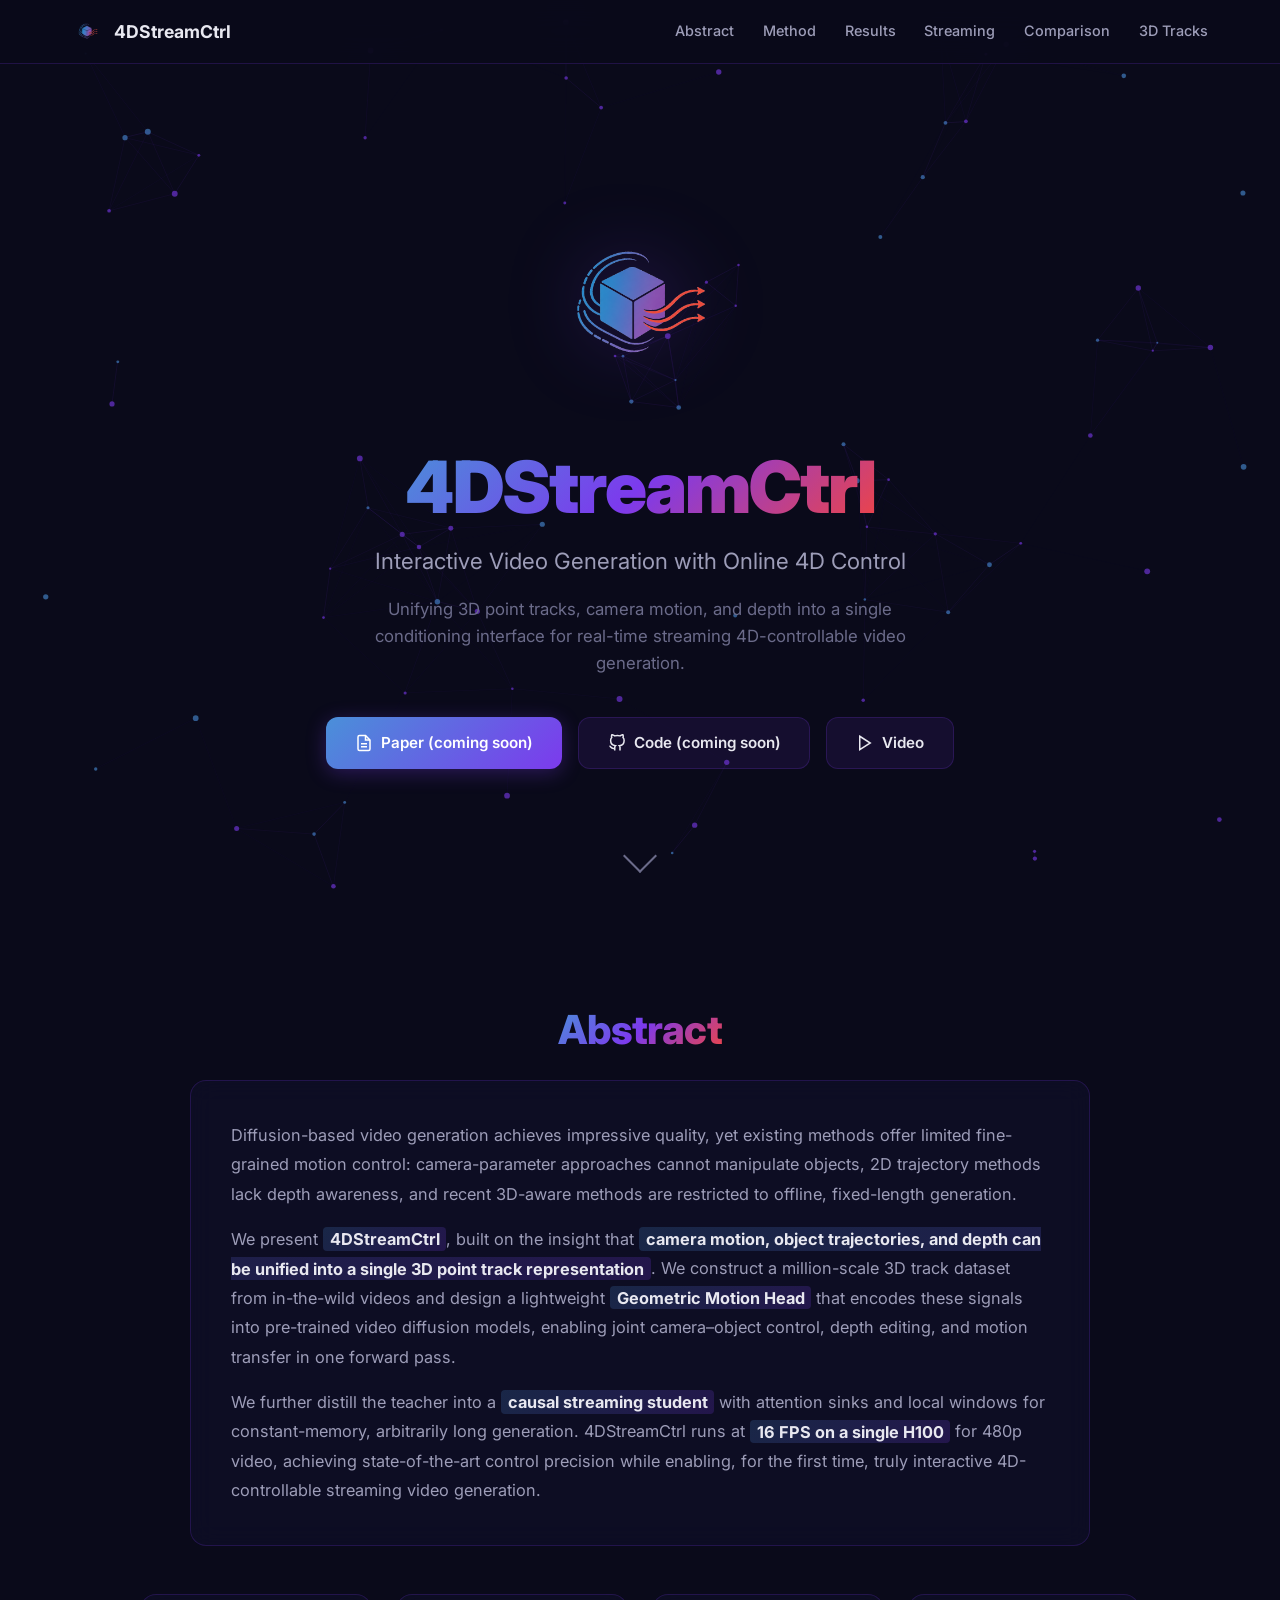
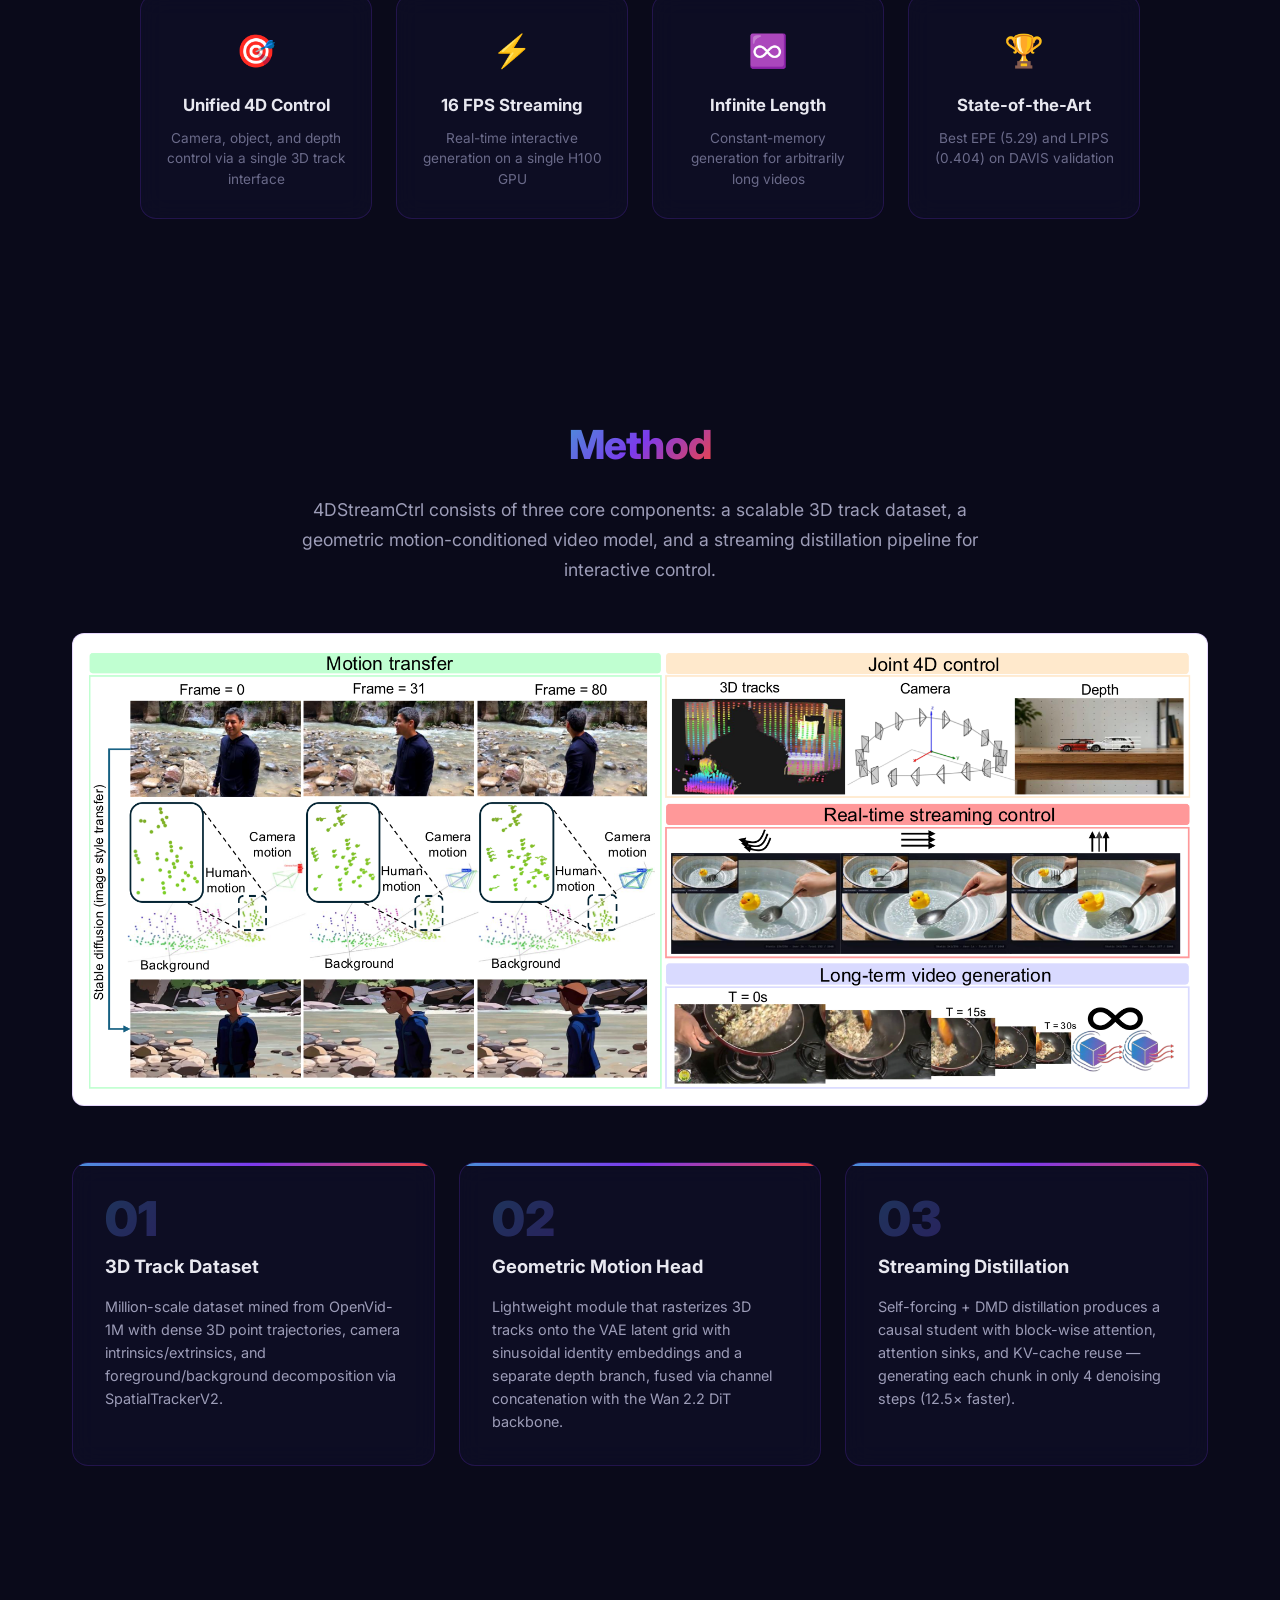
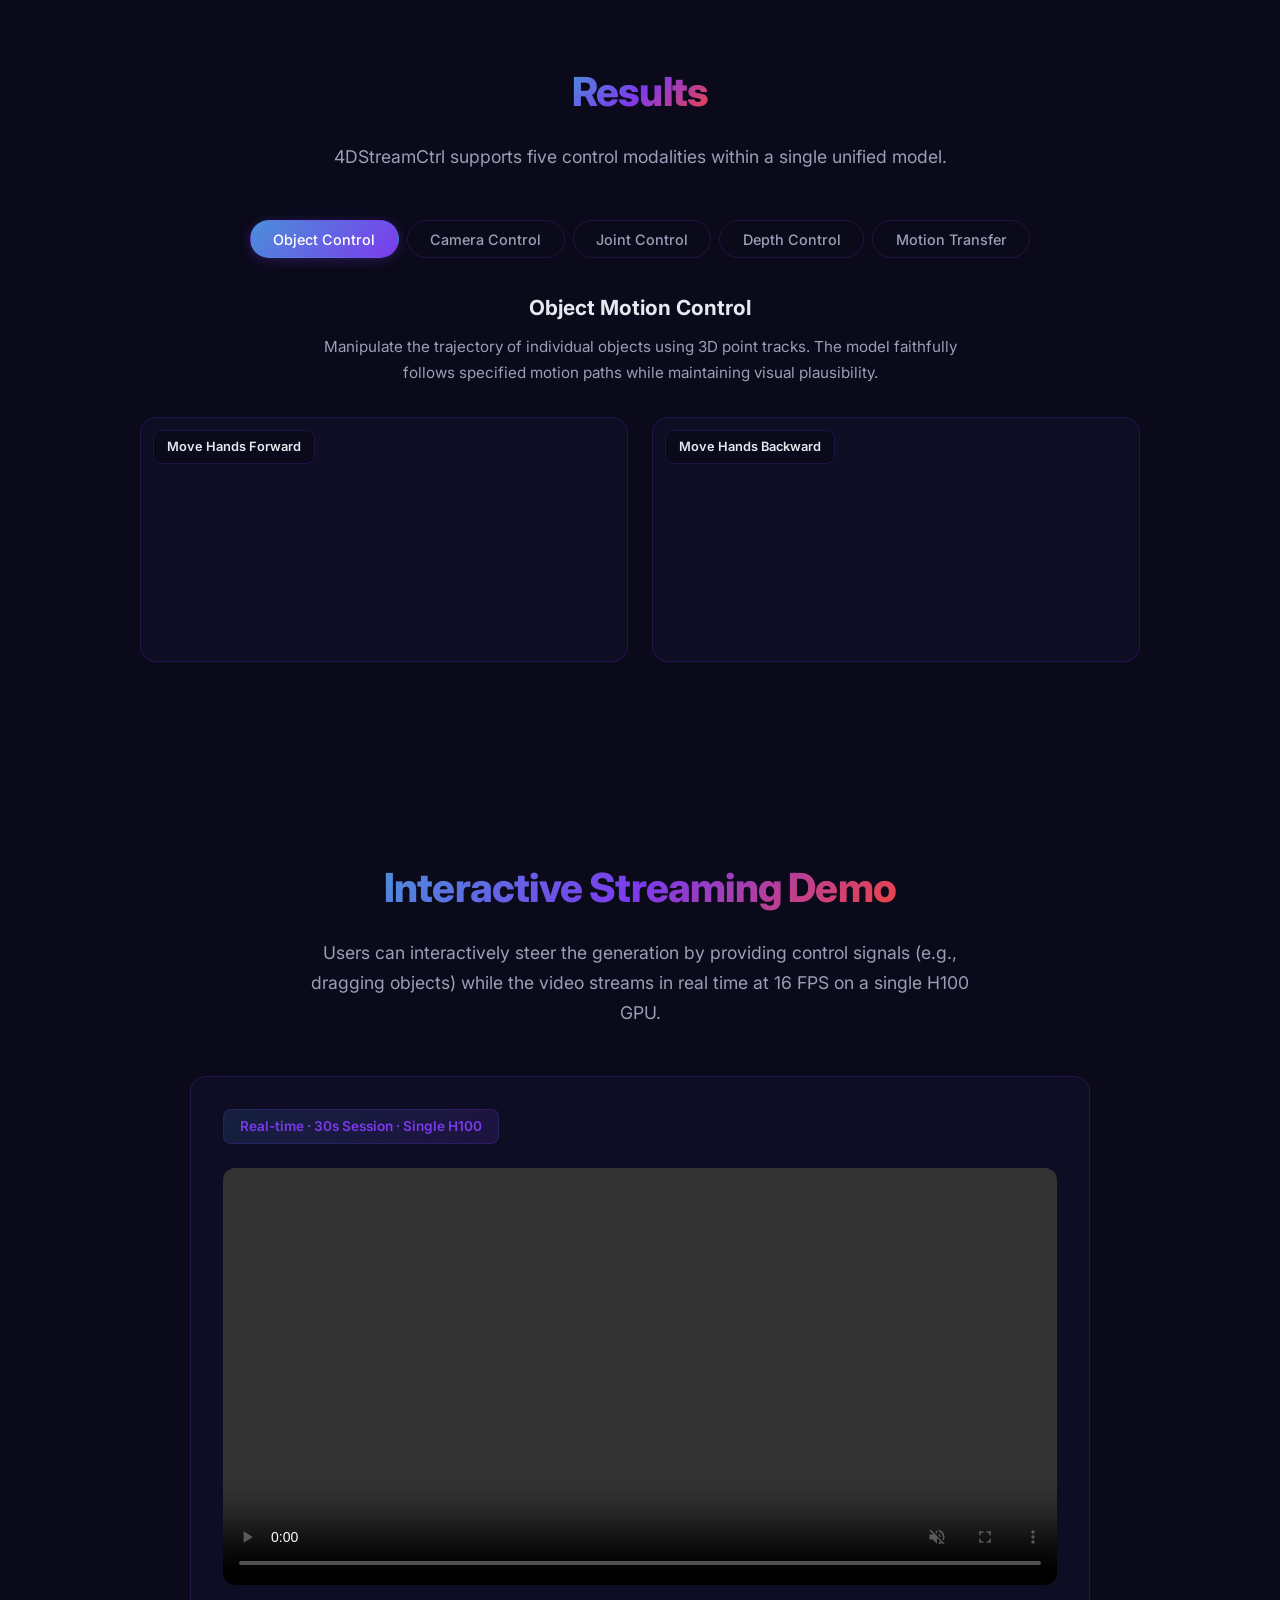
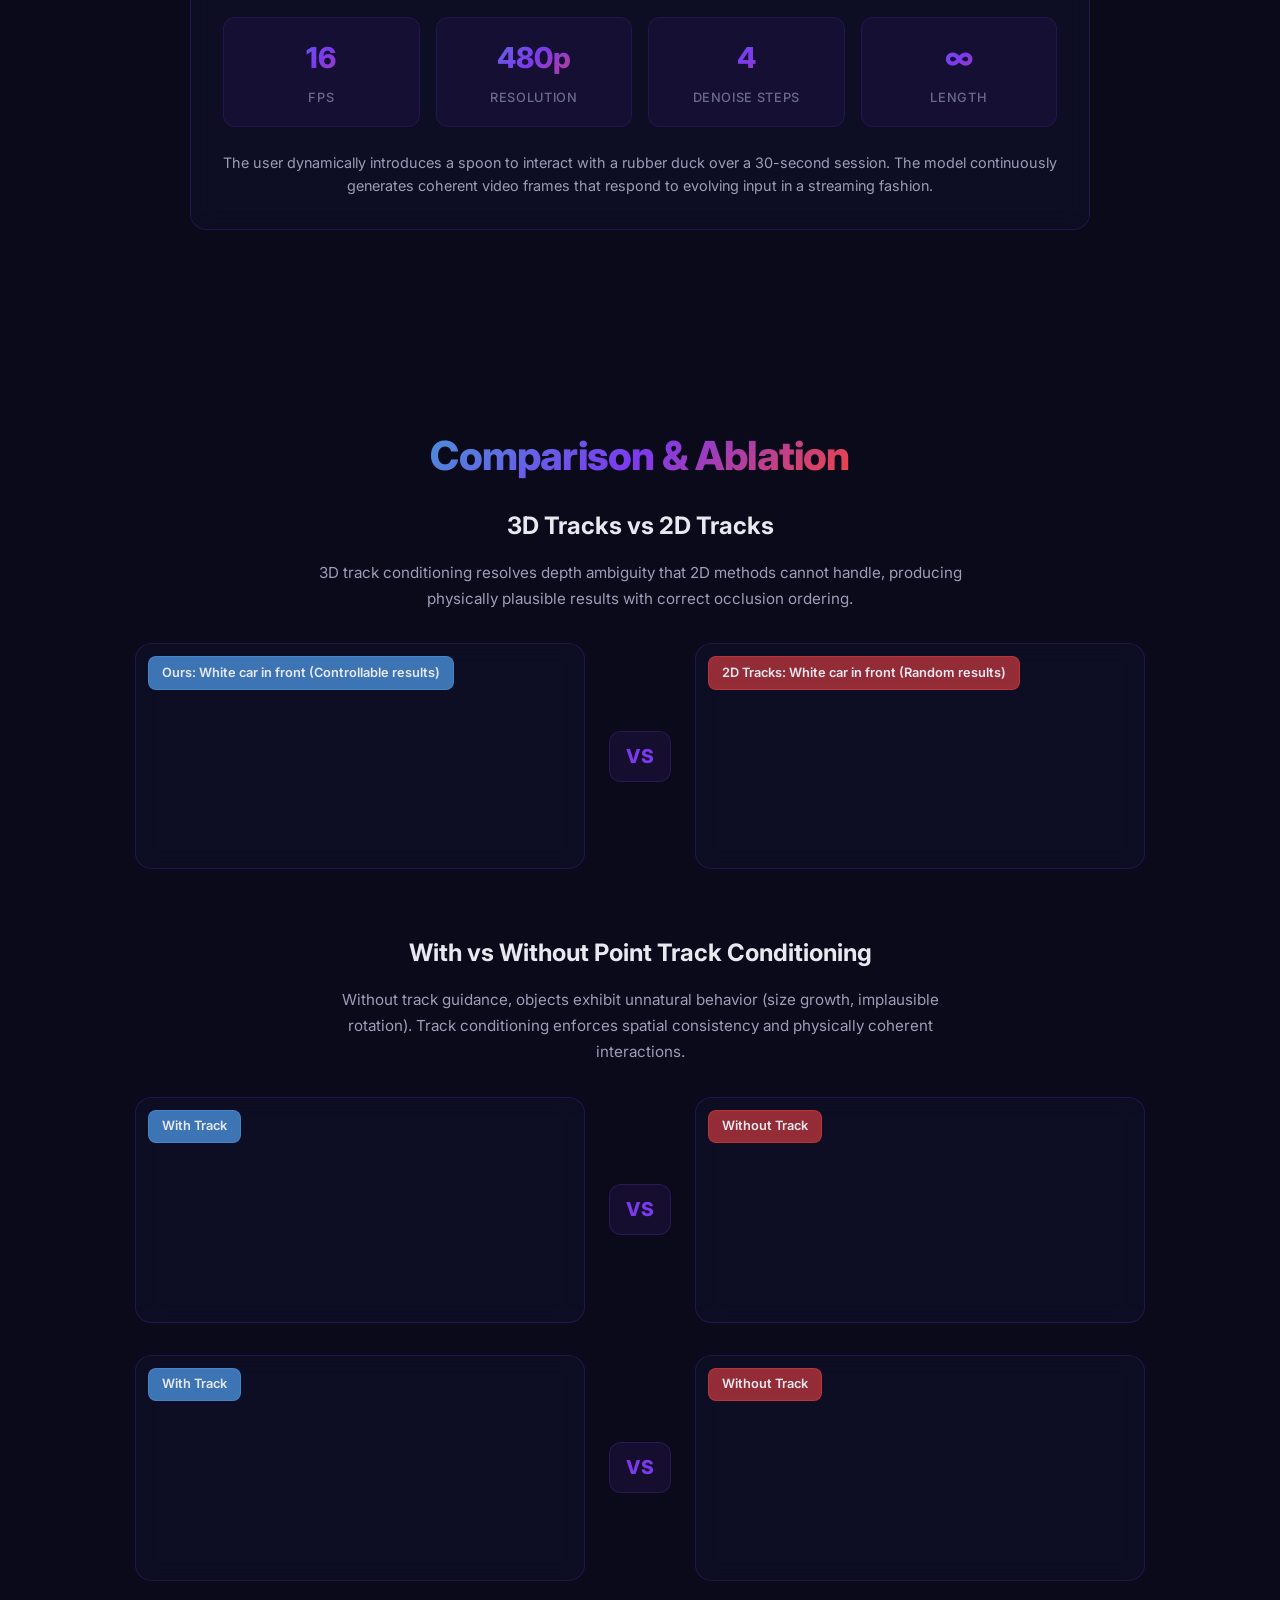
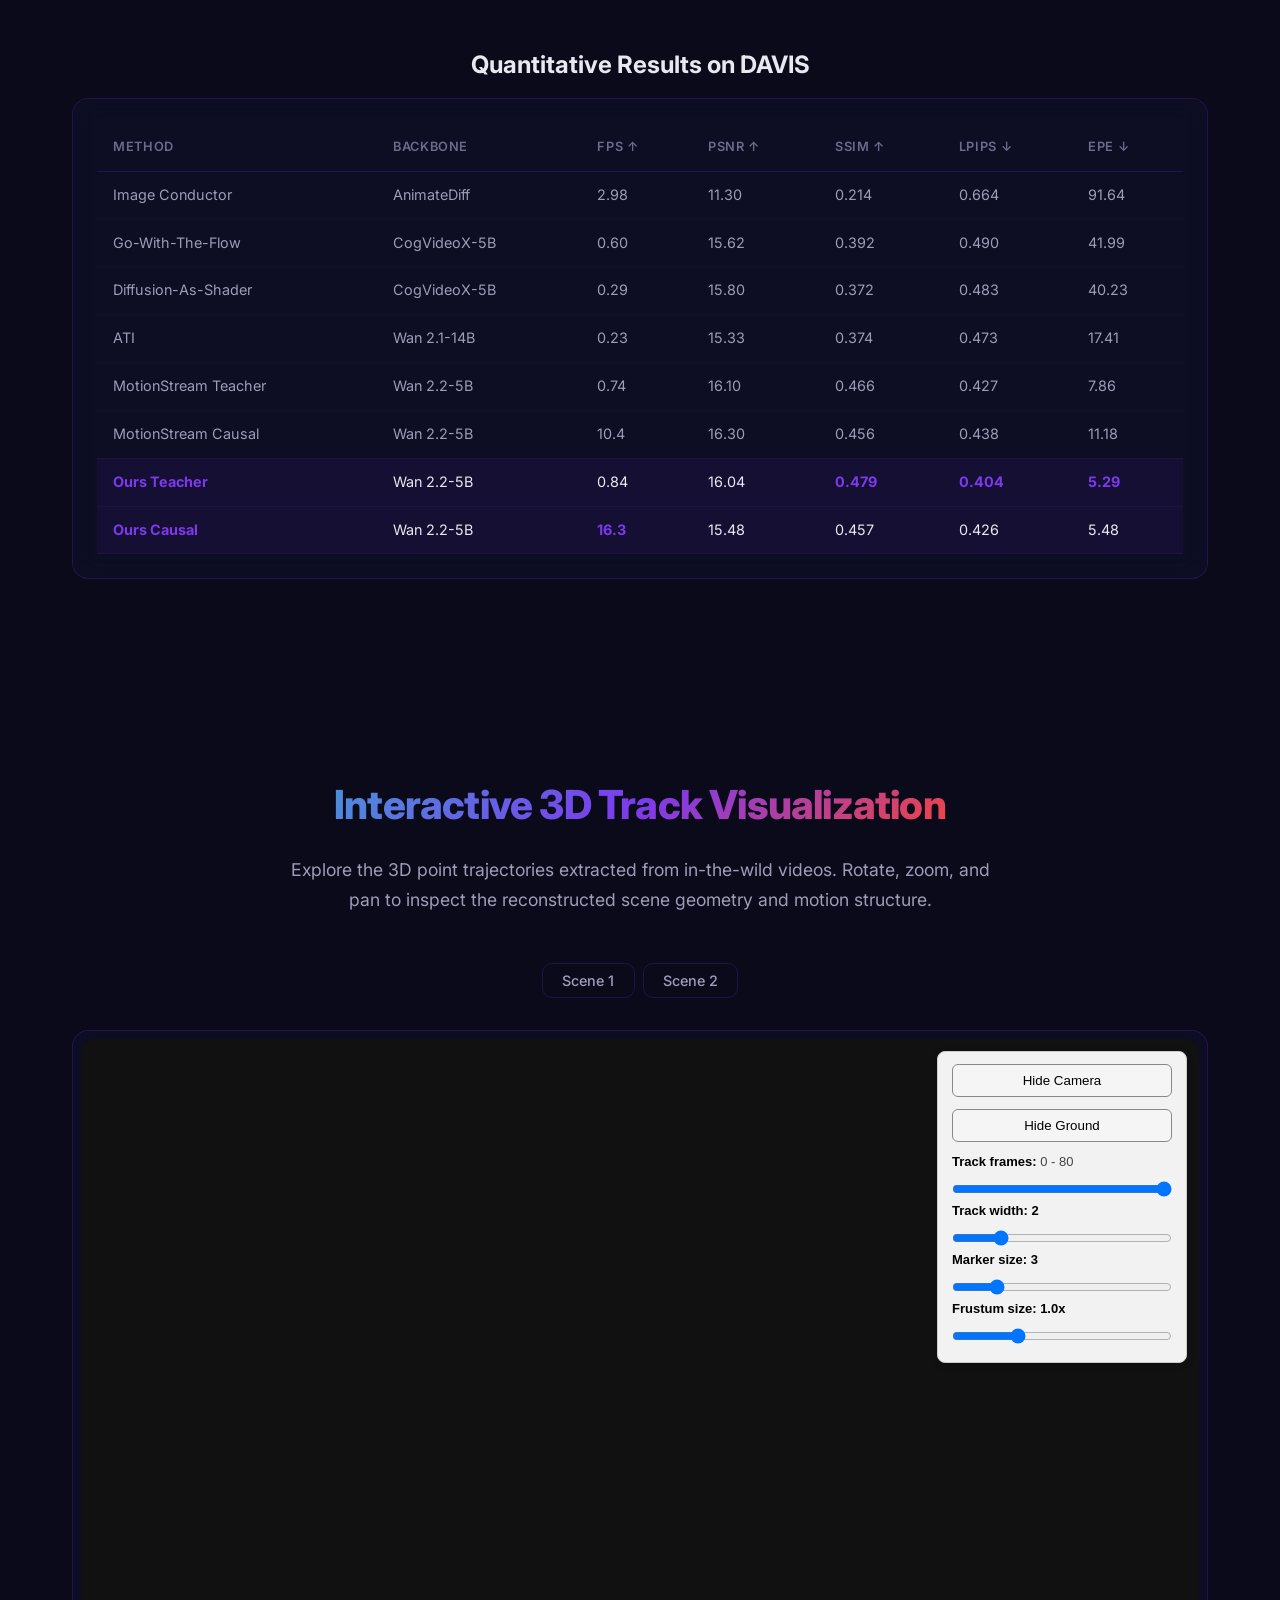
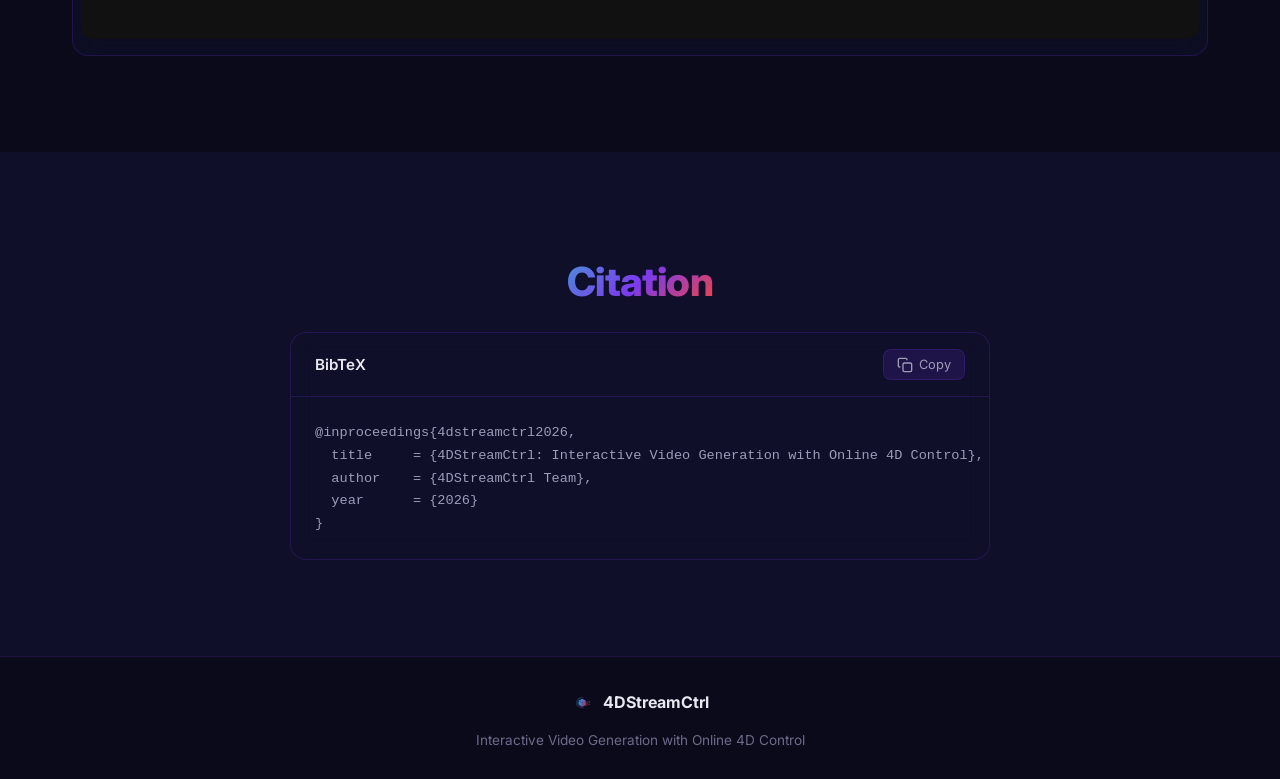
==== index.html @ 4f0d3cd3 "Initial commit" ====
<!DOCTYPE html>
<html lang="en">
<head>
  <meta charset="UTF-8">
  <meta name="viewport" content="width=device-width, initial-scale=1.0">
  <title>4DStreamCtrl: Interactive Video Generation with Online 4D Control</title>
  <meta name="description" content="4DStreamCtrl unifies 3D point tracks, camera motion, and depth into a single conditioning interface for interactive, streaming 4D-controllable video generation.">
  <link rel="icon" href="assets/logo.png" type="image/png">
  <link rel="stylesheet" href="css/style.css">
  <link rel="preconnect" href="https://fonts.googleapis.com">
  <link rel="preconnect" href="https://fonts.gstatic.com" crossorigin>
  <link href="https://fonts.googleapis.com/css2?family=Inter:wght@300;400;500;600;700;800;900&family=JetBrains+Mono:wght@400;500&display=swap" rel="stylesheet">
</head>
<body>
  <!-- Navigation -->
  <nav class="navbar" id="navbar">
    <div class="nav-content">
      <a href="#hero" class="nav-logo">
        <img src="assets/logo.png" alt="Logo" class="nav-logo-img">
        <span>4DStreamCtrl</span>
      </a>
      <div class="nav-links">
        <a href="#abstract">Abstract</a>
        <a href="#method">Method</a>
        <a href="#results">Results</a>
        <a href="#streaming">Streaming</a>
        <a href="#comparison">Comparison</a>
        <a href="#visualization">3D Tracks</a>
      </div>
    </div>
  </nav>

  <!-- Section 1: Hero -->
  <section id="hero" class="hero-section">
    <canvas id="particle-canvas"></canvas>
    <div class="hero-content fade-in">
      <!-- <div class="hero-badge">Arxiv 2026</div> -->
      <img src="assets/logo.png" alt="4DStreamCtrl Logo" class="hero-logo">
      <h1 class="hero-title">
        <span class="gradient-text">4DStreamCtrl</span>
      </h1>
      <p class="hero-subtitle">Interactive Video Generation with Online 4D Control</p>
      <p class="hero-desc">Unifying 3D point tracks, camera motion, and depth into a single conditioning interface for real-time streaming 4D-controllable video generation.</p>
      <div class="hero-buttons">
        <a href="#" class="btn btn-primary">
          <svg width="18" height="18" viewBox="0 0 24 24" fill="none" stroke="currentColor" stroke-width="2"><path d="M14 2H6a2 2 0 0 0-2 2v16a2 2 0 0 0 2 2h12a2 2 0 0 0 2-2V8z"/><polyline points="14 2 14 8 20 8"/><line x1="16" y1="13" x2="8" y2="13"/><line x1="16" y1="17" x2="8" y2="17"/></svg>
          Paper (coming soon)
        </a>
        <a href="#" class="btn btn-secondary">
          <svg width="18" height="18" viewBox="0 0 24 24" fill="none" stroke="currentColor" stroke-width="2"><path d="M9 19c-5 1.5-5-2.5-7-3m14 6v-3.87a3.37 3.37 0 0 0-.94-2.61c3.14-.35 6.44-1.54 6.44-7A5.44 5.44 0 0 0 20 4.77 5.07 5.07 0 0 0 19.91 1S18.73.65 16 2.48a13.38 13.38 0 0 0-7 0C6.27.65 5.09 1 5.09 1A5.07 5.07 0 0 0 5 4.77a5.44 5.44 0 0 0-1.5 3.78c0 5.42 3.3 6.61 6.44 7A3.37 3.37 0 0 0 9 18.13V22"/></svg>
          Code (coming soon)
        </a>
        <a href="#results" class="btn btn-secondary">
          <svg width="18" height="18" viewBox="0 0 24 24" fill="none" stroke="currentColor" stroke-width="2"><polygon points="5 3 19 12 5 21 5 3"/></svg>
          Video
        </a>
      </div>
    </div>
    <div class="hero-scroll-indicator">
      <div class="scroll-arrow"></div>
    </div>
  </section>

  <!-- Section 2: Abstract -->
  <section id="abstract" class="section">
    <div class="container">
      <h2 class="section-title fade-in">
        <span class="gradient-text">Abstract</span>
      </h2>
      <div class="abstract-card glass-card fade-in">
        <p>
          Diffusion-based video generation achieves impressive quality, yet existing methods offer limited fine-grained motion control: camera-parameter approaches cannot manipulate objects, 2D trajectory methods lack depth awareness, and recent 3D-aware methods are restricted to offline, fixed-length generation.
        </p>
        <p>
          We present <strong class="highlight">4DStreamCtrl</strong>, built on the insight that
          <strong class="highlight">camera motion, object trajectories, and depth can be unified into a single 3D point track representation</strong>.
          We construct a million-scale 3D track dataset from in-the-wild videos and design a lightweight
          <strong class="highlight">Geometric Motion Head</strong> that encodes these signals into pre-trained video diffusion models,
          enabling joint camera–object control, depth editing, and motion transfer in one forward pass.
        </p>
        <p>
          We further distill the teacher into a <strong class="highlight">causal streaming student</strong> with attention sinks and local windows for constant-memory, arbitrarily long generation.
          4DStreamCtrl runs at <strong class="highlight">16 FPS on a single H100</strong> for 480p video, achieving state-of-the-art control precision while enabling, for the first time, truly interactive 4D-controllable streaming video generation.
        </p>
      </div>
      <div class="highlights-grid fade-in">
        <div class="highlight-item glass-card">
          <div class="highlight-icon">🎯</div>
          <div class="highlight-label">Unified 4D Control</div>
          <div class="highlight-desc">Camera, object, and depth control via a single 3D track interface</div>
        </div>
        <div class="highlight-item glass-card">
          <div class="highlight-icon">⚡</div>
          <div class="highlight-label">16 FPS Streaming</div>
          <div class="highlight-desc">Real-time interactive generation on a single H100 GPU</div>
        </div>
        <div class="highlight-item glass-card">
          <div class="highlight-icon">♾️</div>
          <div class="highlight-label">Infinite Length</div>
          <div class="highlight-desc">Constant-memory generation for arbitrarily long videos</div>
        </div>
        <div class="highlight-item glass-card">
          <div class="highlight-icon">🏆</div>
          <div class="highlight-label">State-of-the-Art</div>
          <div class="highlight-desc">Best EPE (5.29) and LPIPS (0.404) on DAVIS validation</div>
        </div>
      </div>
    </div>
  </section>

  <!-- Section 3: Method -->
  <section id="method" class="section">
    <div class="container">
      <h2 class="section-title fade-in">
        <span class="gradient-text">Method</span>
      </h2>
      <p class="section-desc fade-in">4DStreamCtrl consists of three core components: a scalable 3D track dataset, a geometric motion-conditioned video model, and a streaming distillation pipeline for interactive control.</p>

      <div class="method-diagram fade-in">
        <img src="assets/overview.png" alt="4DStreamCtrl Overview" class="method-img">
      </div>

      <div class="method-cards fade-in">
        <div class="method-card glass-card">
          <div class="method-card-number">01</div>
          <h3>3D Track Dataset</h3>
          <p>Million-scale dataset mined from OpenVid-1M with dense 3D point trajectories, camera intrinsics/extrinsics, and foreground/background decomposition via SpatialTrackerV2.</p>
        </div>
        <div class="method-card glass-card">
          <div class="method-card-number">02</div>
          <h3>Geometric Motion Head</h3>
          <p>Lightweight module that rasterizes 3D tracks onto the VAE latent grid with sinusoidal identity embeddings and a separate depth branch, fused via channel concatenation with the Wan 2.2 DiT backbone.</p>
        </div>
        <div class="method-card glass-card">
          <div class="method-card-number">03</div>
          <h3>Streaming Distillation</h3>
          <p>Self-forcing + DMD distillation produces a causal student with block-wise attention, attention sinks, and KV-cache reuse — generating each chunk in only 4 denoising steps (12.5× faster).</p>
        </div>
      </div>

      <!-- <div class="method-diagram fade-in" style="margin-top: 3rem;">
        <img src="assets/model.pdf.png" alt="4DStreamCtrl Model Architecture" class="method-img">
      </div> -->
    </div>
  </section>

  <!-- Section 4: Results -->
  <section id="results" class="section">
    <div class="container">
      <h2 class="section-title fade-in">
        <span class="gradient-text">Results</span>
      </h2>
      <p class="section-desc fade-in">4DStreamCtrl supports five control modalities within a single unified model.</p>

      <div class="tabs fade-in">
        <div class="tab-buttons">
          <button class="tab-btn active" data-tab="object">Object Control</button>
          <button class="tab-btn" data-tab="camera">Camera Control</button>
          <button class="tab-btn" data-tab="joint">Joint Control</button>
          <button class="tab-btn" data-tab="depth">Depth Control</button>
          <button class="tab-btn" data-tab="transfer">Motion Transfer</button>
        </div>

        <div class="tab-content active" id="tab-object">
          <div class="tab-desc">
            <h3>Object Motion Control</h3>
            <p>Manipulate the trajectory of individual objects using 3D point tracks. The model faithfully follows specified motion paths while maintaining visual plausibility.</p>
          </div>
          <div class="video-grid-2">
            <div class="video-card glass-card">
              <div class="video-label">Move Hands Forward</div>
              <video autoplay muted loop playsinline>
                <source src="videos/xjuylmfhxIk_57_63to270_track.mp4" type="video/mp4">
              </video>
            </div>
            <div class="video-card glass-card">
              <div class="video-label">Move Hands Backward</div>
              <video autoplay muted loop playsinline>
                <source src="videos/xjuylmfhxIk_57_63to270_reverse_track.mp4" type="video/mp4">
              </video>
            </div>
          </div>
        </div>

        <div class="tab-content" id="tab-camera">
          <div class="tab-desc">
            <h3>Camera Motion Control</h3>
            <p>Precisely control camera viewpoint, including pan, zoom, and orbit, through camera-aware 3D track conditioning.</p>
          </div>
          <div class="video-grid-2">
            <div class="video-card glass-card">
              <div class="video-label">Zoom In</div>
              <video autoplay muted loop playsinline>
                <source src="videos/wn9OXoOWMV0_32_0to109_reverse_track.mp4" type="video/mp4">
              </video>
            </div>
            <div class="video-card glass-card">
              <div class="video-label">Zoom Out</div>
              <video autoplay muted loop playsinline>
                <source src="videos/wn9OXoOWMV0_32_0to109_track.mp4" type="video/mp4">
              </video>
            </div>
          </div>
        </div>

        <div class="tab-content" id="tab-joint">
          <div class="tab-desc">
            <h3>Joint Camera &amp; Object Control</h3>
            <p>Simultaneously coordinate object dynamics with camera motion in a single forward pass—both are unified through 3D point tracks.</p>
          </div>
          <div class="video-grid-2">
            <div class="video-card glass-card">
              <div class="video-label">Joint Control Example 1</div>
              <video autoplay muted loop playsinline>
                <source src="videos/YIVvOdFi8wk_5_0to263_track.mp4" type="video/mp4">
              </video>
            </div>
            <div class="video-card glass-card">
              <div class="video-label">Joint Control Example 2</div>
              <video autoplay muted loop playsinline>
                <source src="videos/1OpeINSyvWk_29_0to101_track.mp4" type="video/mp4">
              </video>
            </div>
          </div>
        </div>

        <div class="tab-content" id="tab-depth">
          <div class="tab-desc">
            <h3>Depth-Aware Control</h3>
            <p>Condition generation on depth signals for spatially consistent results. 3D tracks with explicit depth resolve ambiguities that 2D-only methods cannot handle.</p>
          </div>
          <div class="video-grid-2">
            <div class="video-card glass-card">
              <div class="video-label">Red Car in Front</div>
              <video autoplay muted loop playsinline>
                <source src="videos/wan_motion_overlay.mp4" type="video/mp4">
              </video>
            </div>
            <div class="video-card glass-card">
              <div class="video-label">White Car in Front</div>
              <video autoplay muted loop playsinline>
                <source src="videos/wan_motion_overlay-2.mp4" type="video/mp4">
              </video>
            </div>
          </div>
        </div>

        <div class="tab-content" id="tab-transfer">
          <div class="tab-desc">
            <h3>Motion Transfer</h3>
            <p>Extract decomposed 4D motion (camera, human, background) from a source video and retarget it onto a new visual appearance via style transfer — preserving 3D-consistent dynamics.</p>
          </div>
          <div class="video-grid-2">
            <div class="video-card glass-card">
              <div class="video-label">Source Video</div>
              <video autoplay muted loop playsinline>
                <source src="videos/q7LGadWaOvA_3_19to166_track.mp4" type="video/mp4">
              </video>
            </div>
            <div class="video-card glass-card">
              <div class="video-label">Transferred Video</div>
              <video autoplay muted loop playsinline>
                <source src="videos/motion_transfer_kitchen.mp4" type="video/mp4">
              </video>
            </div>
          </div>
        </div>
      </div>
    </div>
  </section>

  <!-- Section 5: Interactive Streaming -->
  <section id="streaming" class="section">
    <div class="container">
      <h2 class="section-title fade-in">
        <span class="gradient-text">Interactive Streaming Demo</span>
      </h2>
      <p class="section-desc fade-in">Users can interactively steer the generation by providing control signals (e.g., dragging objects) while the video streams in real time at 16 FPS on a single H100 GPU.</p>

      <div class="streaming-demo fade-in">
        <div class="streaming-card glass-card">
          <div class="streaming-badge">Real-time · 30s Session · Single H100</div>
          <video autoplay muted loop playsinline controls class="streaming-video" id="streaming-video">
            <source src="videos/stream_duck_spoon.mp4" type="video/mp4">
          </video>
          <div class="streaming-info">
            <div class="streaming-stat">
              <span class="stat-value">16</span>
              <span class="stat-label">FPS</span>
            </div>
            <div class="streaming-stat">
              <span class="stat-value">480p</span>
              <span class="stat-label">Resolution</span>
            </div>
            <div class="streaming-stat">
              <span class="stat-value">4</span>
              <span class="stat-label">Denoise Steps</span>
            </div>
            <div class="streaming-stat">
              <span class="stat-value">∞</span>
              <span class="stat-label">Length</span>
            </div>
          </div>
          <p class="streaming-caption">The user dynamically introduces a spoon to interact with a rubber duck over a 30-second session. The model continuously generates coherent video frames that respond to evolving input in a streaming fashion.</p>
        </div>
      </div>
    </div>
  </section>

  <!-- Section 6: Comparison -->
  <section id="comparison" class="section">
    <div class="container">
      <h2 class="section-title fade-in">
        <span class="gradient-text">Comparison &amp; Ablation</span>
      </h2>

      <!-- 3D vs 2D -->
      <div class="comparison-block fade-in">
        <h3 class="comparison-title">3D Tracks vs 2D Tracks</h3>
        <p class="comparison-desc">3D track conditioning resolves depth ambiguity that 2D methods cannot handle, producing physically plausible results with correct occlusion ordering.</p>
        <div class="video-compare">
          <div class="video-card glass-card">
            <div class="video-label label-ours">Ours: White car in front (Controllable results)</div>
            <video autoplay muted loop playsinline>
              <source src="videos/3d.mp4" type="video/mp4">
            </video>
          </div>
          <div class="vs-badge">VS</div>
          <div class="video-card glass-card">
            <div class="video-label label-baseline">2D Tracks: White car in front (Random results)</div>
            <video autoplay muted loop playsinline>
              <source src="videos/2d_nodepth.mp4" type="video/mp4">
            </video>
          </div>
        </div>
      </div>

      <!-- With vs Without Track -->
      <div class="comparison-block fade-in">
        <h3 class="comparison-title">With vs Without Point Track Conditioning</h3>
        <p class="comparison-desc">Without track guidance, objects exhibit unnatural behavior (size growth, implausible rotation). Track conditioning enforces spatial consistency and physically coherent interactions.</p>
        <div class="video-compare">
          <div class="video-card glass-card">
            <div class="video-label label-ours">With Track</div>
            <video autoplay muted loop playsinline>
              <source src="videos/rolling_ball_track.mp4" type="video/mp4">
            </video>
          </div>
          <div class="vs-badge">VS</div>
          <div class="video-card glass-card">
            <div class="video-label label-baseline">Without Track</div>
            <video autoplay muted loop playsinline>
              <source src="videos/rolling_ball_without_track.mp4" type="video/mp4">
            </video>
          </div>
        </div>
        <div class="video-compare" style="margin-top: 2rem;">
          <div class="video-card glass-card">
            <div class="video-label label-ours">With Track</div>
            <video autoplay muted loop playsinline>
              <source src="videos/push_can_track.mp4" type="video/mp4">
            </video>
          </div>
          <div class="vs-badge">VS</div>
          <div class="video-card glass-card">
            <div class="video-label label-baseline">Without Track</div>
            <video autoplay muted loop playsinline>
              <source src="videos/push_can_without_track.mp4" type="video/mp4">
            </video>
          </div>
        </div>
      </div>

      <!-- Quantitative Results Table -->
      <div class="comparison-block fade-in">
        <h3 class="comparison-title">Quantitative Results on DAVIS</h3>
        <div class="table-wrapper glass-card">
          <table class="results-table">
            <thead>
              <tr>
                <th>Method</th>
                <th>Backbone</th>
                <th>FPS ↑</th>
                <th>PSNR ↑</th>
                <th>SSIM ↑</th>
                <th>LPIPS ↓</th>
                <th>EPE ↓</th>
              </tr>
            </thead>
            <tbody>
              <tr>
                <td>Image Conductor</td>
                <td>AnimateDiff</td>
                <td>2.98</td>
                <td>11.30</td>
                <td>0.214</td>
                <td>0.664</td>
                <td>91.64</td>
              </tr>
              <tr>
                <td>Go-With-The-Flow</td>
                <td>CogVideoX-5B</td>
                <td>0.60</td>
                <td>15.62</td>
                <td>0.392</td>
                <td>0.490</td>
                <td>41.99</td>
              </tr>
              <tr>
                <td>Diffusion-As-Shader</td>
                <td>CogVideoX-5B</td>
                <td>0.29</td>
                <td>15.80</td>
                <td>0.372</td>
                <td>0.483</td>
                <td>40.23</td>
              </tr>
              <tr>
                <td>ATI</td>
                <td>Wan 2.1-14B</td>
                <td>0.23</td>
                <td>15.33</td>
                <td>0.374</td>
                <td>0.473</td>
                <td>17.41</td>
              </tr>
              <tr>
                <td>MotionStream Teacher</td>
                <td>Wan 2.2-5B</td>
                <td>0.74</td>
                <td>16.10</td>
                <td>0.466</td>
                <td>0.427</td>
                <td>7.86</td>
              </tr>
              <tr>
                <td>MotionStream Causal</td>
                <td>Wan 2.2-5B</td>
                <td>10.4</td>
                <td>16.30</td>
                <td>0.456</td>
                <td>0.438</td>
                <td>11.18</td>
              </tr>
              <tr class="row-ours">
                <td><strong>Ours Teacher</strong></td>
                <td>Wan 2.2-5B</td>
                <td>0.84</td>
                <td>16.04</td>
                <td><strong>0.479</strong></td>
                <td><strong>0.404</strong></td>
                <td><strong>5.29</strong></td>
              </tr>
              <tr class="row-ours">
                <td><strong>Ours Causal</strong></td>
                <td>Wan 2.2-5B</td>
                <td><strong>16.3</strong></td>
                <td>15.48</td>
                <td>0.457</td>
                <td>0.426</td>
                <td>5.48</td>
              </tr>
            </tbody>
          </table>
        </div>
      </div>
    </div>
  </section>

  <!-- Section 7: 3D Track Visualization -->
  <section id="visualization" class="section">
    <div class="container">
      <h2 class="section-title fade-in">
        <span class="gradient-text">Interactive 3D Track Visualization</span>
      </h2>
      <p class="section-desc fade-in">Explore the 3D point trajectories extracted from in-the-wild videos. Rotate, zoom, and pan to inspect the reconstructed scene geometry and motion structure.</p>

      <div class="viz-selector fade-in">
        <button class="viz-btn" data-viz="3DTrack/O71SdTT1bBM_18_407to525.html">Scene 1</button>
        <button class="viz-btn" data-viz="3DTrack/iGoyB7KYmMY_75_65to200.html">Scene 2</button>
      </div>

      <div class="viz-container fade-in">
        <div class="glass-card viz-frame-wrapper">
          <iframe id="viz-iframe" src="3DTrack/O71SdTT1bBM_18_407to525.html" class="viz-iframe" loading="lazy"></iframe>
        </div>
      </div>
    </div>
  </section>

  <!-- Section 8: Footer / BibTeX -->
  <section id="citation" class="section section-dark">
    <div class="container">
      <h2 class="section-title fade-in">
        <span class="gradient-text">Citation</span>
      </h2>
      <div class="bibtex-card glass-card fade-in">
        <div class="bibtex-header">
          <span>BibTeX</span>
          <button class="copy-btn" id="copy-bibtex" title="Copy to clipboard">
            <svg width="16" height="16" viewBox="0 0 24 24" fill="none" stroke="currentColor" stroke-width="2"><rect x="9" y="9" width="13" height="13" rx="2" ry="2"/><path d="M5 15H4a2 2 0 0 1-2-2V4a2 2 0 0 1 2-2h9a2 2 0 0 1 2 2v1"/></svg>
            <span>Copy</span>
          </button>
        </div>
        <pre class="bibtex-code"><code>@inproceedings{4dstreamctrl2026,
  title     = {4DStreamCtrl: Interactive Video Generation with Online 4D Control},
  author    = {4DStreamCtrl Team},
  year      = {2026}
}</code></pre>
      </div>
    </div>
  </section>

  <footer class="footer">
    <div class="container">
      <div class="footer-content">
        <div class="footer-logo">
          <img src="assets/logo.png" alt="Logo">
          <span>4DStreamCtrl</span>
        </div>
        <p class="footer-text">Interactive Video Generation with Online 4D Control</p>
      </div>
    </div>
  </footer>

  <script src="js/main.js"></script>
</body>
</html>
---- css/style.css ----
/* ========== CSS Variables & Reset ========== */
:root {
  --bg-primary: #0a0a1a;
  --bg-secondary: #0f0f2a;
  --bg-card: rgba(15, 15, 42, 0.6);
  --bg-card-hover: rgba(25, 25, 60, 0.8);
  --text-primary: #e8e8f0;
  --text-secondary: #9d9db8;
  --text-muted: #6b6b8a;
  --blue: #4a90d9;
  --purple: #7c3aed;
  --red: #ef4444;
  --gradient-main: linear-gradient(135deg, #4a90d9, #7c3aed, #ef4444);
  --gradient-blue-purple: linear-gradient(135deg, #4a90d9, #7c3aed);
  --gradient-subtle: linear-gradient(135deg, rgba(74,144,217,0.15), rgba(124,58,237,0.15));
  --border-color: rgba(124, 58, 237, 0.2);
  --glow-blue: 0 0 20px rgba(74, 144, 217, 0.3);
  --glow-purple: 0 0 20px rgba(124, 58, 237, 0.3);
  --font-main: 'Inter', -apple-system, BlinkMacSystemFont, sans-serif;
  --font-mono: 'JetBrains Mono', monospace;
  --max-width: 1200px;
  --nav-height: 64px;
}

*, *::before, *::after {
  margin: 0;
  padding: 0;
  box-sizing: border-box;
}

html {
  scroll-behavior: smooth;
  scroll-padding-top: var(--nav-height);
}

body {
  font-family: var(--font-main);
  background: var(--bg-primary);
  color: var(--text-primary);
  line-height: 1.7;
  overflow-x: hidden;
  -webkit-font-smoothing: antialiased;
}

::selection {
  background: rgba(124, 58, 237, 0.4);
  color: #fff;
}

/* ========== Navigation ========== */
.navbar {
  position: fixed;
  top: 0;
  left: 0;
  right: 0;
  height: var(--nav-height);
  z-index: 1000;
  background: rgba(10, 10, 26, 0.85);
  backdrop-filter: blur(20px);
  -webkit-backdrop-filter: blur(20px);
  border-bottom: 1px solid var(--border-color);
  transition: all 0.3s ease;
}

.navbar.scrolled {
  background: rgba(10, 10, 26, 0.95);
  box-shadow: 0 4px 30px rgba(0, 0, 0, 0.3);
}

.nav-content {
  max-width: var(--max-width);
  margin: 0 auto;
  padding: 0 2rem;
  height: 100%;
  display: flex;
  align-items: center;
  justify-content: space-between;
}

.nav-logo {
  display: flex;
  align-items: center;
  gap: 0.6rem;
  text-decoration: none;
  color: var(--text-primary);
  font-weight: 700;
  font-size: 1.1rem;
}

.nav-logo-img {
  width: 32px;
  height: 32px;
  object-fit: contain;
}

.nav-links {
  display: flex;
  gap: 1.8rem;
}

.nav-links a {
  color: var(--text-secondary);
  text-decoration: none;
  font-size: 0.9rem;
  font-weight: 500;
  transition: color 0.3s ease;
  position: relative;
}

.nav-links a:hover {
  color: var(--text-primary);
}

.nav-links a::after {
  content: '';
  position: absolute;
  bottom: -4px;
  left: 0;
  width: 0;
  height: 2px;
  background: var(--gradient-main);
  transition: width 0.3s ease;
}

.nav-links a:hover::after {
  width: 100%;
}

/* ========== Common ========== */
.container {
  max-width: var(--max-width);
  margin: 0 auto;
  padding: 0 2rem;
}

.section {
  padding: 6rem 0;
  position: relative;
}

.section-dark {
  background: var(--bg-secondary);
}

.section-title {
  text-align: center;
  font-size: 2.5rem;
  font-weight: 800;
  margin-bottom: 1rem;
  letter-spacing: -0.02em;
}

.section-desc {
  text-align: center;
  color: var(--text-secondary);
  font-size: 1.1rem;
  max-width: 700px;
  margin: 0 auto 3rem;
}

.gradient-text {
  background: var(--gradient-main);
  -webkit-background-clip: text;
  -webkit-text-fill-color: transparent;
  background-clip: text;
}

.glass-card {
  background: var(--bg-card);
  backdrop-filter: blur(12px);
  -webkit-backdrop-filter: blur(12px);
  border: 1px solid var(--border-color);
  border-radius: 16px;
  transition: all 0.3s ease;
}

.glass-card:hover {
  border-color: rgba(124, 58, 237, 0.4);
  background: var(--bg-card-hover);
}

/* ========== Animations ========== */
.fade-in {
  opacity: 0;
  transform: translateY(30px);
  transition: opacity 0.8s ease, transform 0.8s ease;
}

.fade-in.visible {
  opacity: 1;
  transform: translateY(0);
}

/* ========== Hero ========== */
.hero-section {
  min-height: 100vh;
  display: flex;
  flex-direction: column;
  align-items: center;
  justify-content: center;
  position: relative;
  overflow: hidden;
  padding-top: var(--nav-height);
}

#particle-canvas {
  position: absolute;
  top: 0;
  left: 0;
  width: 100%;
  height: 100%;
  z-index: 0;
}

.hero-content {
  position: relative;
  z-index: 1;
  text-align: center;
  padding: 2rem;
}

.hero-badge {
  display: inline-block;
  padding: 0.4rem 1.2rem;
  background: var(--gradient-subtle);
  border: 1px solid var(--border-color);
  border-radius: 999px;
  font-size: 0.85rem;
  font-weight: 600;
  color: var(--purple);
  margin-bottom: 2rem;
  letter-spacing: 0.05em;
}

.hero-logo {
  width: 220px;
  height: 220px;
  object-fit: contain;
  margin-bottom: 1.5rem;
  filter: drop-shadow(0 0 40px rgba(124, 58, 237, 0.3));
  animation: float 4s ease-in-out infinite;
}

@keyframes float {
  0%, 100% { transform: translateY(0); }
  50% { transform: translateY(-12px); }
}

.hero-title {
  font-size: 4.5rem;
  font-weight: 900;
  letter-spacing: -0.03em;
  line-height: 1.1;
  margin-bottom: 1rem;
}

.hero-subtitle {
  font-size: 1.4rem;
  color: var(--text-secondary);
  font-weight: 400;
  margin-bottom: 1rem;
}

.hero-desc {
  font-size: 1.05rem;
  color: var(--text-muted);
  max-width: 600px;
  margin: 0 auto 2.5rem;
  line-height: 1.6;
}

.hero-buttons {
  display: flex;
  gap: 1rem;
  justify-content: center;
  flex-wrap: wrap;
}

.btn {
  display: inline-flex;
  align-items: center;
  gap: 0.5rem;
  padding: 0.75rem 1.8rem;
  border-radius: 12px;
  font-size: 0.95rem;
  font-weight: 600;
  text-decoration: none;
  transition: all 0.3s ease;
  cursor: pointer;
  border: none;
}

.btn-primary {
  background: var(--gradient-blue-purple);
  color: #fff;
  box-shadow: 0 4px 20px rgba(124, 58, 237, 0.3);
}

.btn-primary:hover {
  box-shadow: 0 6px 30px rgba(124, 58, 237, 0.5);
  transform: translateY(-2px);
}

.btn-secondary {
  background: rgba(124, 58, 237, 0.1);
  color: var(--text-primary);
  border: 1px solid var(--border-color);
}

.btn-secondary:hover {
  background: rgba(124, 58, 237, 0.2);
  border-color: rgba(124, 58, 237, 0.4);
  transform: translateY(-2px);
}

.hero-scroll-indicator {
  position: absolute;
  bottom: 2rem;
  left: 50%;
  transform: translateX(-50%);
  z-index: 1;
}

.scroll-arrow {
  width: 24px;
  height: 24px;
  border-right: 2px solid var(--text-muted);
  border-bottom: 2px solid var(--text-muted);
  transform: rotate(45deg);
  animation: scrollBounce 2s infinite;
}

@keyframes scrollBounce {
  0%, 100% { transform: rotate(45deg) translate(0, 0); opacity: 0.3; }
  50% { transform: rotate(45deg) translate(5px, 5px); opacity: 1; }
}

/* ========== Abstract ========== */
.abstract-card {
  padding: 2.5rem;
  max-width: 900px;
  margin: 0 auto 3rem;
}

.abstract-card p {
  margin-bottom: 1rem;
  color: var(--text-secondary);
  font-size: 1.02rem;
  line-height: 1.8;
}

.abstract-card p:last-child {
  margin-bottom: 0;
}

.highlight {
  color: var(--text-primary);
  background: linear-gradient(135deg, rgba(74,144,217,0.2), rgba(124,58,237,0.2));
  padding: 0.1em 0.4em;
  border-radius: 4px;
}

.highlights-grid {
  display: grid;
  grid-template-columns: repeat(4, 1fr);
  gap: 1.5rem;
  max-width: 1000px;
  margin: 0 auto;
}

.highlight-item {
  padding: 1.8rem 1.5rem;
  text-align: center;
}

.highlight-icon {
  font-size: 2rem;
  margin-bottom: 0.8rem;
}

.highlight-label {
  font-size: 1.05rem;
  font-weight: 700;
  margin-bottom: 0.5rem;
  color: var(--text-primary);
}

.highlight-desc {
  font-size: 0.85rem;
  color: var(--text-muted);
  line-height: 1.5;
}

/* ========== Method ========== */
.method-diagram {
  text-align: center;
  margin-bottom: 3rem;
}

.method-img {
  max-width: 100%;
  height: auto;
  border-radius: 12px;
  border: 1px solid var(--border-color);
  background: #fff;
  padding: 1rem;
}

.method-cards {
  display: grid;
  grid-template-columns: repeat(3, 1fr);
  gap: 1.5rem;
}

.method-card {
  padding: 2rem;
  position: relative;
  overflow: hidden;
}

.method-card::before {
  content: '';
  position: absolute;
  top: 0;
  left: 0;
  right: 0;
  height: 3px;
  background: var(--gradient-main);
}

.method-card-number {
  font-size: 3rem;
  font-weight: 900;
  background: var(--gradient-main);
  -webkit-background-clip: text;
  -webkit-text-fill-color: transparent;
  background-clip: text;
  opacity: 0.3;
  margin-bottom: 0.5rem;
  line-height: 1;
}

.method-card h3 {
  font-size: 1.15rem;
  font-weight: 700;
  margin-bottom: 0.8rem;
  color: var(--text-primary);
}

.method-card p {
  font-size: 0.9rem;
  color: var(--text-secondary);
  line-height: 1.6;
}

/* ========== Results / Tabs ========== */
.tabs {
  max-width: 1000px;
  margin: 0 auto;
}

.tab-buttons {
  display: flex;
  gap: 0.5rem;
  justify-content: center;
  flex-wrap: wrap;
  margin-bottom: 2rem;
}

.tab-btn {
  padding: 0.6rem 1.4rem;
  border: 1px solid var(--border-color);
  border-radius: 999px;
  background: transparent;
  color: var(--text-secondary);
  font-family: var(--font-main);
  font-size: 0.9rem;
  font-weight: 500;
  cursor: pointer;
  transition: all 0.3s ease;
}

.tab-btn:hover {
  color: var(--text-primary);
  border-color: rgba(124, 58, 237, 0.4);
}

.tab-btn.active {
  background: var(--gradient-blue-purple);
  color: #fff;
  border-color: transparent;
  box-shadow: 0 2px 12px rgba(124, 58, 237, 0.3);
}

.tab-content {
  display: none;
}

.tab-content.active {
  display: block;
  animation: fadeTab 0.4s ease forwards;
}

@keyframes fadeTab {
  from { opacity: 0; transform: translateY(10px); }
  to { opacity: 1; transform: translateY(0); }
}

.tab-desc {
  text-align: center;
  margin-bottom: 2rem;
}

.tab-desc h3 {
  font-size: 1.3rem;
  font-weight: 700;
  margin-bottom: 0.5rem;
}

.tab-desc p {
  color: var(--text-secondary);
  font-size: 0.95rem;
  max-width: 650px;
  margin: 0 auto;
}

.video-grid-2 {
  display: grid;
  grid-template-columns: repeat(2, 1fr);
  gap: 1.5rem;
}

.video-card {
  position: relative;
  overflow: hidden;
  border-radius: 16px;
}

.video-card video {
  width: 100%;
  display: block;
  border-radius: 15px;
}

.video-label {
  position: absolute;
  top: 12px;
  left: 12px;
  padding: 0.3rem 0.8rem;
  background: rgba(10, 10, 26, 0.8);
  backdrop-filter: blur(8px);
  border: 1px solid var(--border-color);
  border-radius: 8px;
  font-size: 0.8rem;
  font-weight: 600;
  color: var(--text-primary);
  z-index: 2;
}

/* ========== Streaming ========== */
.streaming-card {
  padding: 2rem;
  max-width: 900px;
  margin: 0 auto;
}

.streaming-badge {
  display: inline-block;
  padding: 0.3rem 1rem;
  background: var(--gradient-subtle);
  border: 1px solid var(--border-color);
  border-radius: 8px;
  font-size: 0.85rem;
  font-weight: 600;
  color: var(--purple);
  margin-bottom: 1.5rem;
}

.streaming-video {
  width: 100%;
  border-radius: 12px;
  margin-bottom: 1.5rem;
}

.streaming-info {
  display: grid;
  grid-template-columns: repeat(4, 1fr);
  gap: 1rem;
  margin-bottom: 1.5rem;
}

.streaming-stat {
  text-align: center;
  padding: 1rem;
  background: rgba(124, 58, 237, 0.08);
  border-radius: 12px;
  border: 1px solid rgba(124, 58, 237, 0.15);
}

.stat-value {
  display: block;
  font-size: 1.8rem;
  font-weight: 800;
  background: var(--gradient-main);
  -webkit-background-clip: text;
  -webkit-text-fill-color: transparent;
  background-clip: text;
}

.stat-label {
  font-size: 0.8rem;
  color: var(--text-muted);
  font-weight: 500;
  text-transform: uppercase;
  letter-spacing: 0.05em;
}

.streaming-caption {
  color: var(--text-secondary);
  font-size: 0.9rem;
  text-align: center;
  line-height: 1.6;
}

/* ========== Comparison ========== */
.comparison-block {
  margin-bottom: 4rem;
}

.comparison-block:last-child {
  margin-bottom: 0;
}

.comparison-title {
  text-align: center;
  font-size: 1.5rem;
  font-weight: 700;
  margin-bottom: 0.8rem;
  color: var(--text-primary);
}

.comparison-desc {
  text-align: center;
  color: var(--text-secondary);
  font-size: 0.95rem;
  max-width: 650px;
  margin: 0 auto 2rem;
}

.video-compare {
  display: flex;
  gap: 1.5rem;
  align-items: center;
  justify-content: center;
}

.video-compare .video-card {
  flex: 1;
  max-width: 450px;
}

.vs-badge {
  font-size: 1.2rem;
  font-weight: 800;
  color: var(--purple);
  background: rgba(124, 58, 237, 0.1);
  padding: 0.5rem 1rem;
  border-radius: 12px;
  border: 1px solid var(--border-color);
  flex-shrink: 0;
}

.label-ours {
  background: rgba(74, 144, 217, 0.8) !important;
  border-color: rgba(74, 144, 217, 0.6) !important;
}

.label-baseline {
  background: rgba(239, 68, 68, 0.6) !important;
  border-color: rgba(239, 68, 68, 0.4) !important;
}

/* ========== Table ========== */
.table-wrapper {
  padding: 1.5rem;
  overflow-x: auto;
}

.results-table {
  width: 100%;
  border-collapse: collapse;
  font-size: 0.9rem;
}

.results-table th {
  padding: 0.8rem 1rem;
  text-align: left;
  font-weight: 600;
  color: var(--text-muted);
  border-bottom: 1px solid var(--border-color);
  font-size: 0.8rem;
  text-transform: uppercase;
  letter-spacing: 0.05em;
}

.results-table td {
  padding: 0.7rem 1rem;
  color: var(--text-secondary);
  border-bottom: 1px solid rgba(124, 58, 237, 0.08);
}

.results-table .row-ours {
  background: rgba(124, 58, 237, 0.08);
}

.results-table .row-ours td {
  color: var(--text-primary);
}

.results-table strong {
  color: #7c3aed;
}

/* ========== Visualization ========== */
.viz-selector {
  display: flex;
  gap: 0.5rem;
  justify-content: center;
  margin-bottom: 2rem;
  flex-wrap: wrap;
}

.viz-btn {
  padding: 0.5rem 1.2rem;
  border: 1px solid var(--border-color);
  border-radius: 10px;
  background: transparent;
  color: var(--text-secondary);
  font-family: var(--font-main);
  font-size: 0.9rem;
  font-weight: 500;
  cursor: pointer;
  transition: all 0.3s ease;
}

.viz-btn:hover {
  color: var(--text-primary);
  border-color: rgba(124, 58, 237, 0.4);
}

.viz-btn.active {
  background: var(--gradient-blue-purple);
  color: #fff;
  border-color: transparent;
}

.viz-frame-wrapper {
  padding: 0.5rem;
  overflow: hidden;
}

.viz-iframe {
  width: 100%;
  height: 600px;
  border: none;
  border-radius: 12px;
  background: #111;
}

/* ========== Citation / BibTeX ========== */
.bibtex-card {
  max-width: 700px;
  margin: 0 auto;
  overflow: hidden;
}

.bibtex-header {
  display: flex;
  justify-content: space-between;
  align-items: center;
  padding: 1rem 1.5rem;
  border-bottom: 1px solid var(--border-color);
  font-weight: 600;
  font-size: 0.95rem;
}

.copy-btn {
  display: inline-flex;
  align-items: center;
  gap: 0.4rem;
  padding: 0.4rem 0.8rem;
  background: rgba(124, 58, 237, 0.15);
  border: 1px solid var(--border-color);
  border-radius: 8px;
  color: var(--text-secondary);
  font-family: var(--font-main);
  font-size: 0.8rem;
  cursor: pointer;
  transition: all 0.3s ease;
}

.copy-btn:hover {
  background: rgba(124, 58, 237, 0.3);
  color: var(--text-primary);
}

.copy-btn.copied {
  background: rgba(34, 197, 94, 0.2);
  border-color: rgba(34, 197, 94, 0.3);
  color: #22c55e;
}

.bibtex-code {
  padding: 1.5rem;
  margin: 0;
  font-family: var(--font-mono);
  font-size: 0.85rem;
  line-height: 1.6;
  color: var(--text-secondary);
  overflow-x: auto;
}

/* ========== Footer ========== */
.footer {
  padding: 2rem 0;
  border-top: 1px solid var(--border-color);
  background: var(--bg-primary);
}

.footer-content {
  display: flex;
  flex-direction: column;
  align-items: center;
  gap: 0.8rem;
}

.footer-logo {
  display: flex;
  align-items: center;
  gap: 0.5rem;
  font-weight: 700;
}

.footer-logo img {
  width: 24px;
  height: 24px;
  object-fit: contain;
}

.footer-text {
  color: var(--text-muted);
  font-size: 0.85rem;
}

/* ========== Responsive ========== */
@media (max-width: 768px) {
  .nav-links {
    display: none;
  }

  .hero-title {
    font-size: 2.8rem;
  }

  .hero-subtitle {
    font-size: 1.1rem;
  }

  .hero-logo {
    width: 160px;
    height: 160px;
  }

  .section-title {
    font-size: 2rem;
  }

  .highlights-grid {
    grid-template-columns: repeat(2, 1fr);
  }

  .method-cards {
    grid-template-columns: 1fr;
  }

  .video-grid-2 {
    grid-template-columns: 1fr;
  }

  .video-compare {
    flex-direction: column;
  }

  .vs-badge {
    margin: 0.5rem 0;
  }

  .streaming-info {
    grid-template-columns: repeat(2, 1fr);
  }

  .tab-buttons {
    gap: 0.4rem;
  }

  .tab-btn {
    font-size: 0.8rem;
    padding: 0.5rem 1rem;
  }

  .viz-iframe {
    height: 400px;
  }
}

@media (max-width: 480px) {
  .hero-title {
    font-size: 2.2rem;
  }

  .highlights-grid {
    grid-template-columns: 1fr;
  }

  .hero-buttons {
    flex-direction: column;
    align-items: center;
  }

  .container {
    padding: 0 1rem;
  }

  .section {
    padding: 4rem 0;
  }
}
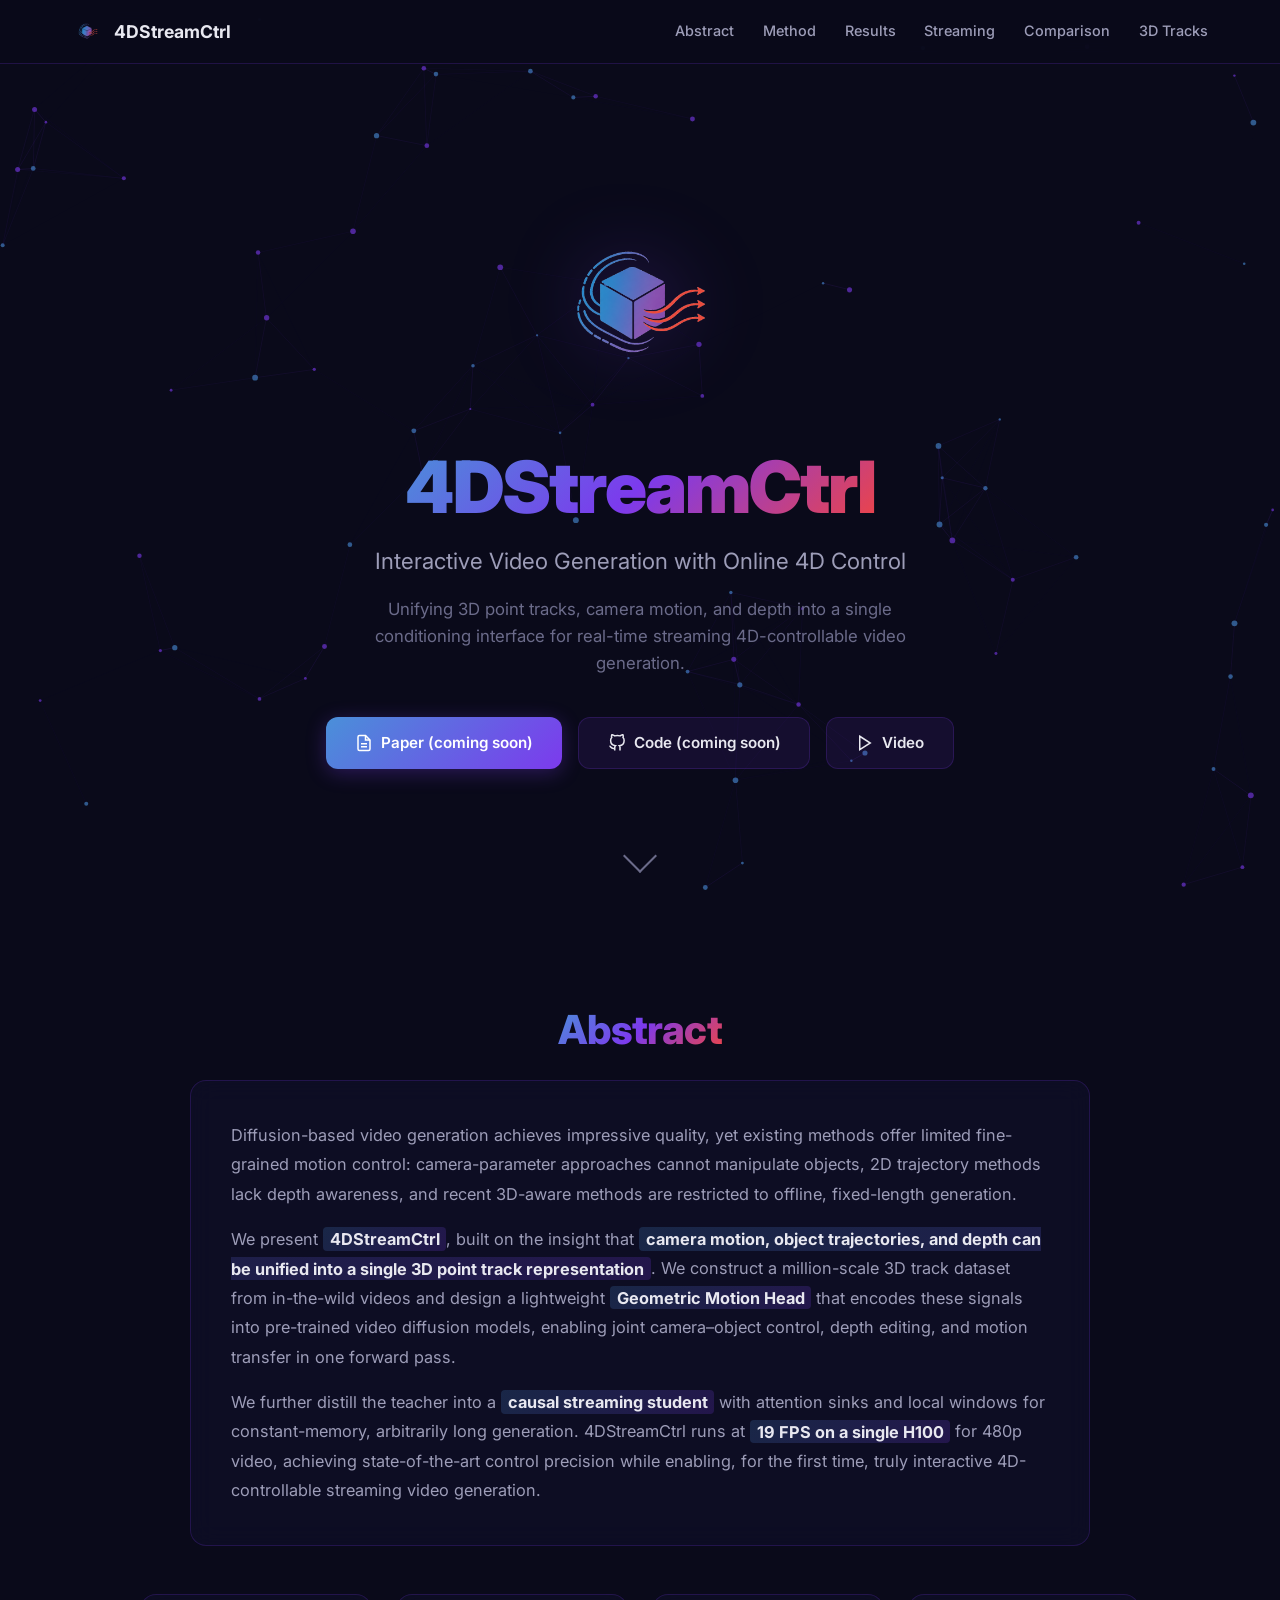
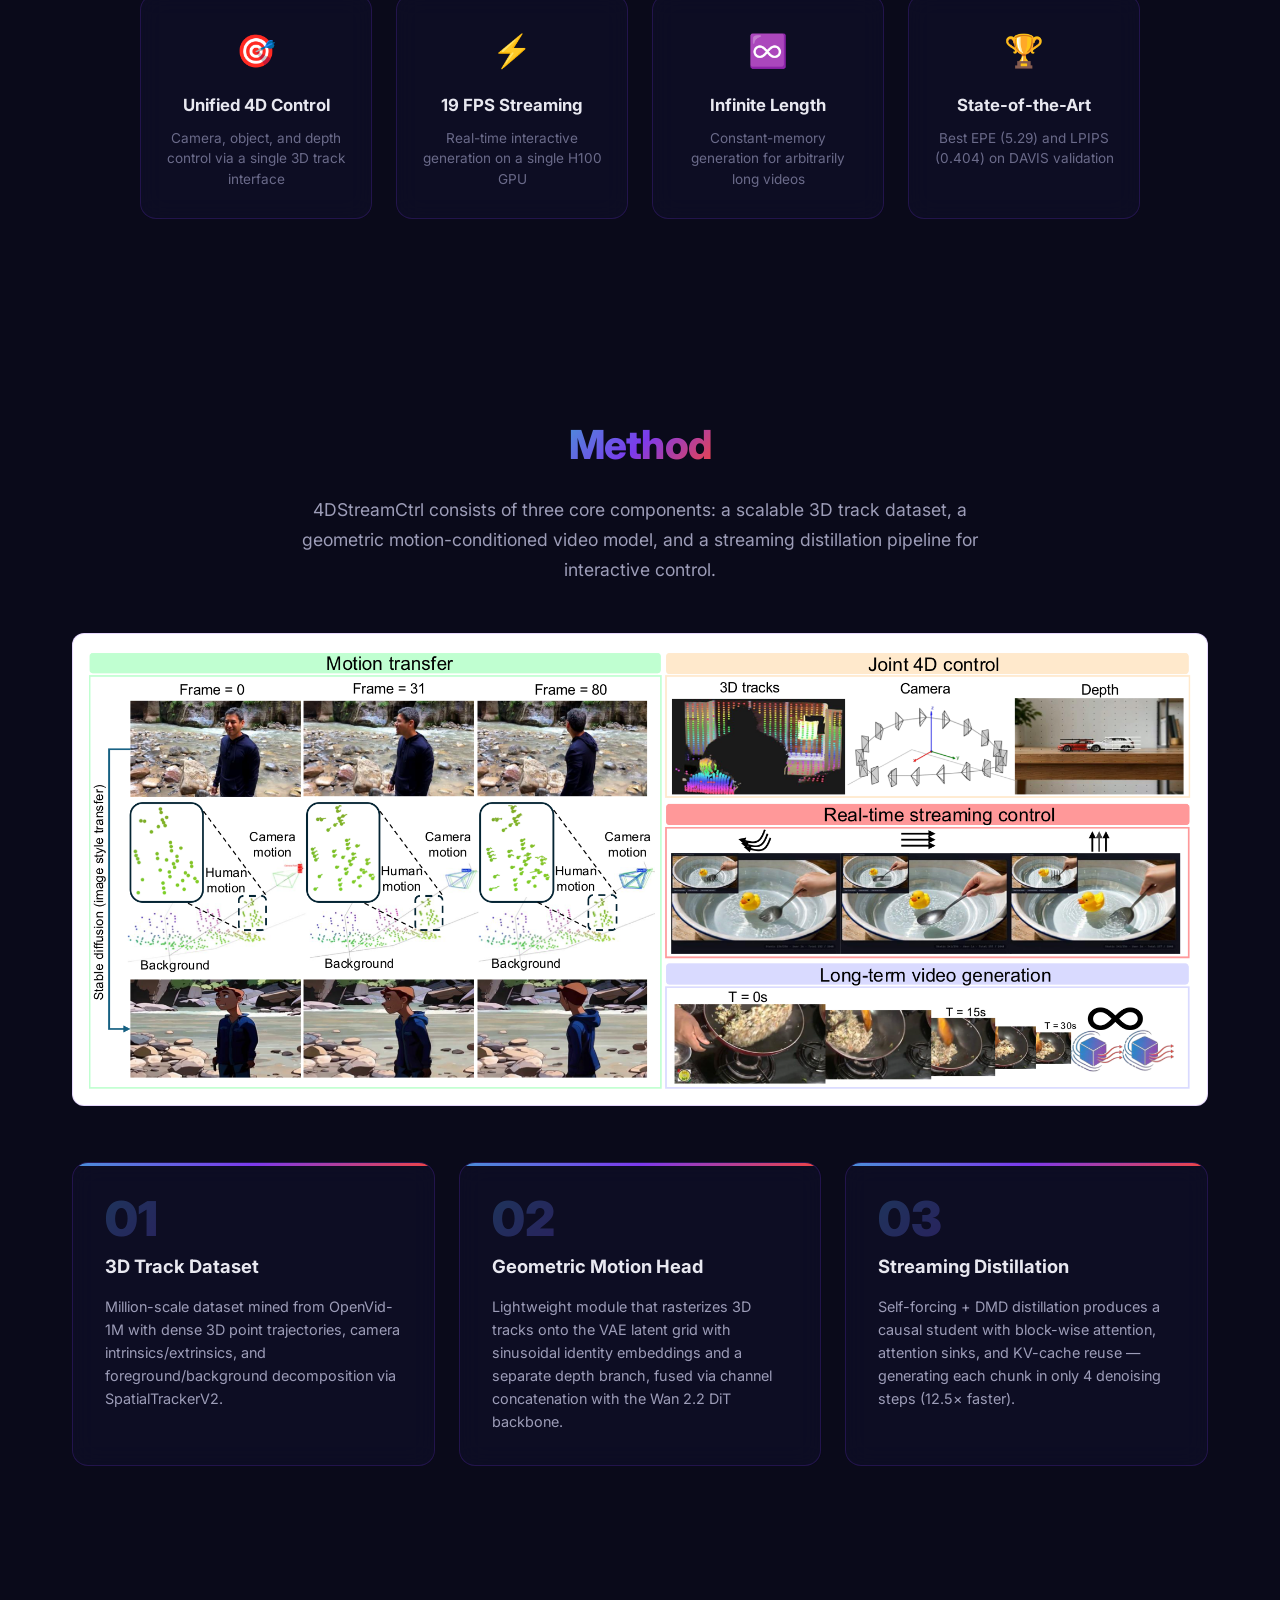
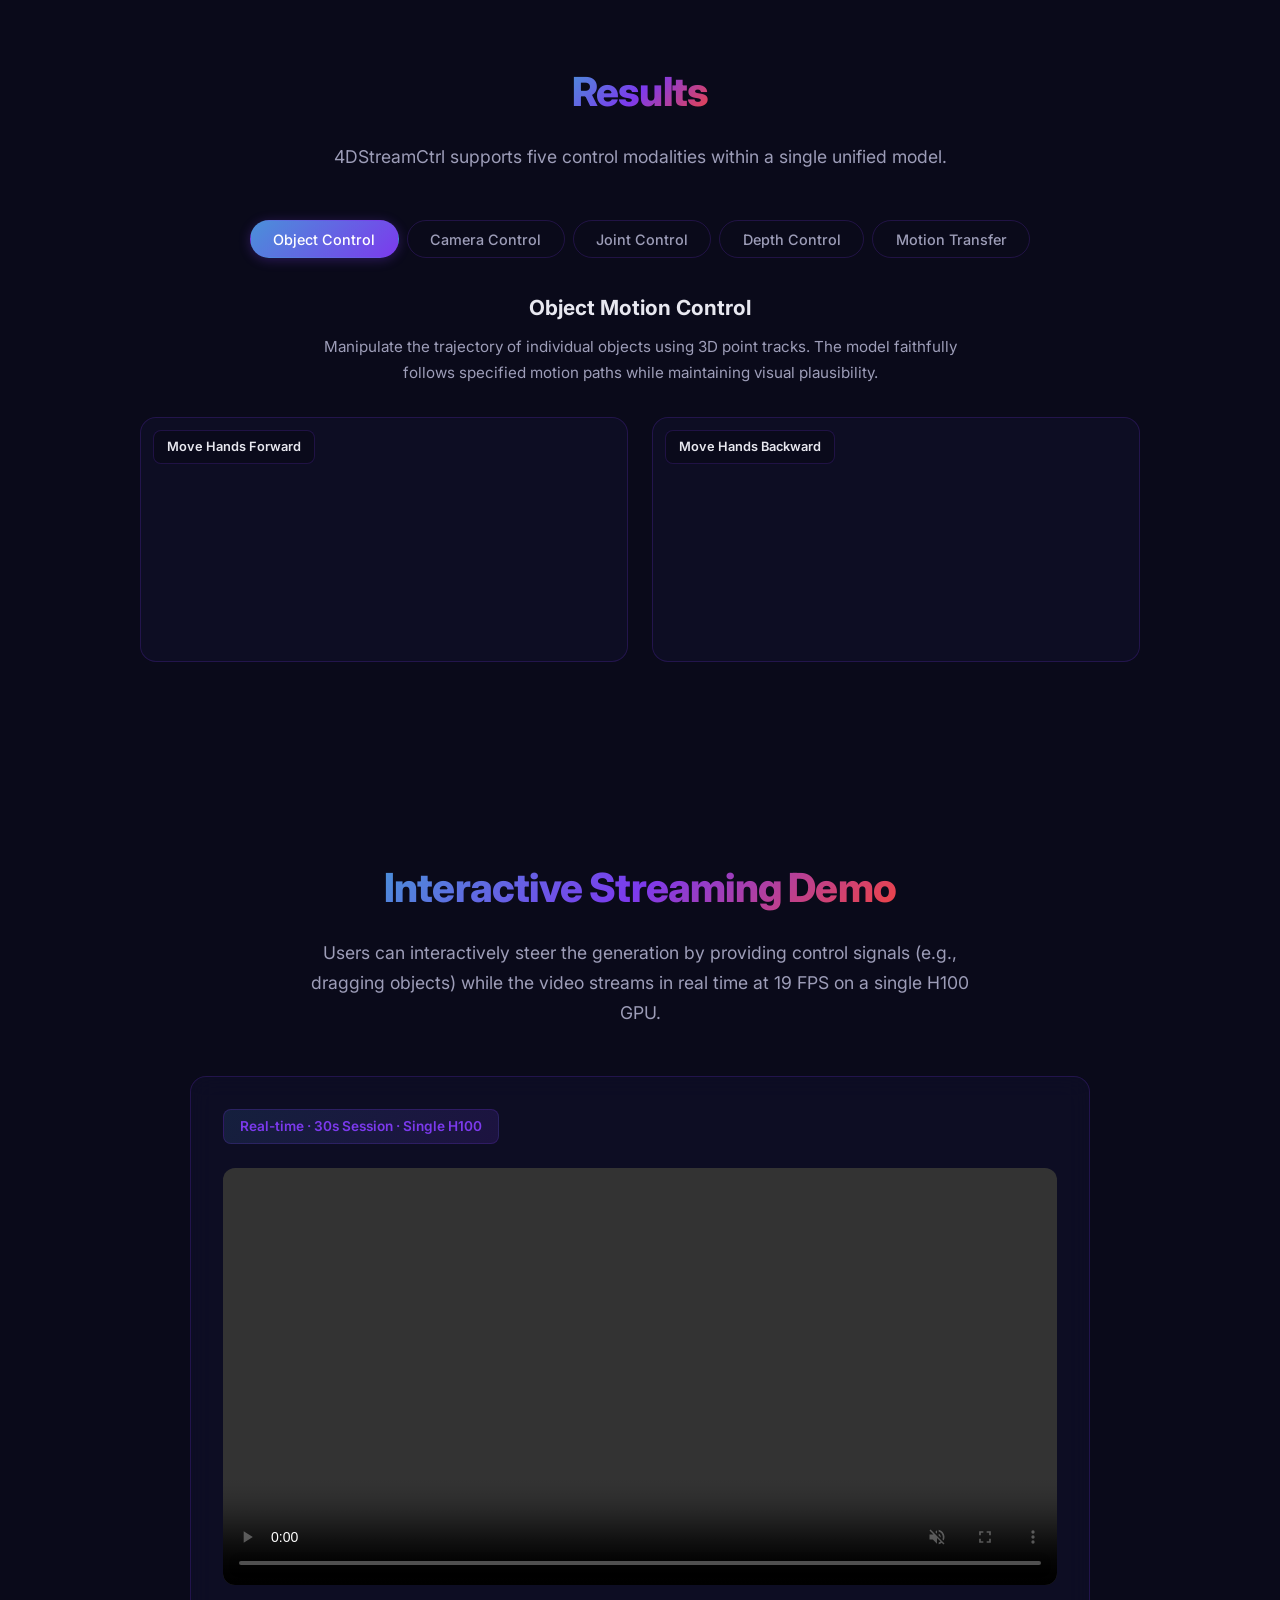
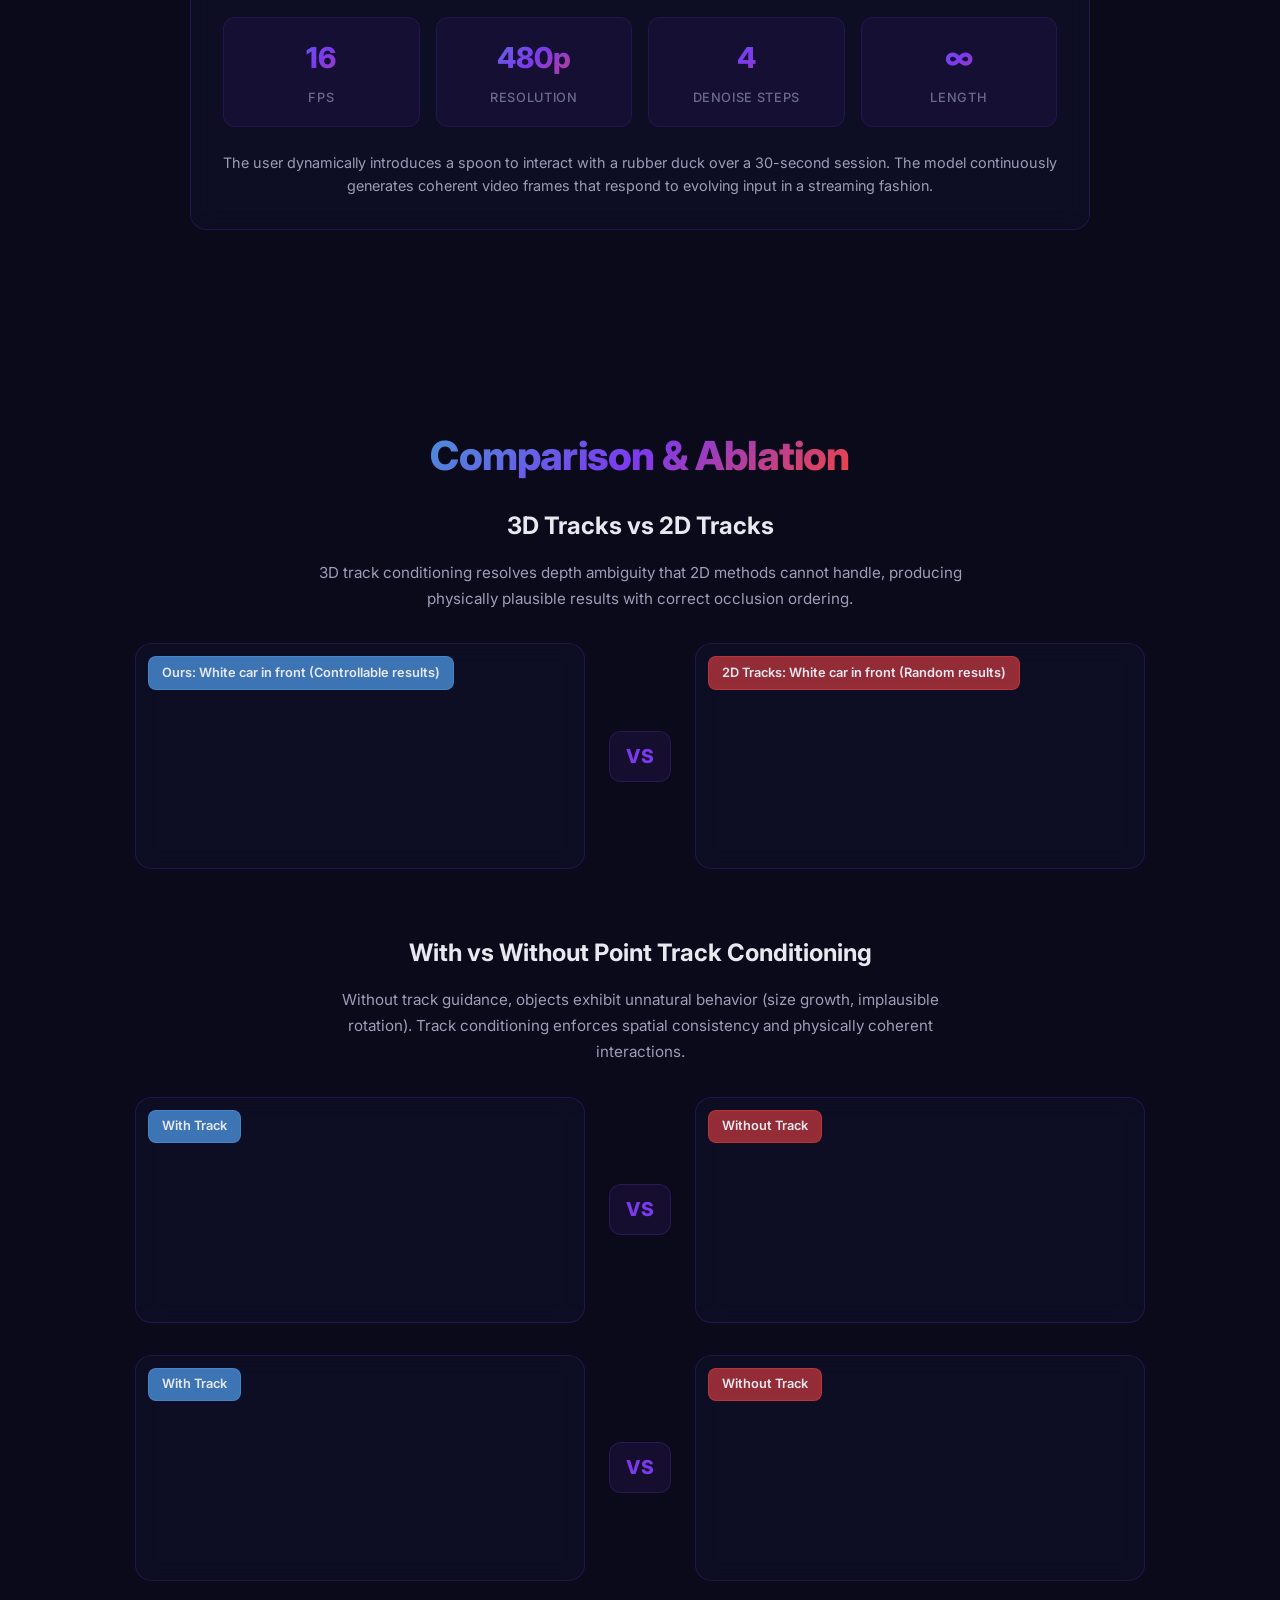
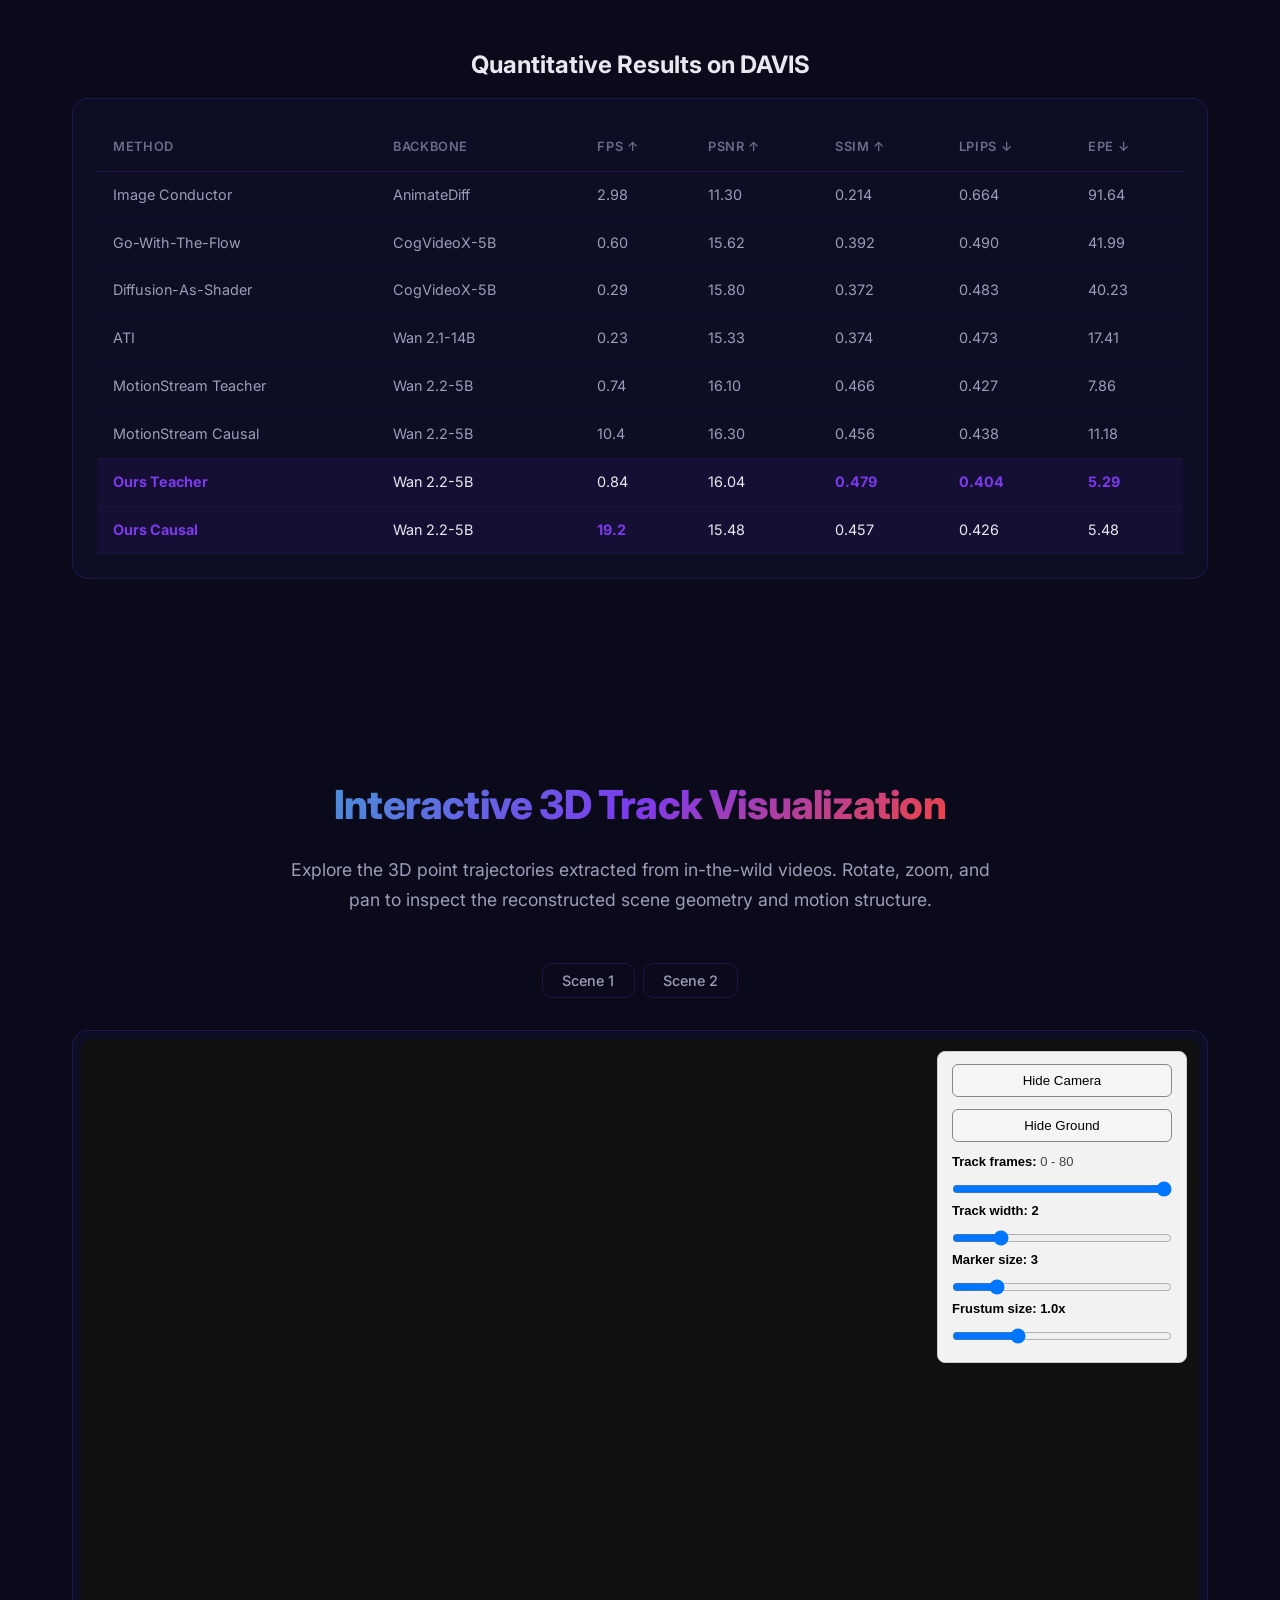
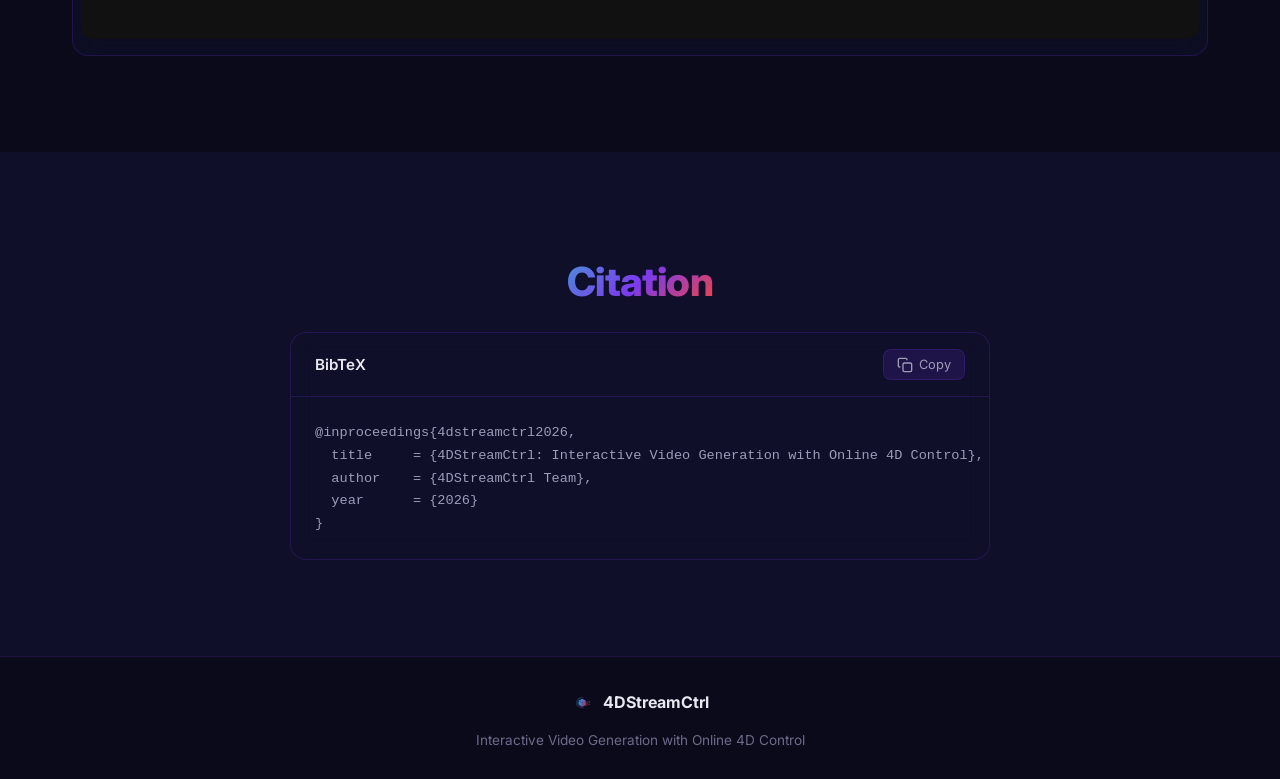
==== commit 5064495e: "Update index.html" ====
--- a/index.html
+++ b/index.html
@@ -80,7 +80,7 @@
         </p>
         <p>
           We further distill the teacher into a <strong class="highlight">causal streaming student</strong> with attention sinks and local windows for constant-memory, arbitrarily long generation.
-          4DStreamCtrl runs at <strong class="highlight">16 FPS on a single H100</strong> for 480p video, achieving state-of-the-art control precision while enabling, for the first time, truly interactive 4D-controllable streaming video generation.
+          4DStreamCtrl runs at <strong class="highlight">19 FPS on a single H100</strong> for 480p video, achieving state-of-the-art control precision while enabling, for the first time, truly interactive 4D-controllable streaming video generation.
         </p>
       </div>
       <div class="highlights-grid fade-in">
@@ -91,7 +91,7 @@
         </div>
         <div class="highlight-item glass-card">
           <div class="highlight-icon">⚡</div>
-          <div class="highlight-label">16 FPS Streaming</div>
+          <div class="highlight-label">19 FPS Streaming</div>
           <div class="highlight-desc">Real-time interactive generation on a single H100 GPU</div>
         </div>
         <div class="highlight-item glass-card">
@@ -275,7 +275,7 @@
       <h2 class="section-title fade-in">
         <span class="gradient-text">Interactive Streaming Demo</span>
       </h2>
-      <p class="section-desc fade-in">Users can interactively steer the generation by providing control signals (e.g., dragging objects) while the video streams in real time at 16 FPS on a single H100 GPU.</p>
+      <p class="section-desc fade-in">Users can interactively steer the generation by providing control signals (e.g., dragging objects) while the video streams in real time at 19 FPS on a single H100 GPU.</p>
 
       <div class="streaming-demo fade-in">
         <div class="streaming-card glass-card">
@@ -454,7 +454,7 @@
               <tr class="row-ours">
                 <td><strong>Ours Causal</strong></td>
                 <td>Wan 2.2-5B</td>
-                <td><strong>16.3</strong></td>
+                <td><strong>19.2</strong></td>
                 <td>15.48</td>
                 <td>0.457</td>
                 <td>0.426</td>
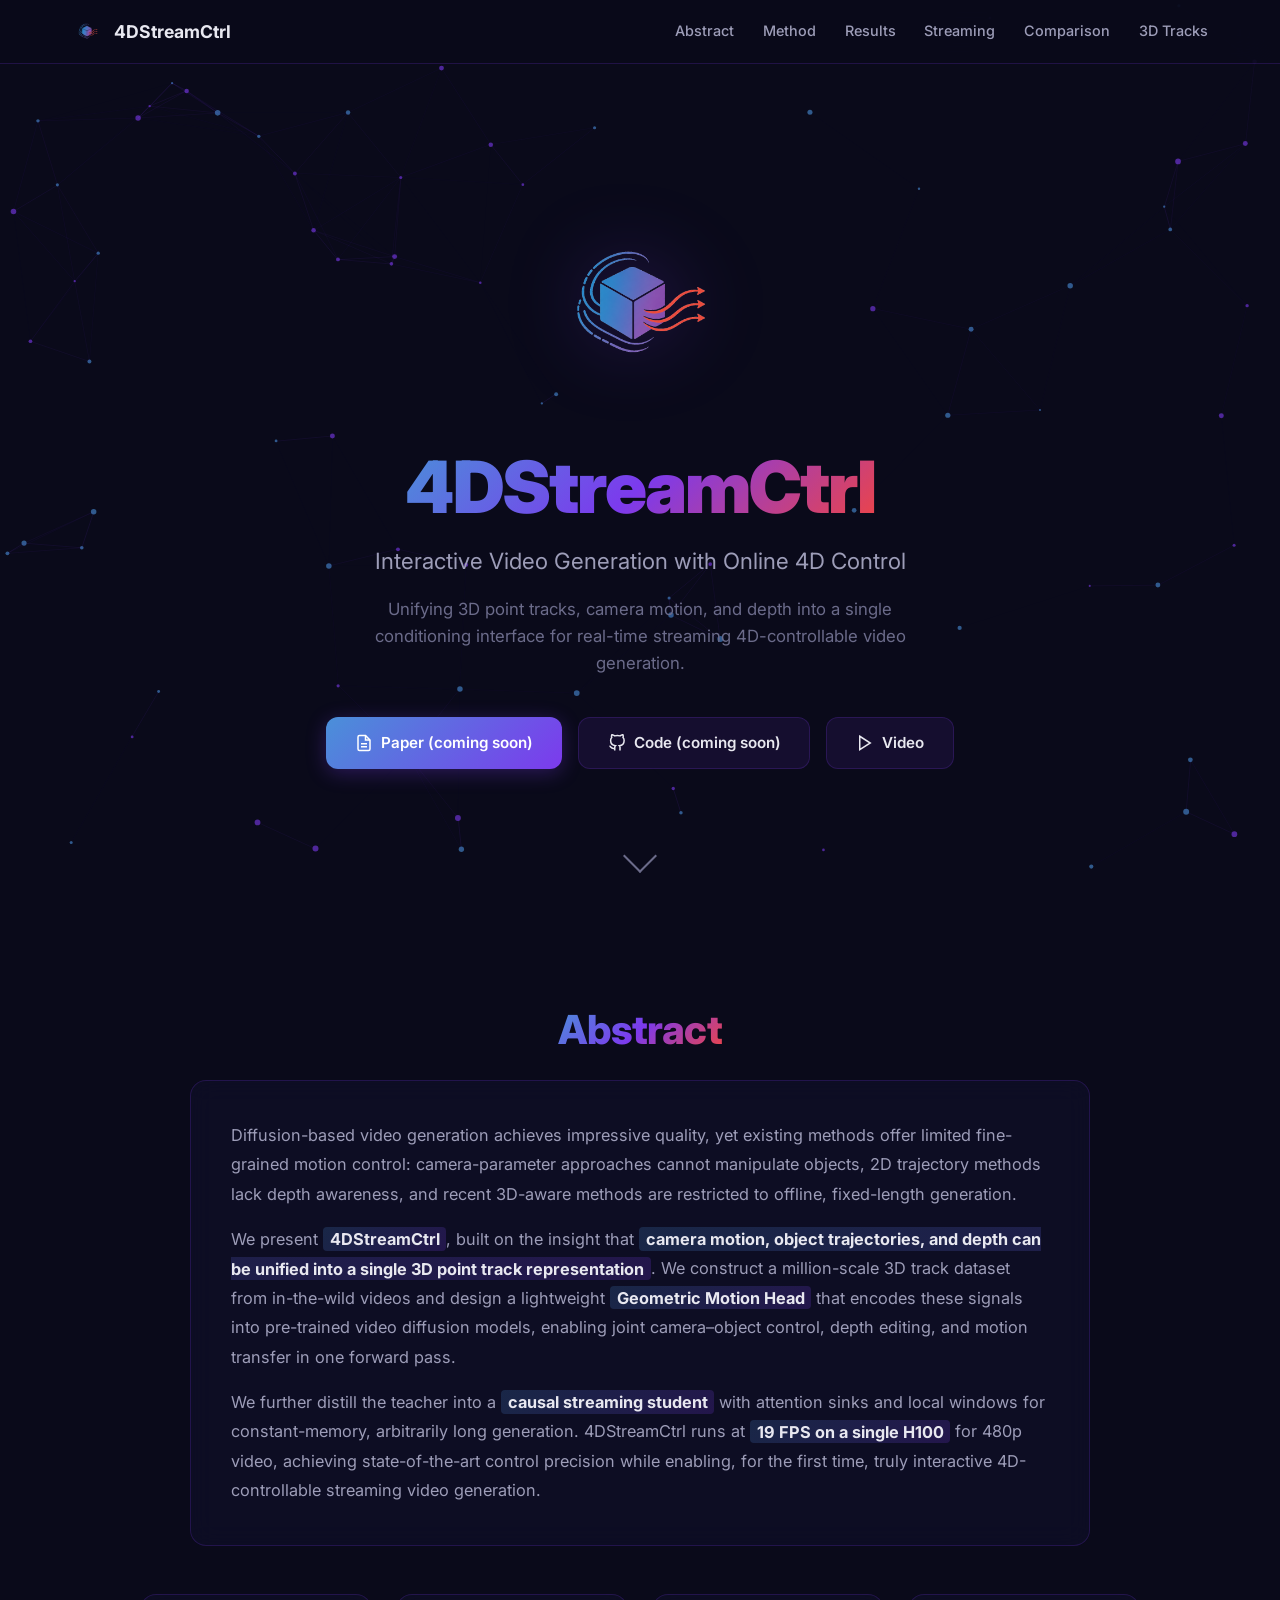
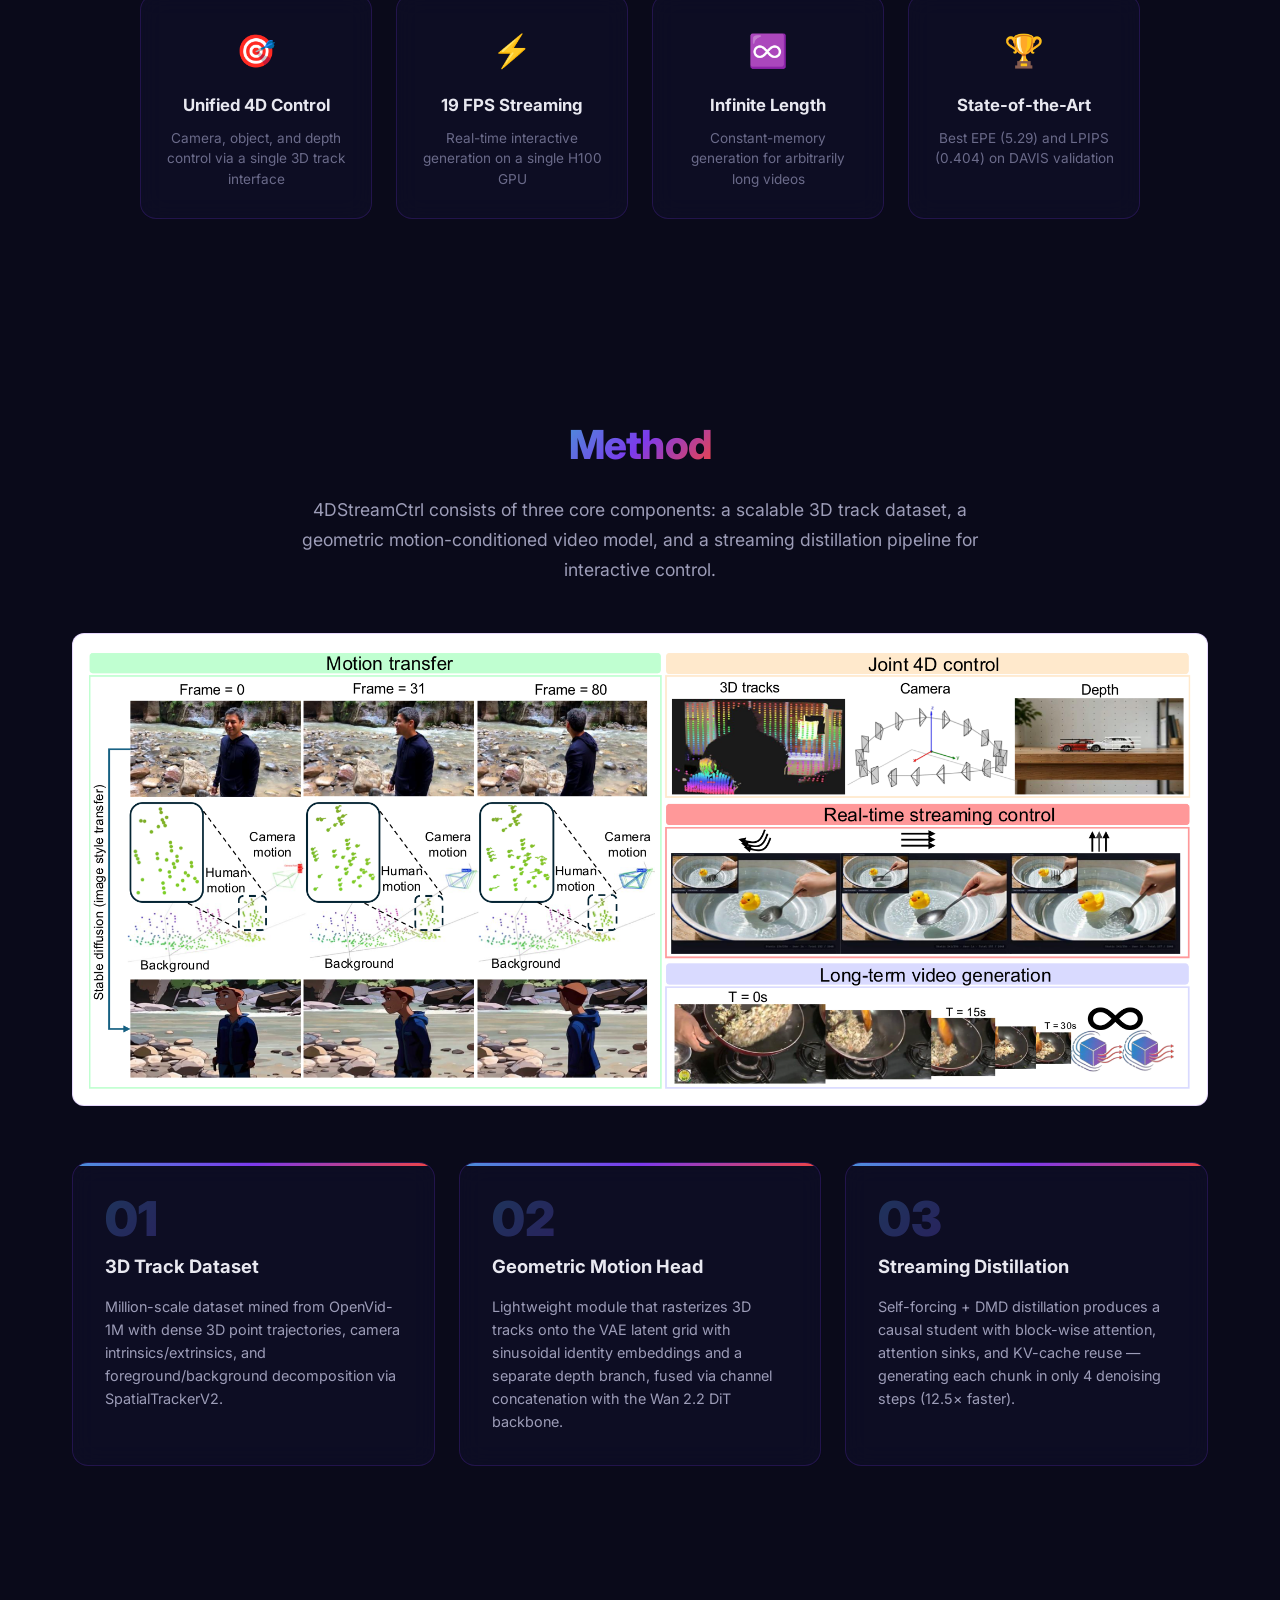
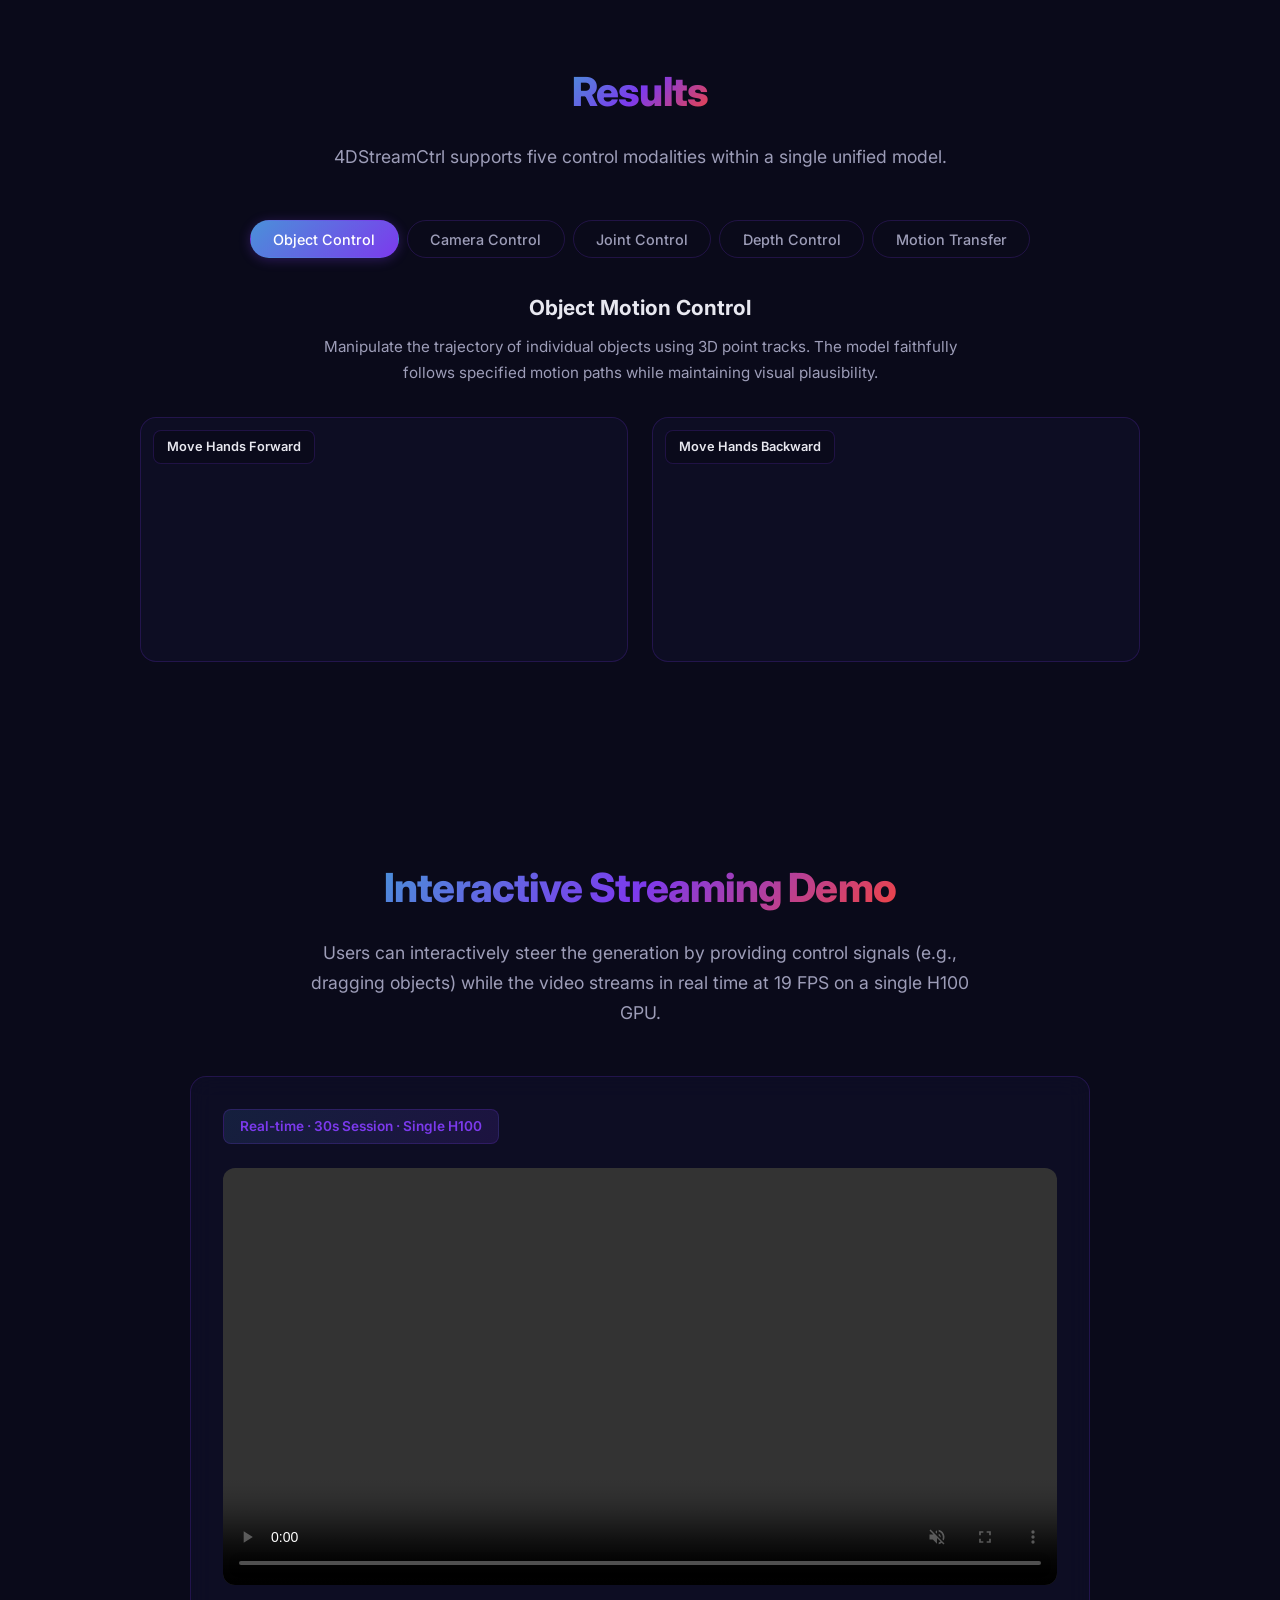
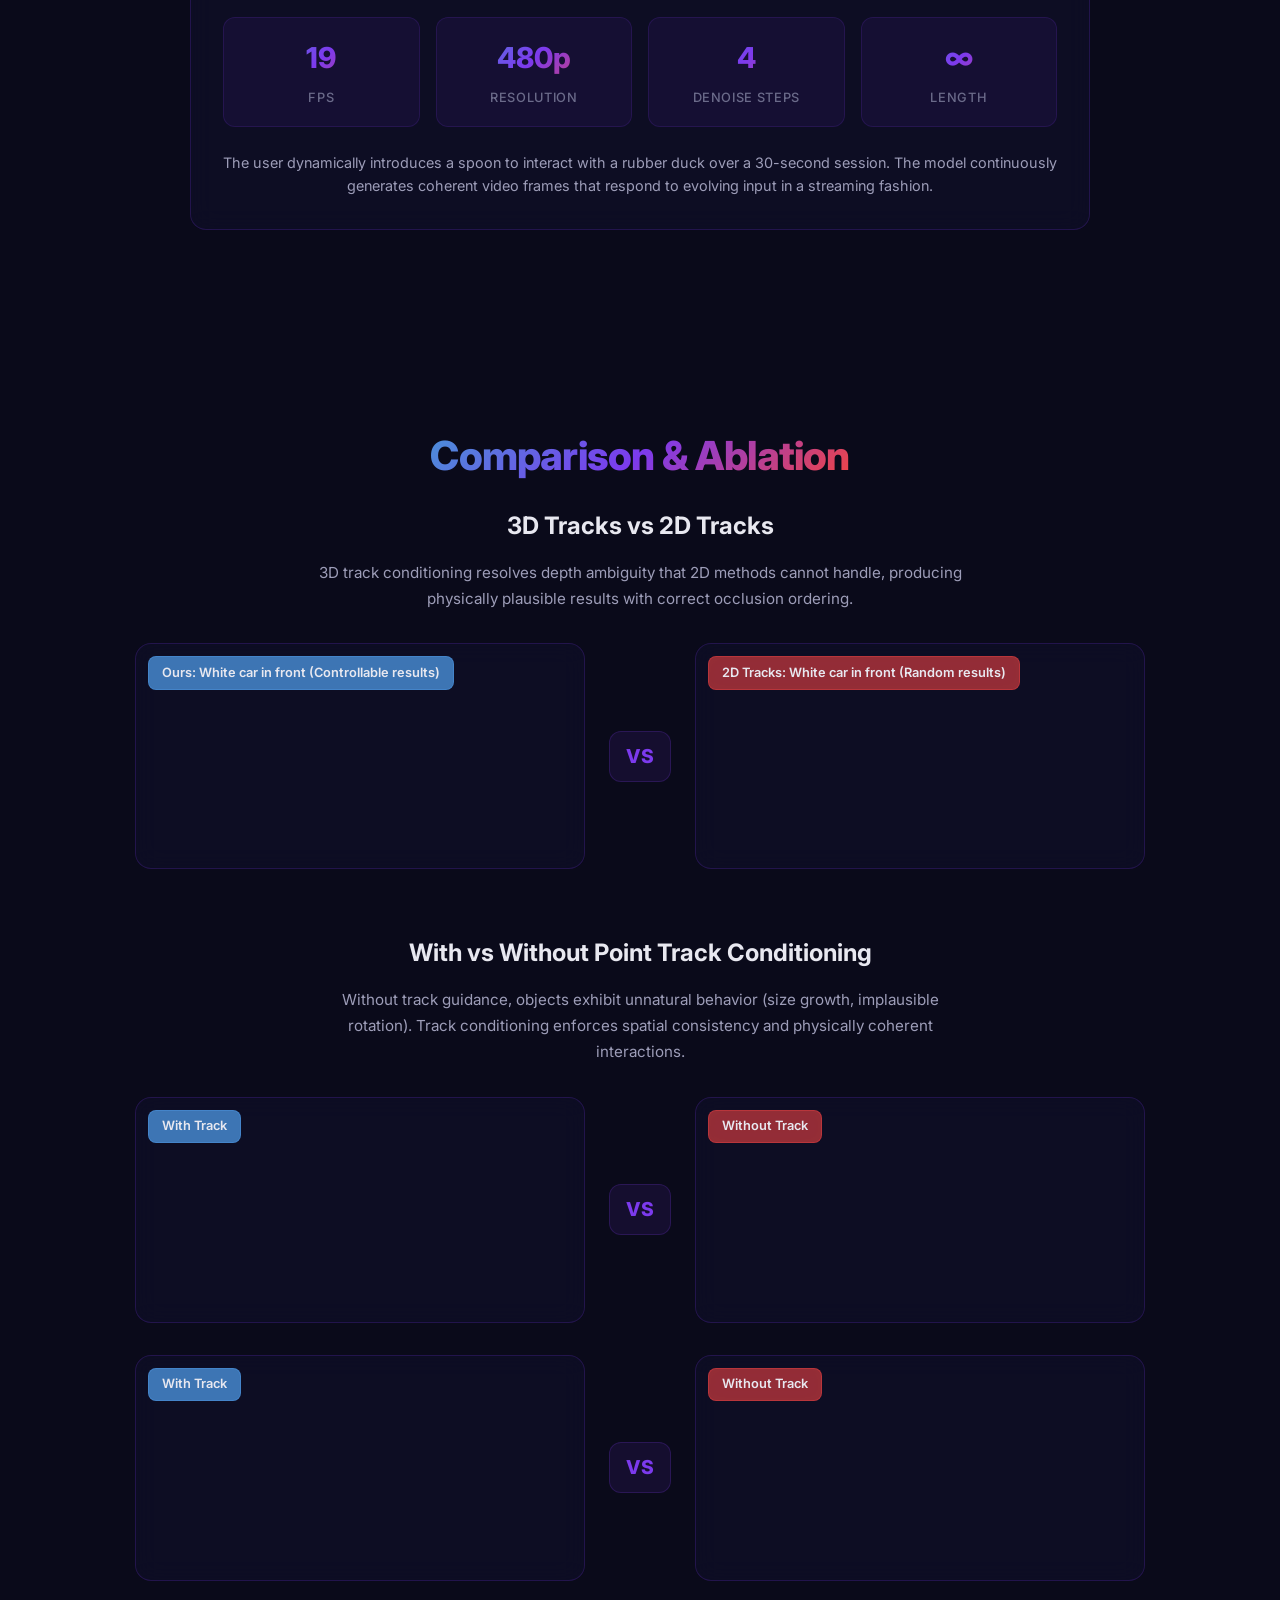
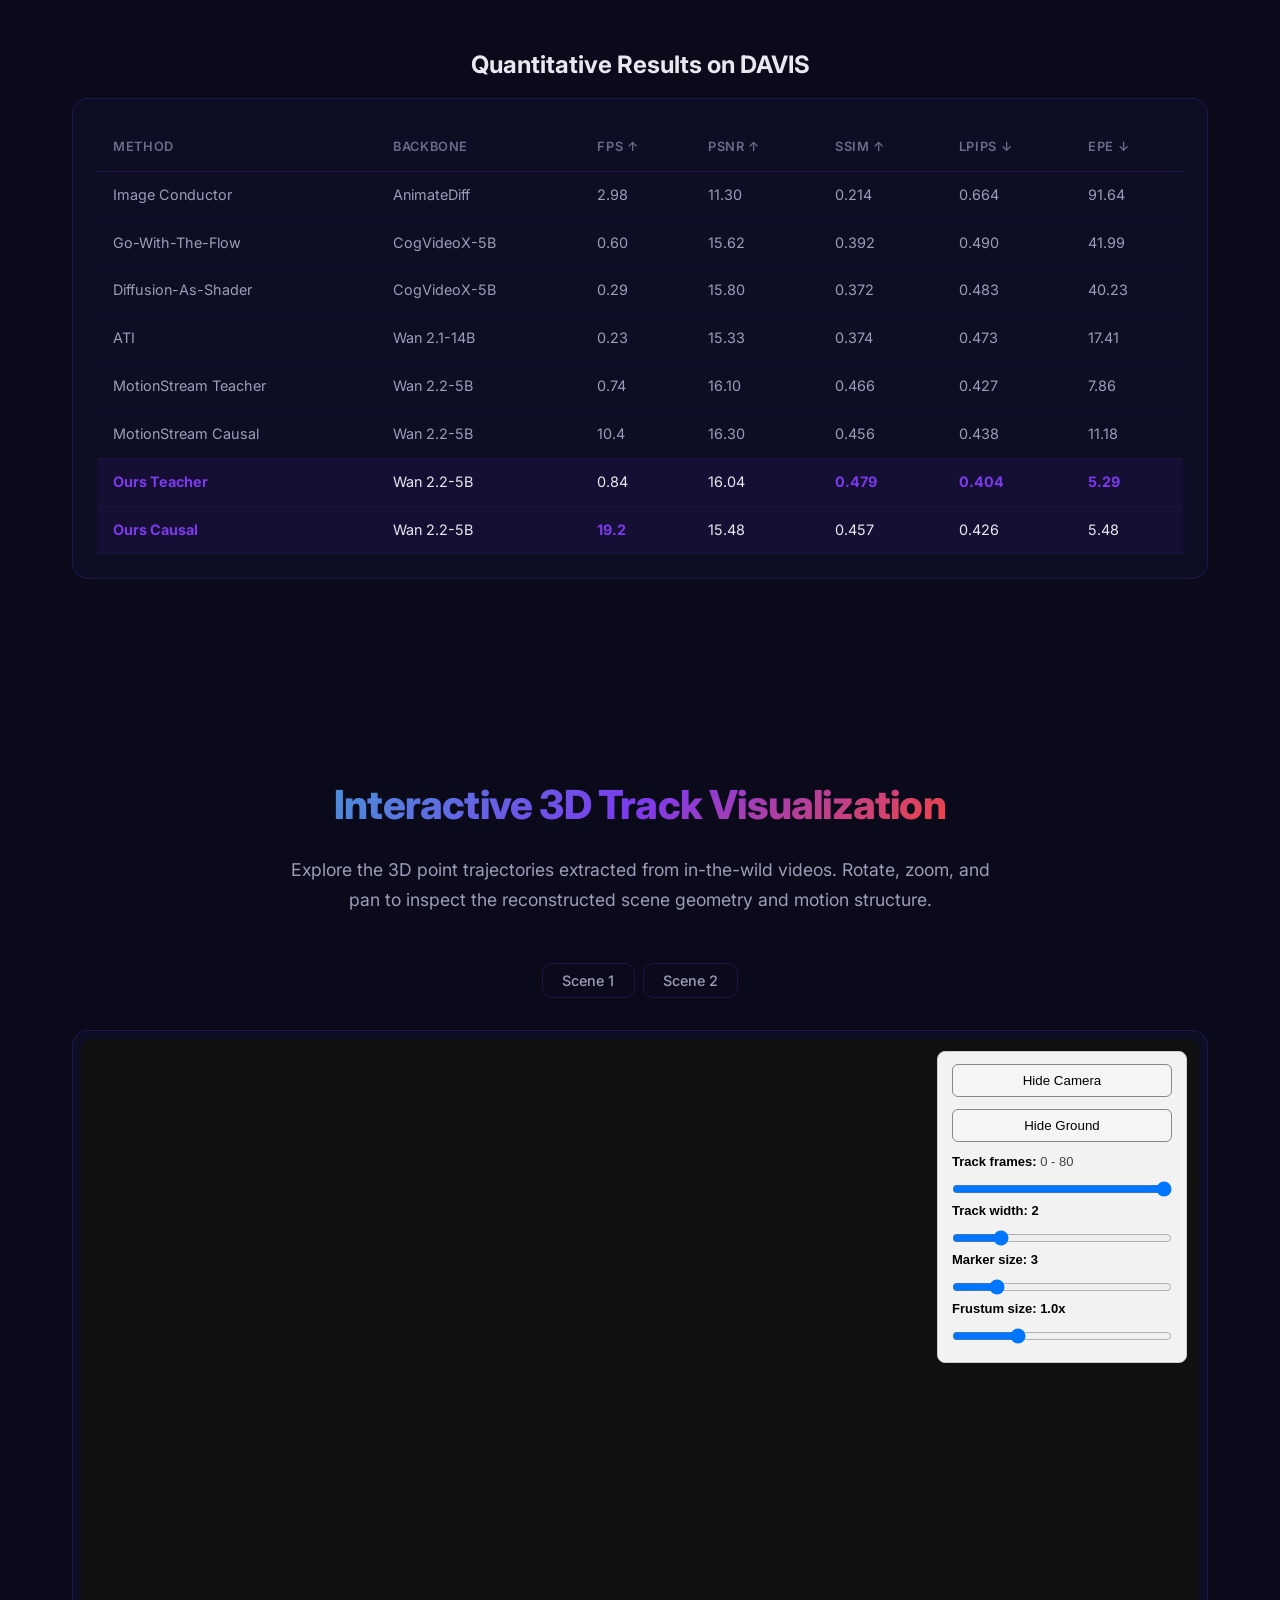
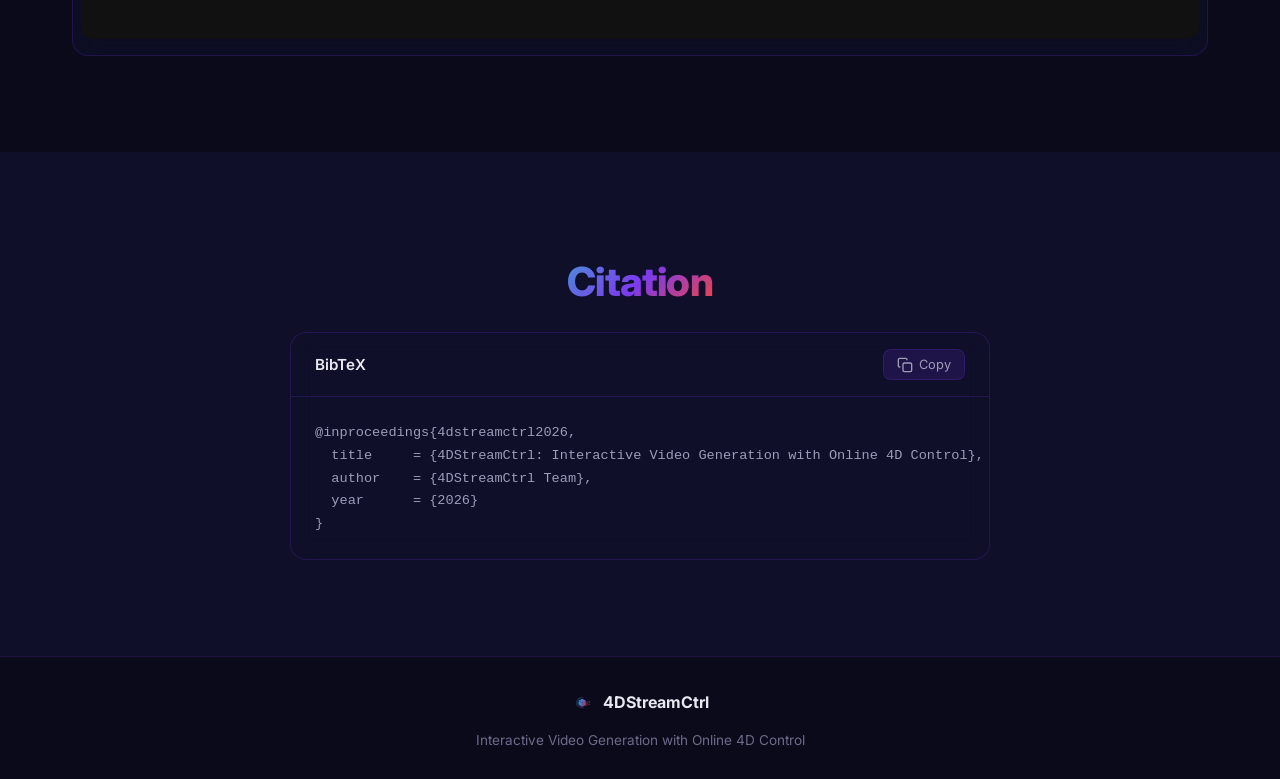
==== commit 1fc5d400: "Update index.html" ====
--- a/index.html
+++ b/index.html
@@ -285,7 +285,7 @@
           </video>
           <div class="streaming-info">
             <div class="streaming-stat">
-              <span class="stat-value">16</span>
+              <span class="stat-value">19</span>
               <span class="stat-label">FPS</span>
             </div>
             <div class="streaming-stat">
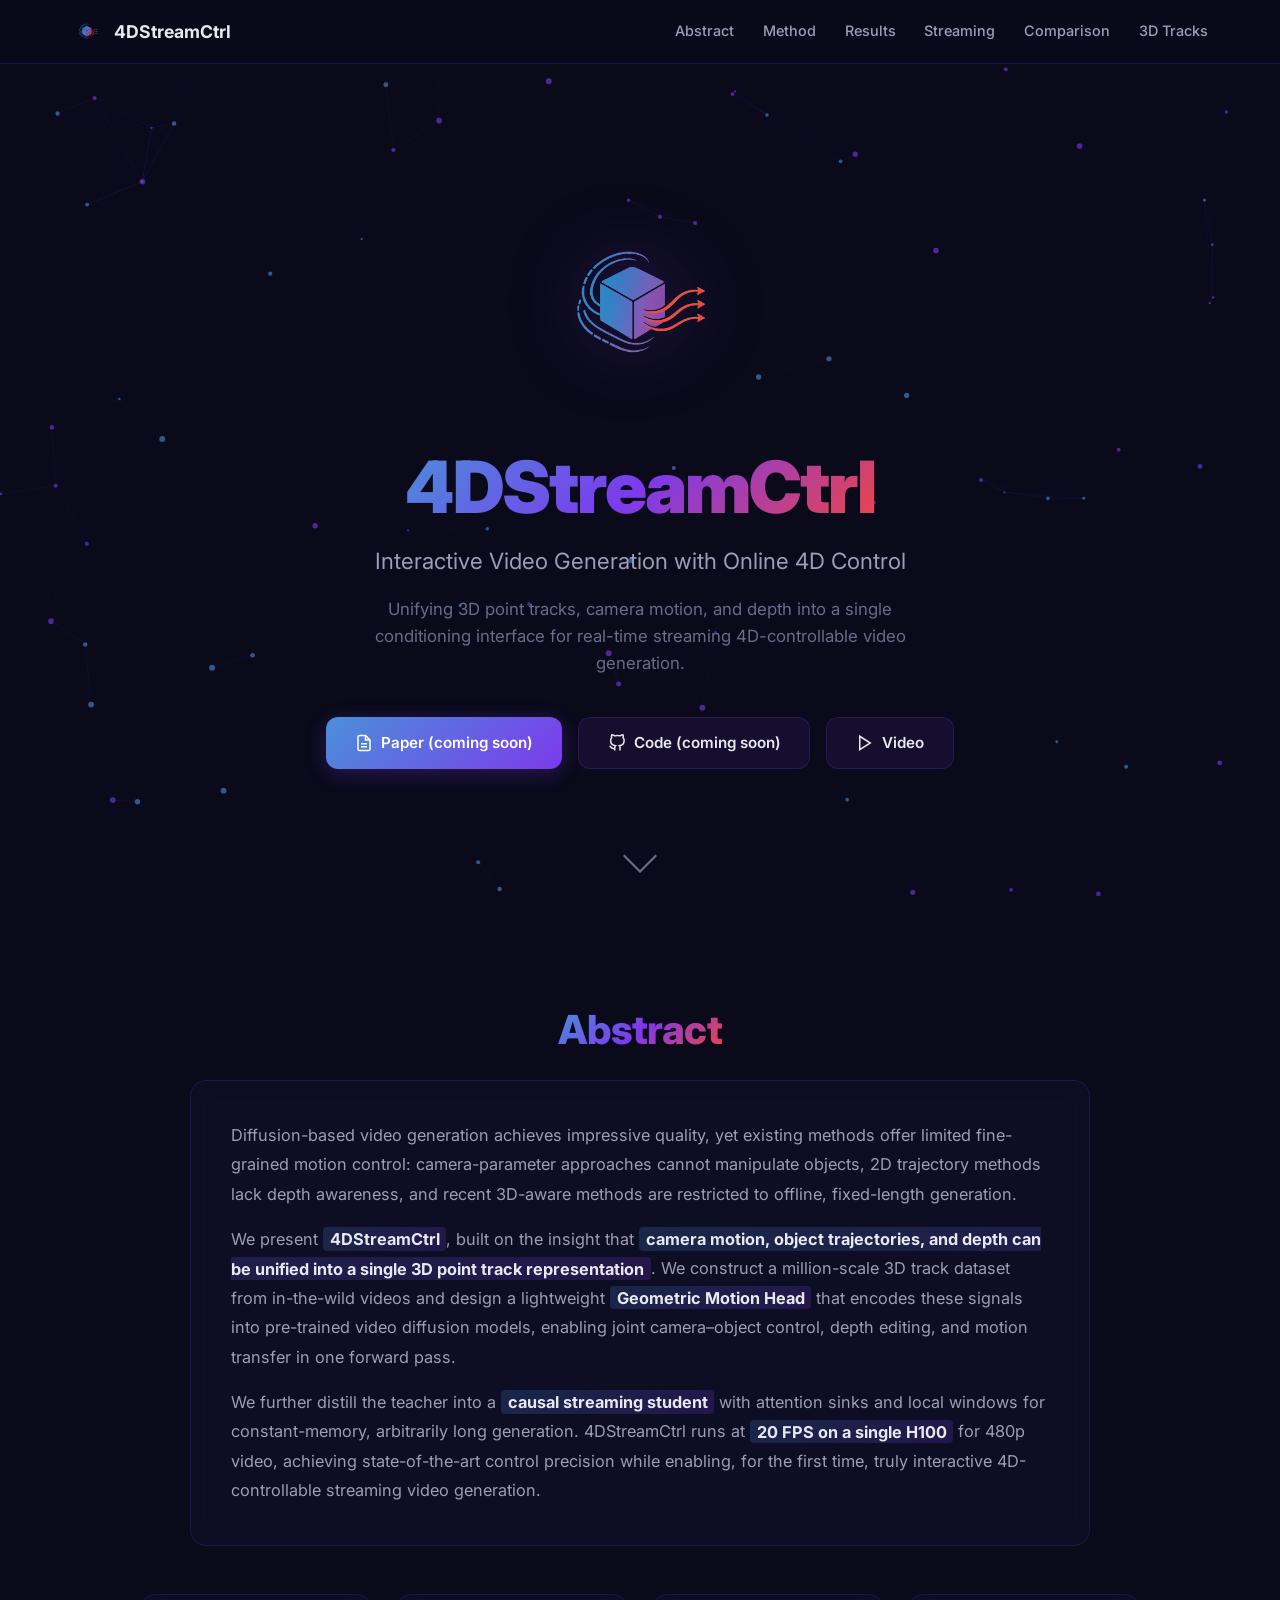
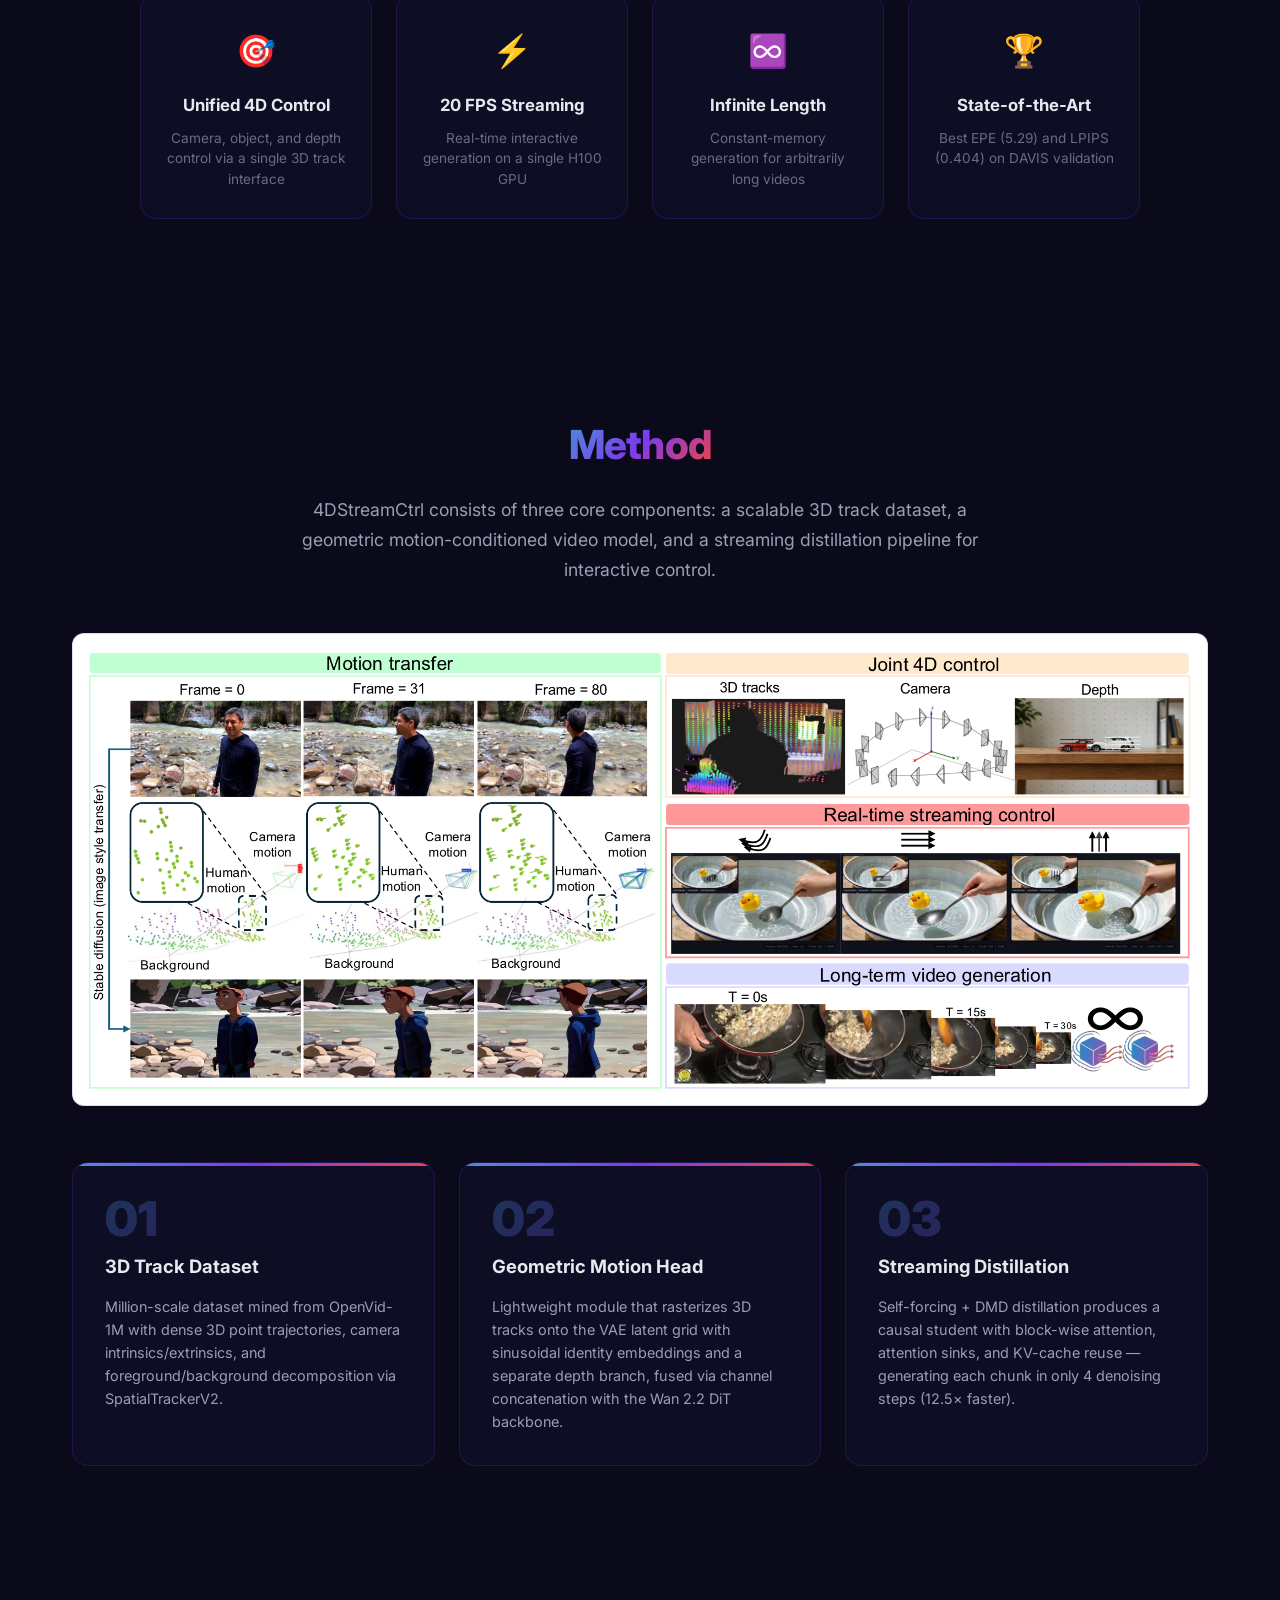
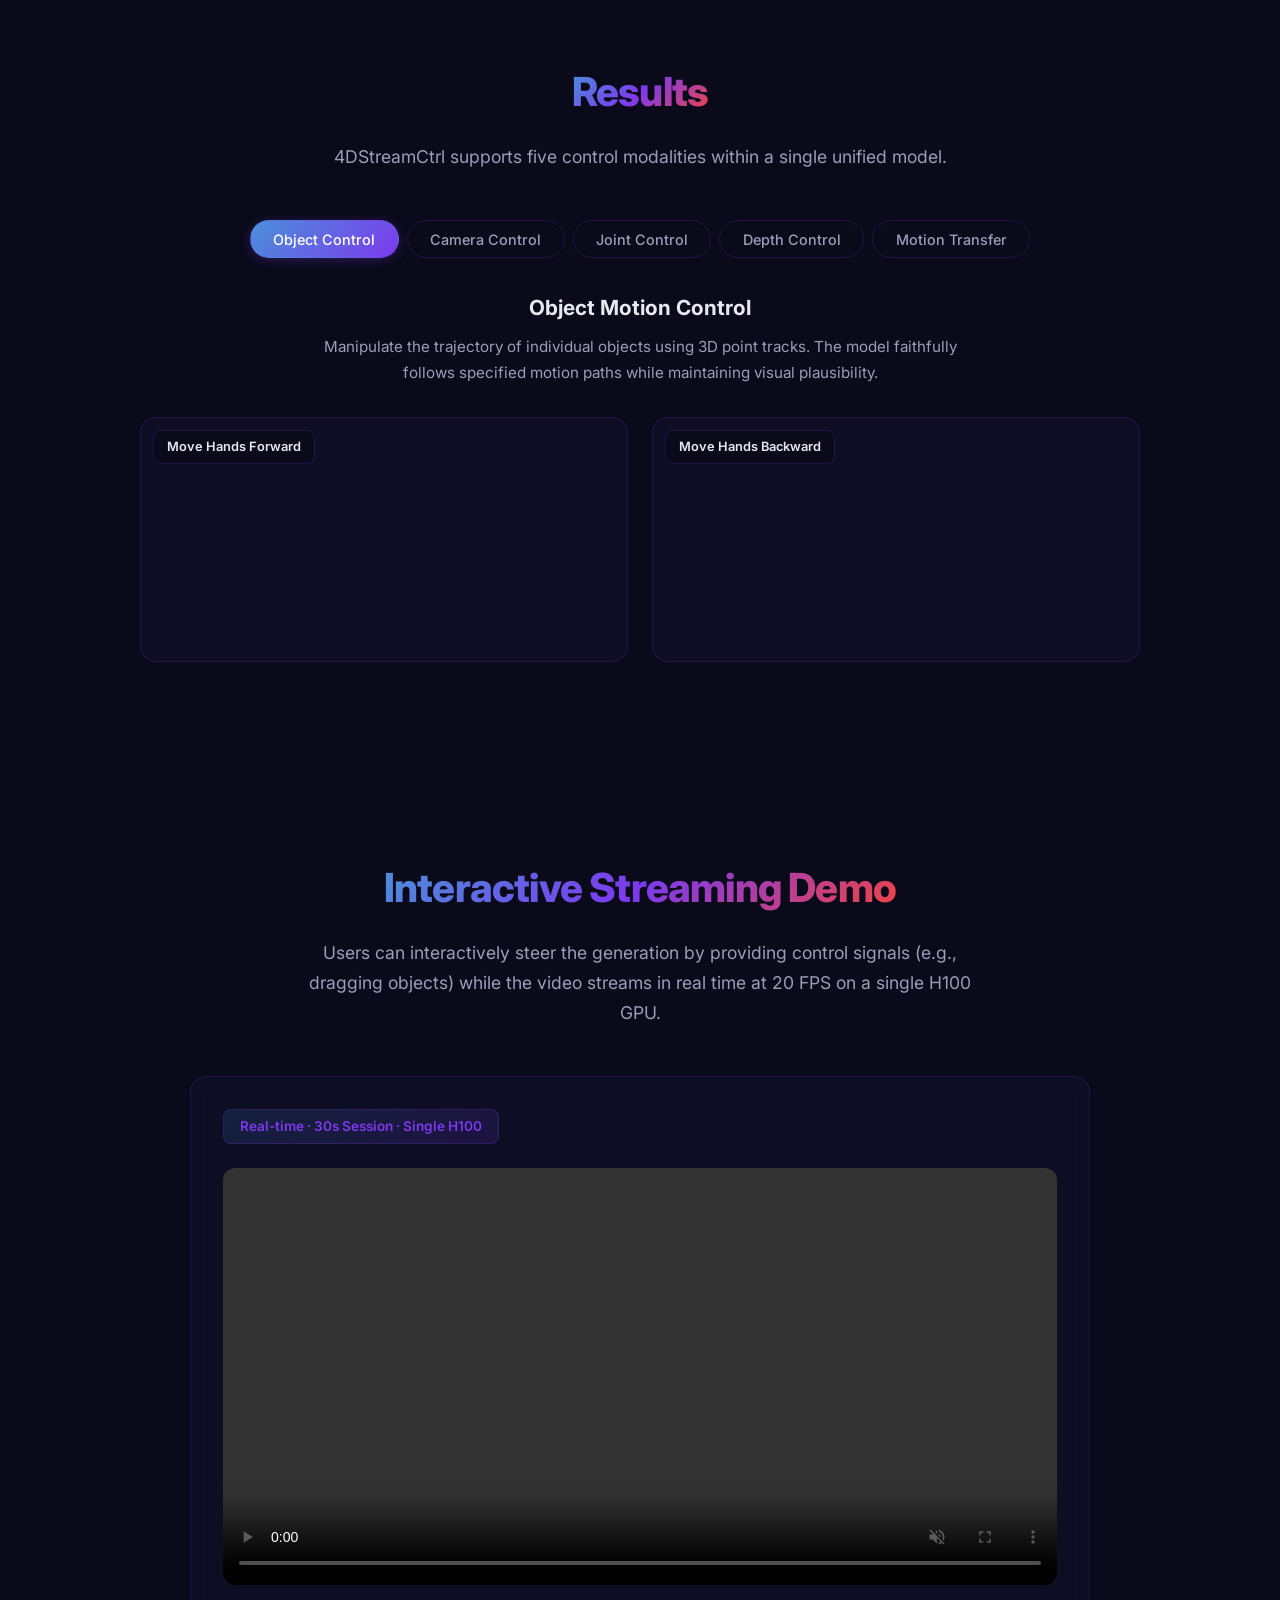
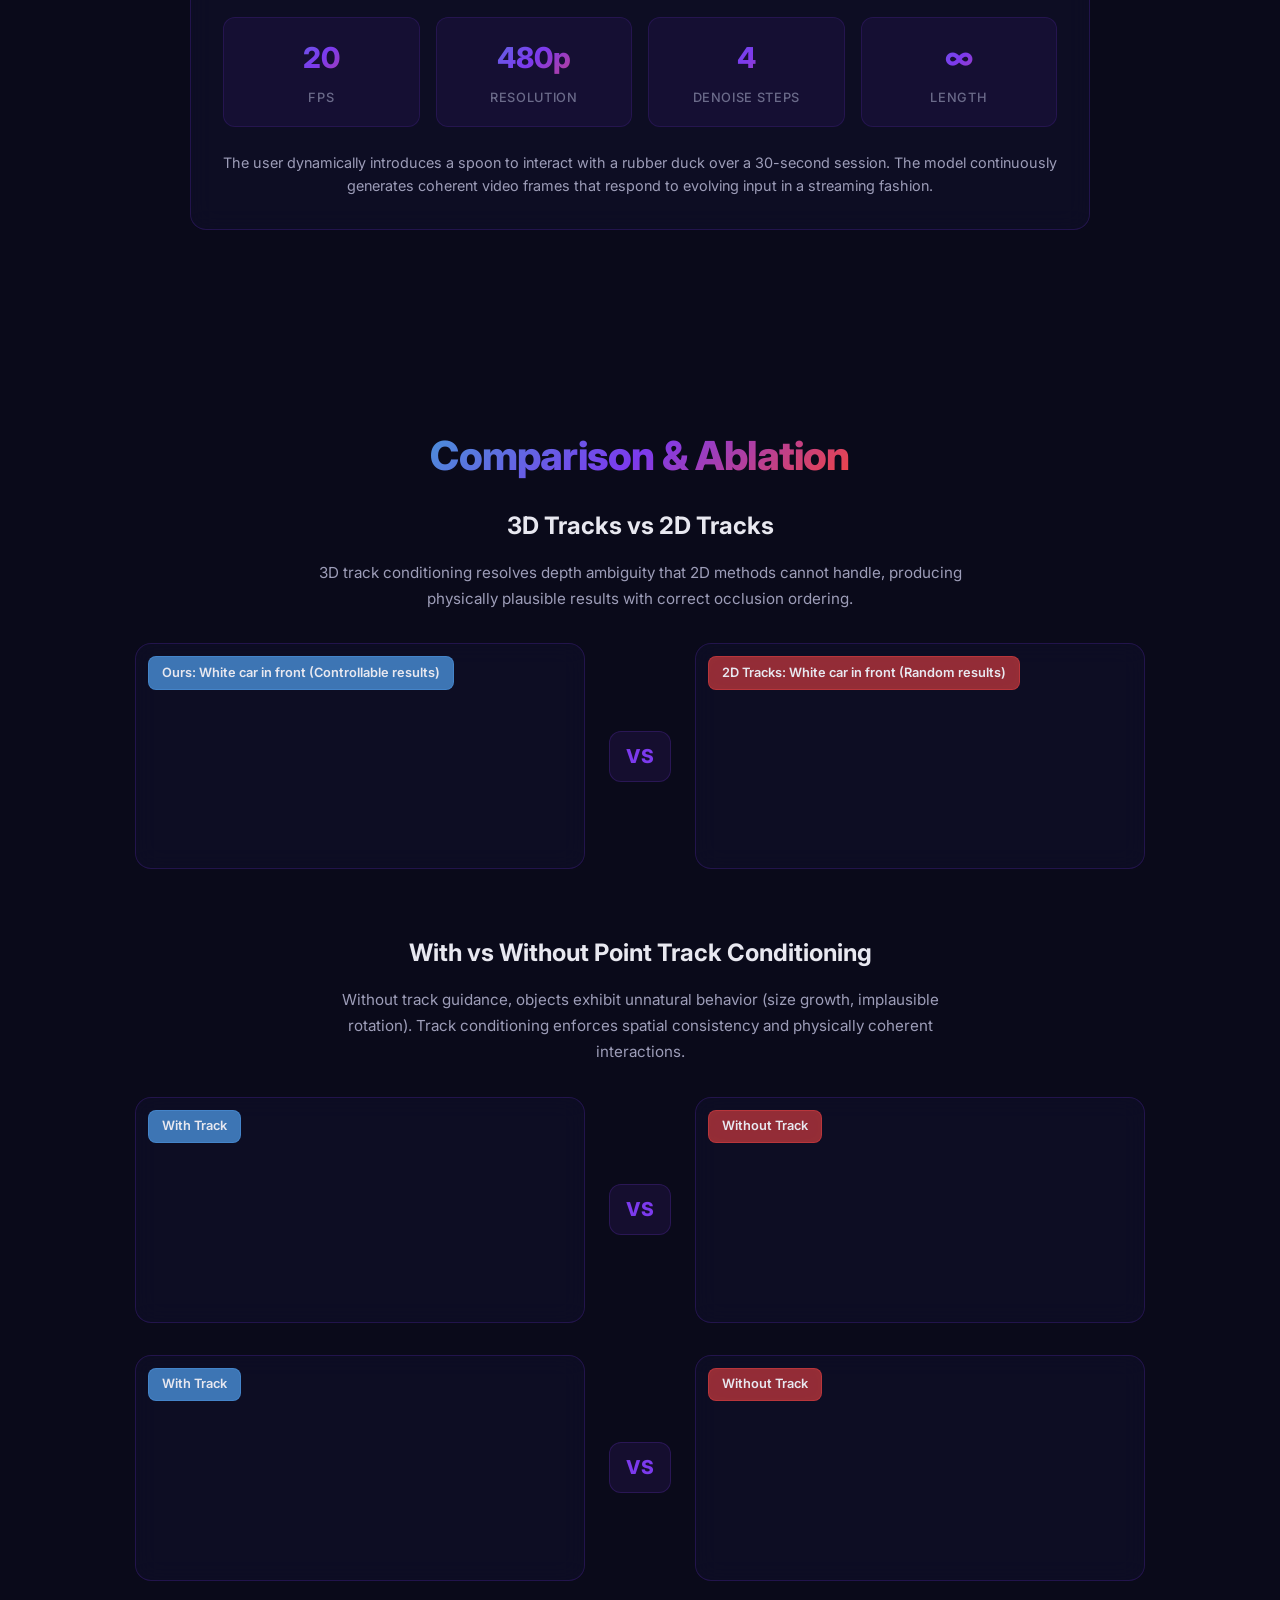
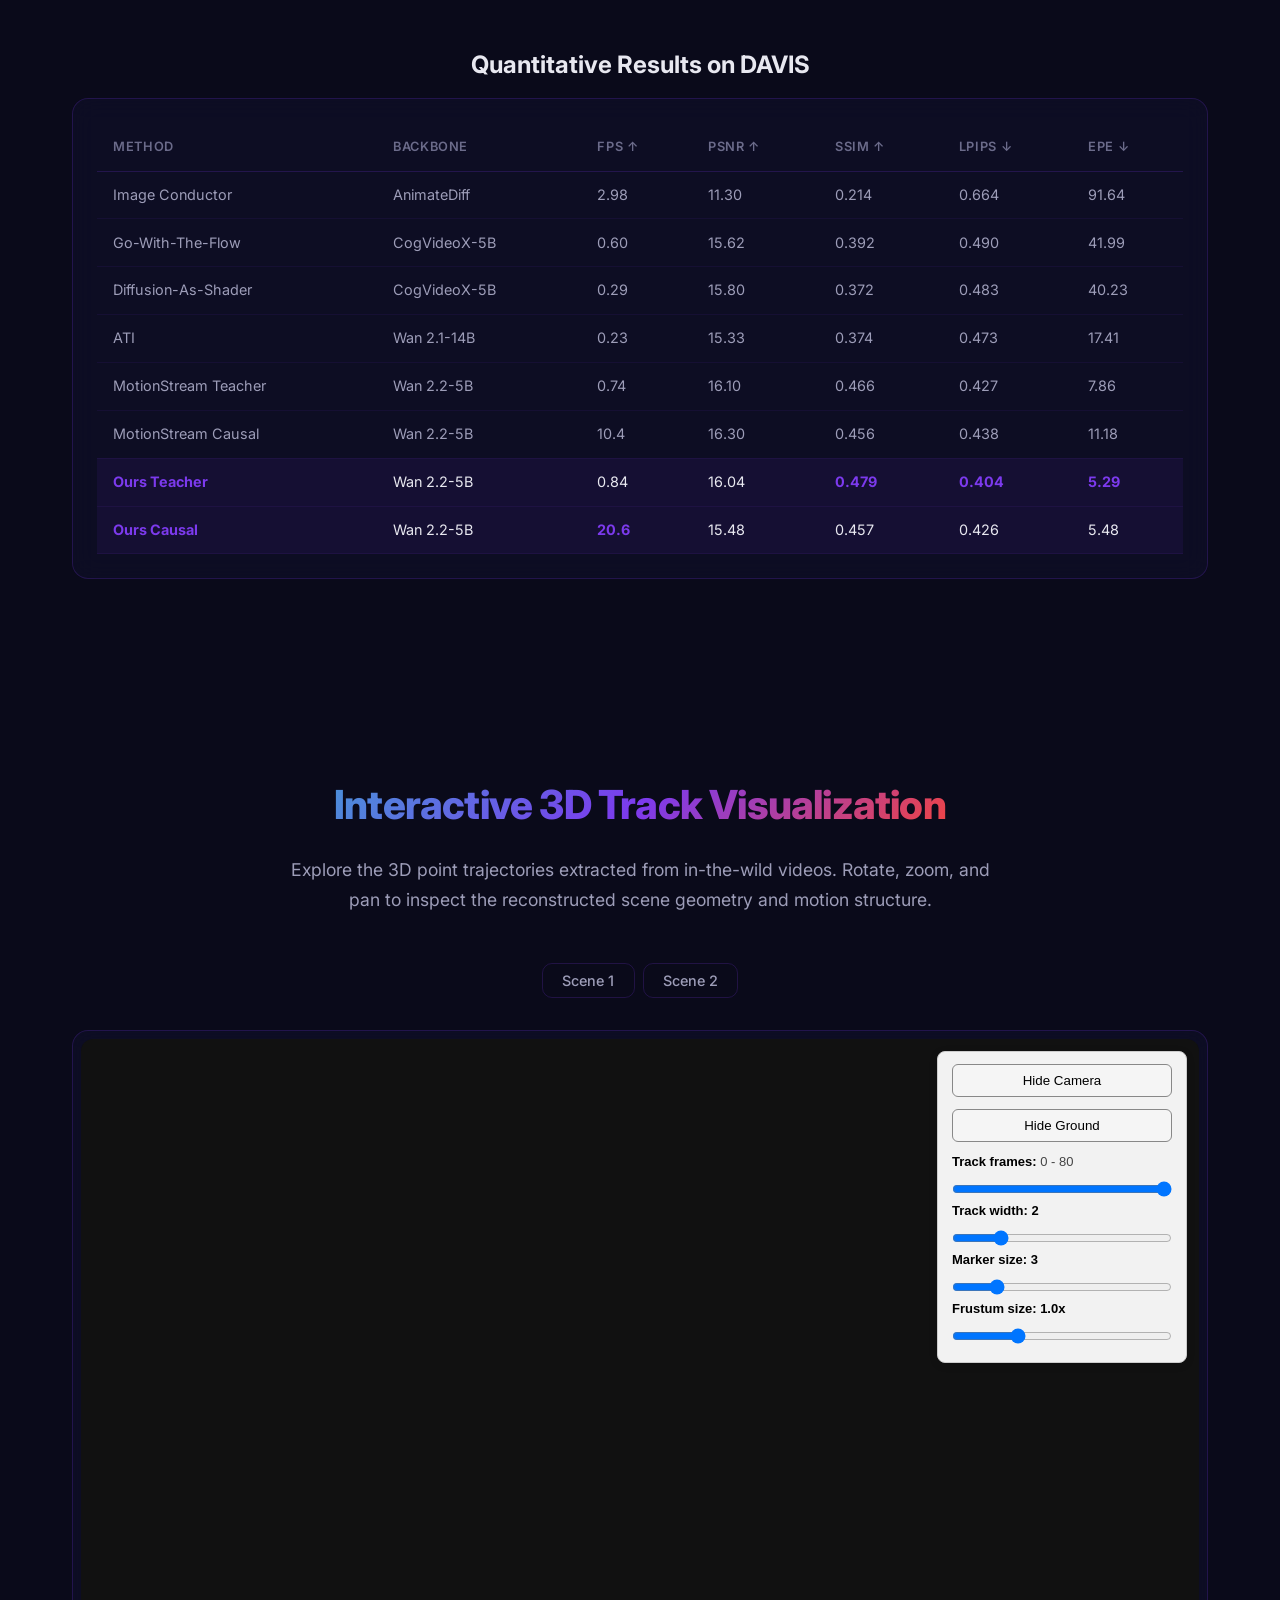
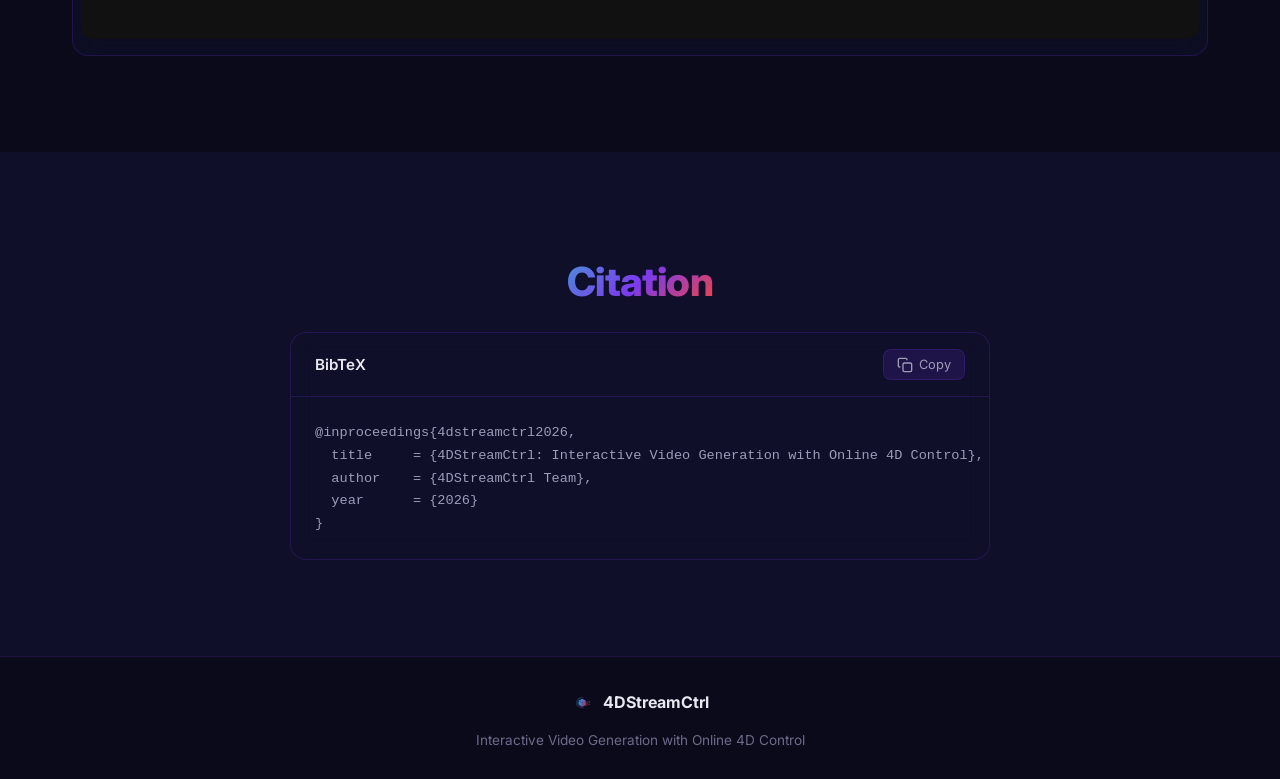
==== commit 16ebf7c1: "Update index.html" ====
--- a/index.html
+++ b/index.html
@@ -80,7 +80,7 @@
         </p>
         <p>
           We further distill the teacher into a <strong class="highlight">causal streaming student</strong> with attention sinks and local windows for constant-memory, arbitrarily long generation.
-          4DStreamCtrl runs at <strong class="highlight">19 FPS on a single H100</strong> for 480p video, achieving state-of-the-art control precision while enabling, for the first time, truly interactive 4D-controllable streaming video generation.
+          4DStreamCtrl runs at <strong class="highlight">20 FPS on a single H100</strong> for 480p video, achieving state-of-the-art control precision while enabling, for the first time, truly interactive 4D-controllable streaming video generation.
         </p>
       </div>
       <div class="highlights-grid fade-in">
@@ -91,7 +91,7 @@
         </div>
         <div class="highlight-item glass-card">
           <div class="highlight-icon">⚡</div>
-          <div class="highlight-label">19 FPS Streaming</div>
+          <div class="highlight-label">20 FPS Streaming</div>
           <div class="highlight-desc">Real-time interactive generation on a single H100 GPU</div>
         </div>
         <div class="highlight-item glass-card">
@@ -275,7 +275,7 @@
       <h2 class="section-title fade-in">
         <span class="gradient-text">Interactive Streaming Demo</span>
       </h2>
-      <p class="section-desc fade-in">Users can interactively steer the generation by providing control signals (e.g., dragging objects) while the video streams in real time at 19 FPS on a single H100 GPU.</p>
+      <p class="section-desc fade-in">Users can interactively steer the generation by providing control signals (e.g., dragging objects) while the video streams in real time at 20 FPS on a single H100 GPU.</p>
 
       <div class="streaming-demo fade-in">
         <div class="streaming-card glass-card">
@@ -285,7 +285,7 @@
           </video>
           <div class="streaming-info">
             <div class="streaming-stat">
-              <span class="stat-value">19</span>
+              <span class="stat-value">20</span>
               <span class="stat-label">FPS</span>
             </div>
             <div class="streaming-stat">
@@ -454,7 +454,7 @@
               <tr class="row-ours">
                 <td><strong>Ours Causal</strong></td>
                 <td>Wan 2.2-5B</td>
-                <td><strong>19.2</strong></td>
+                <td><strong>20.6</strong></td>
                 <td>15.48</td>
                 <td>0.457</td>
                 <td>0.426</td>
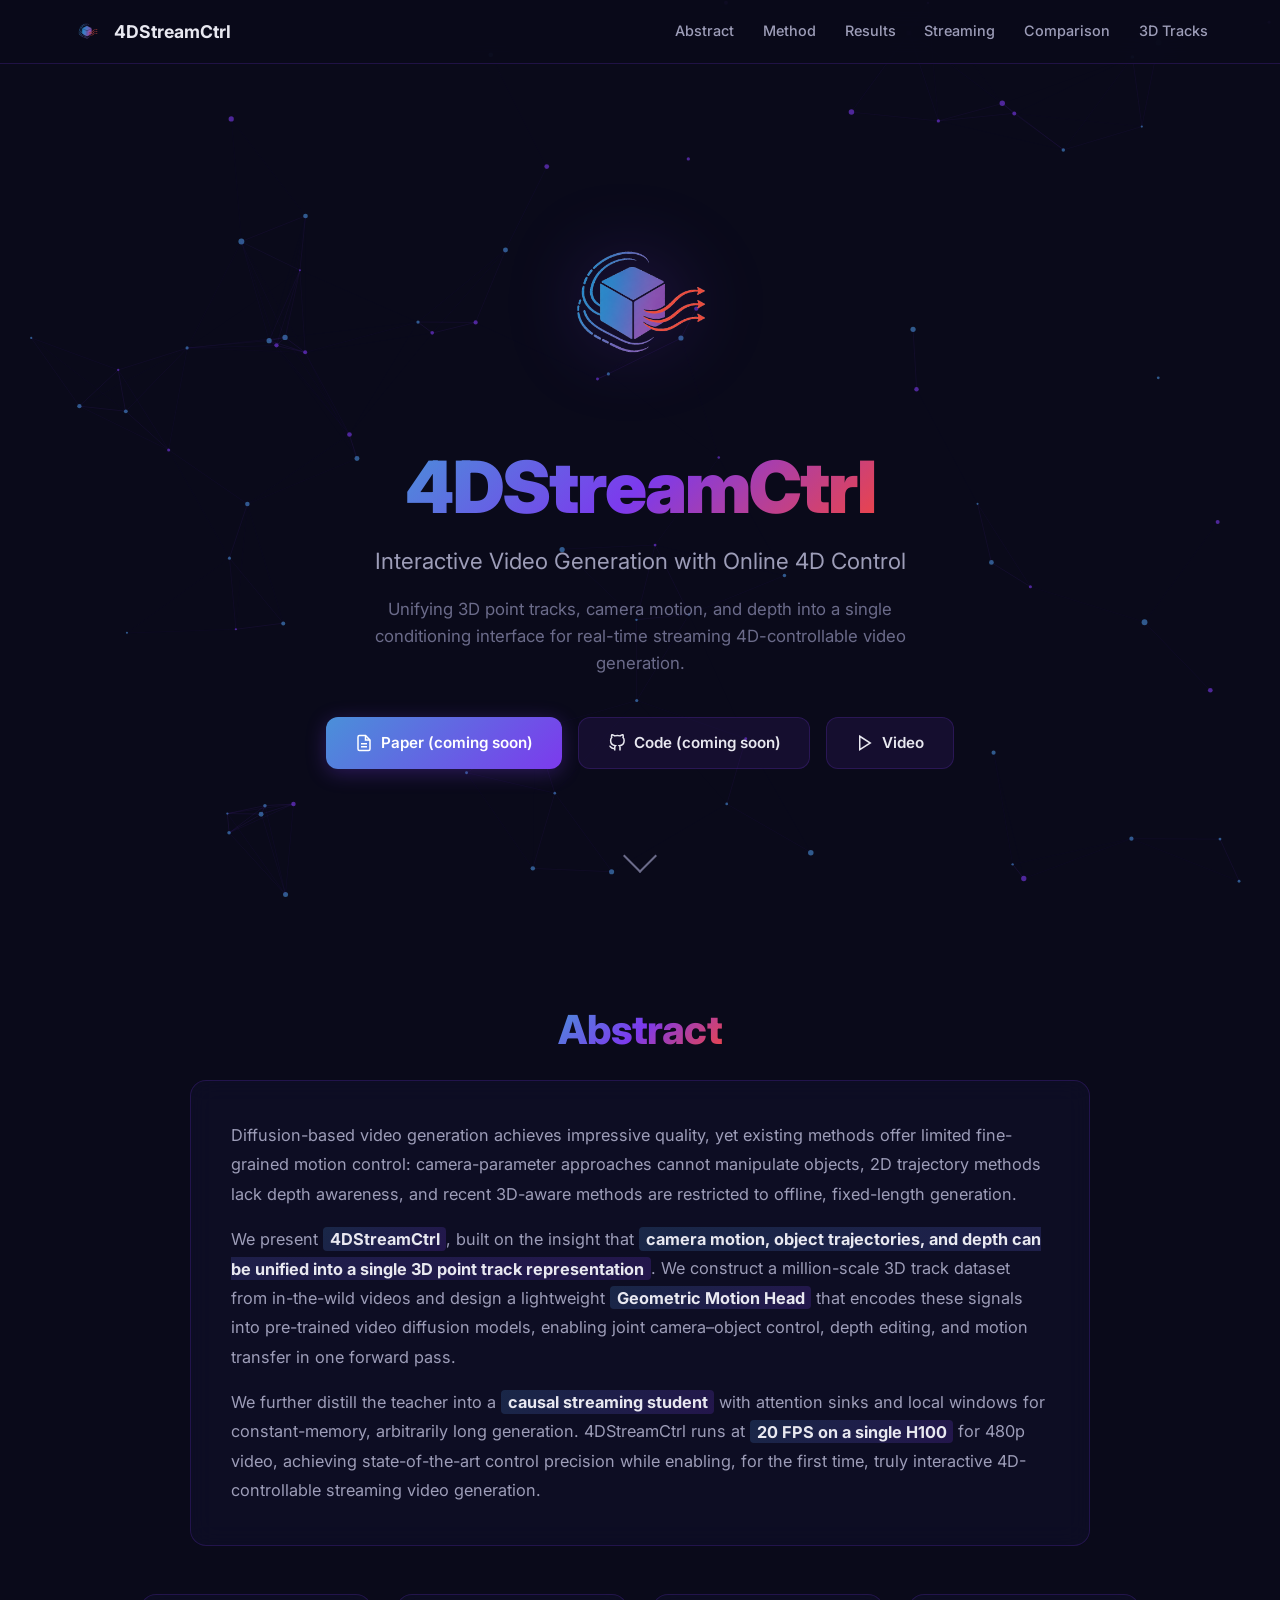
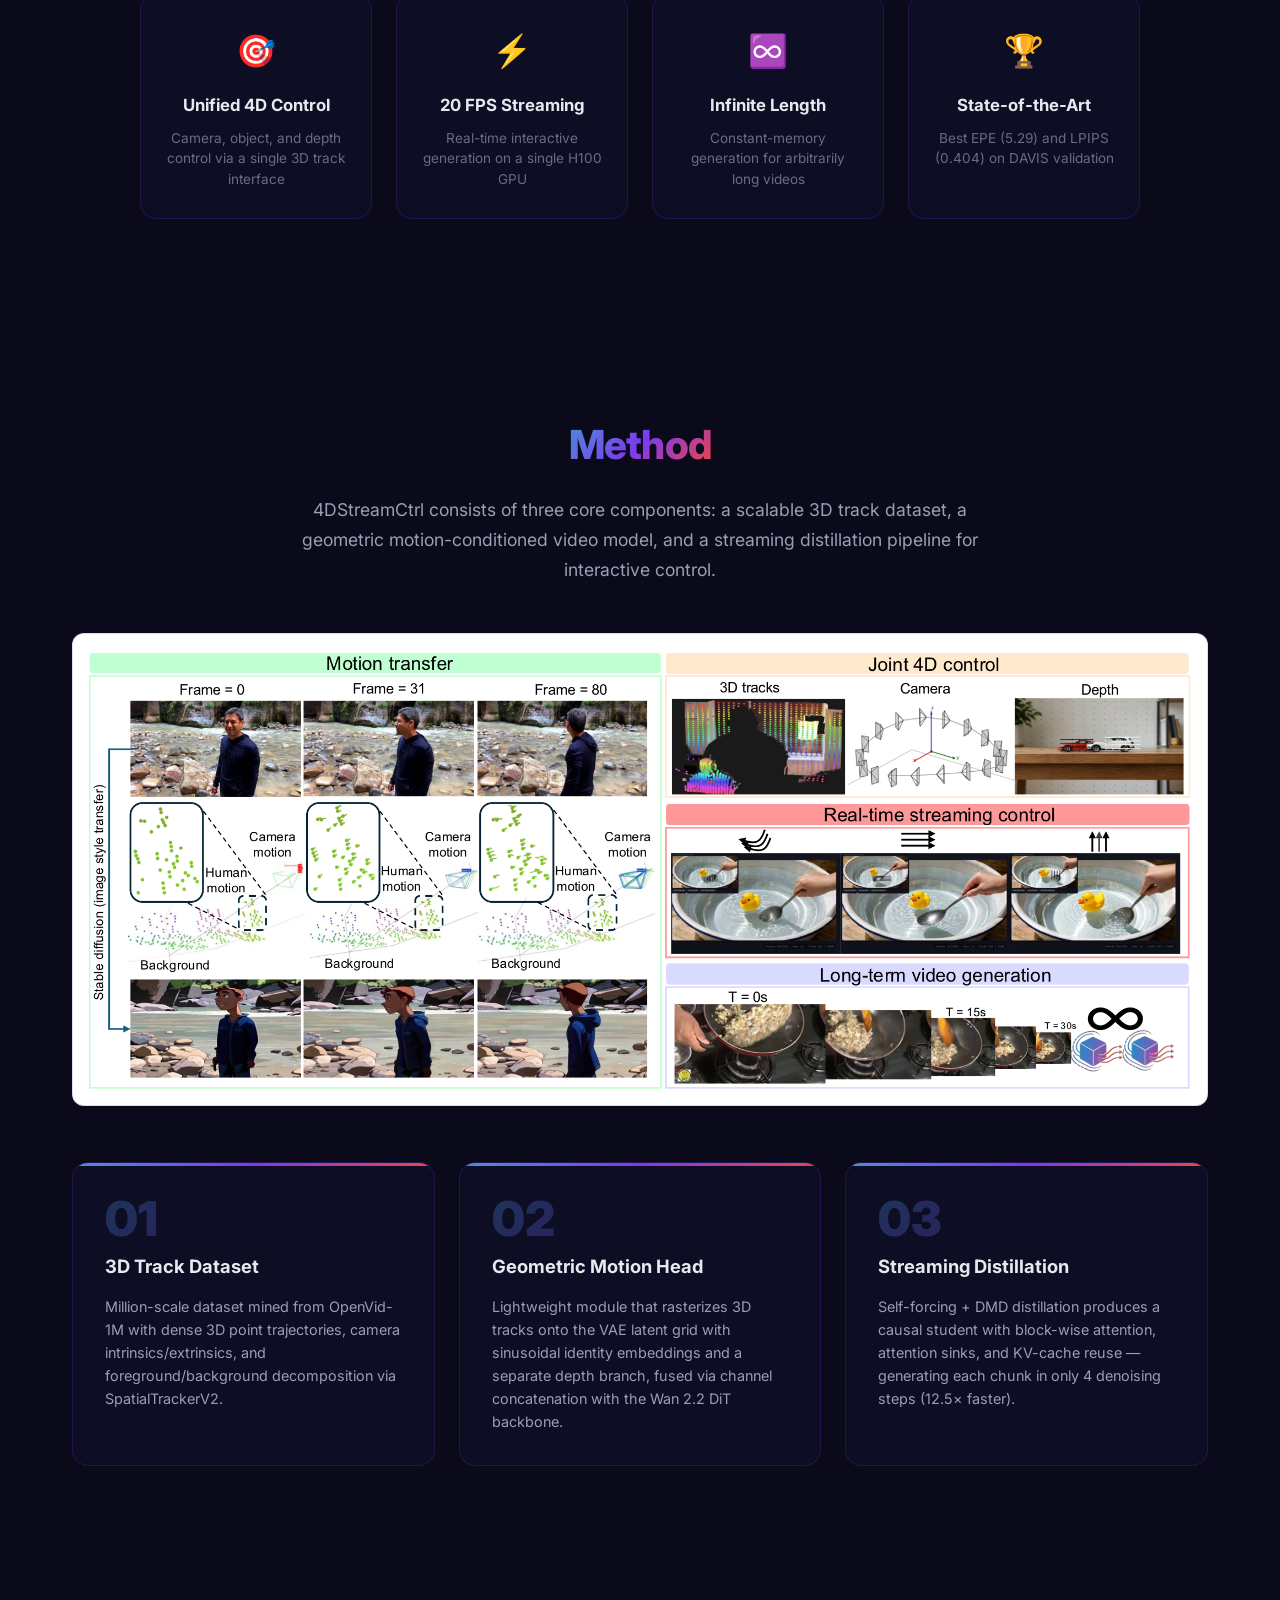
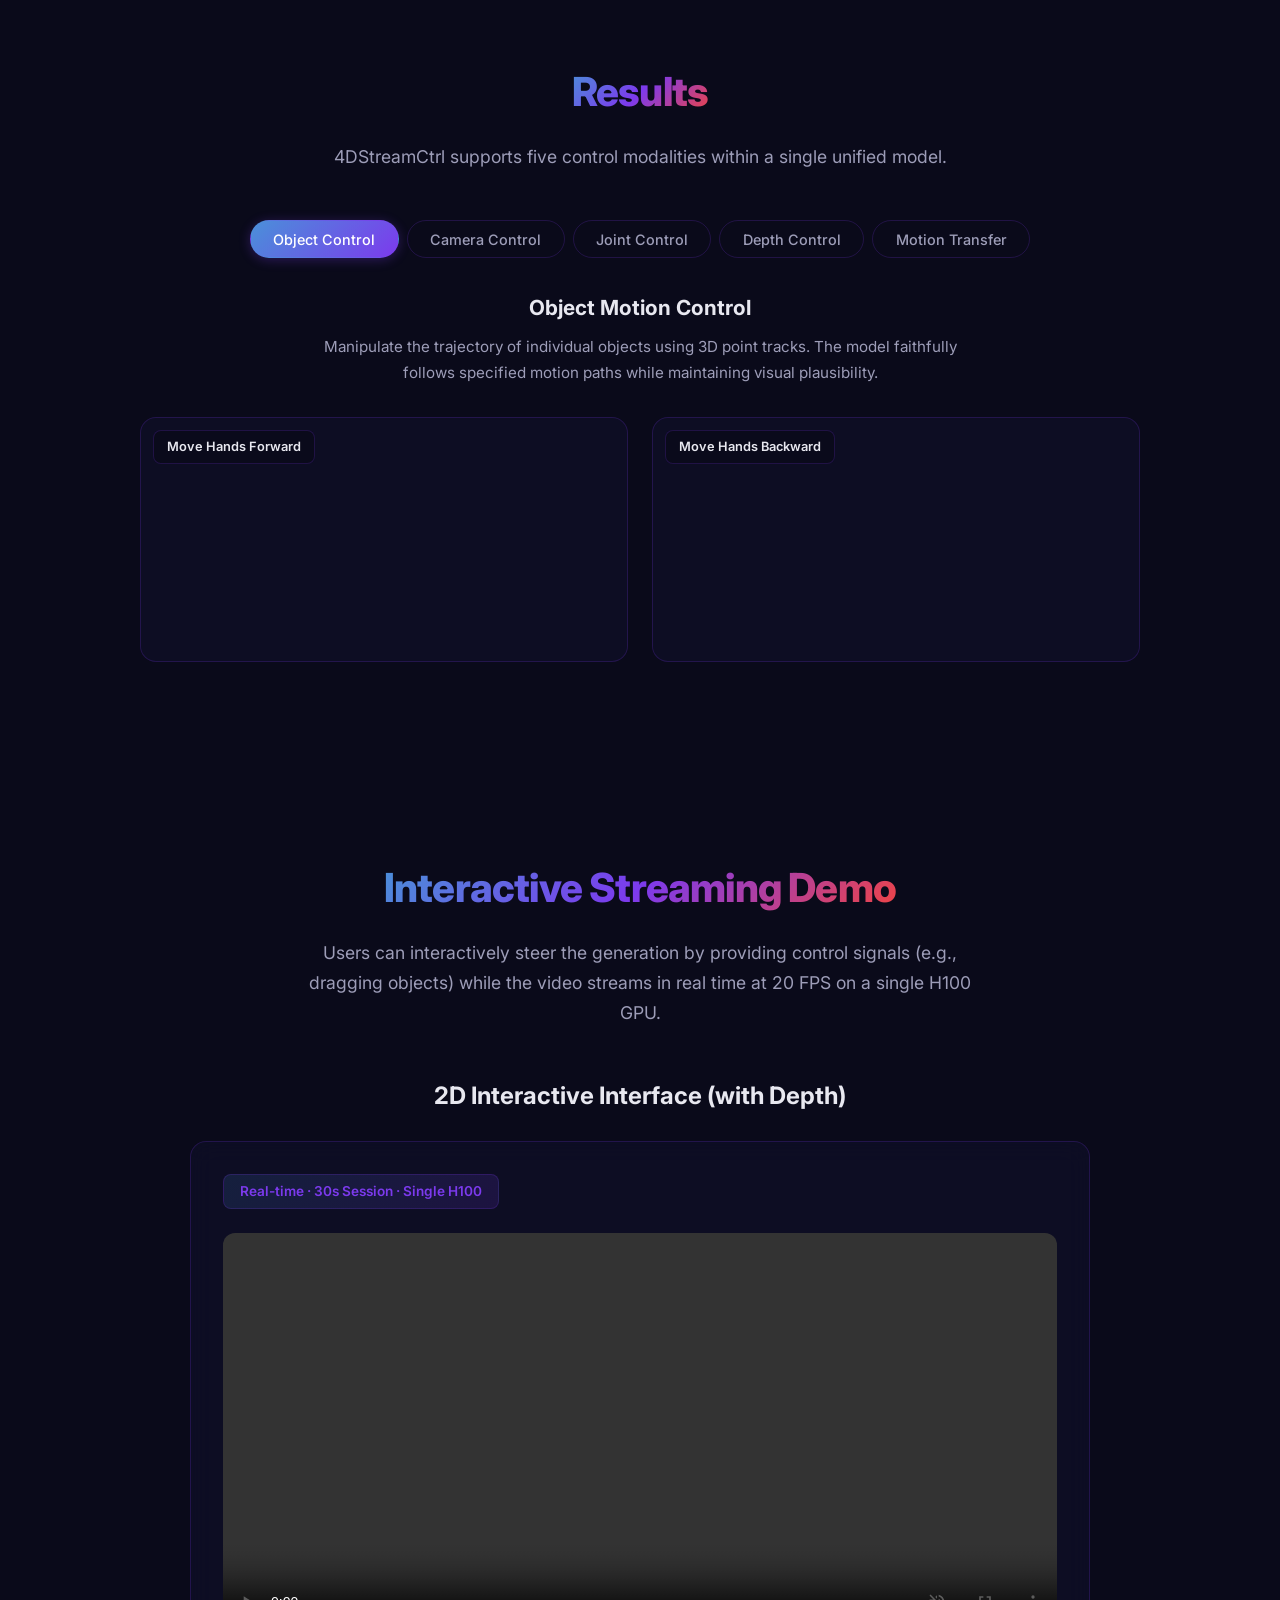
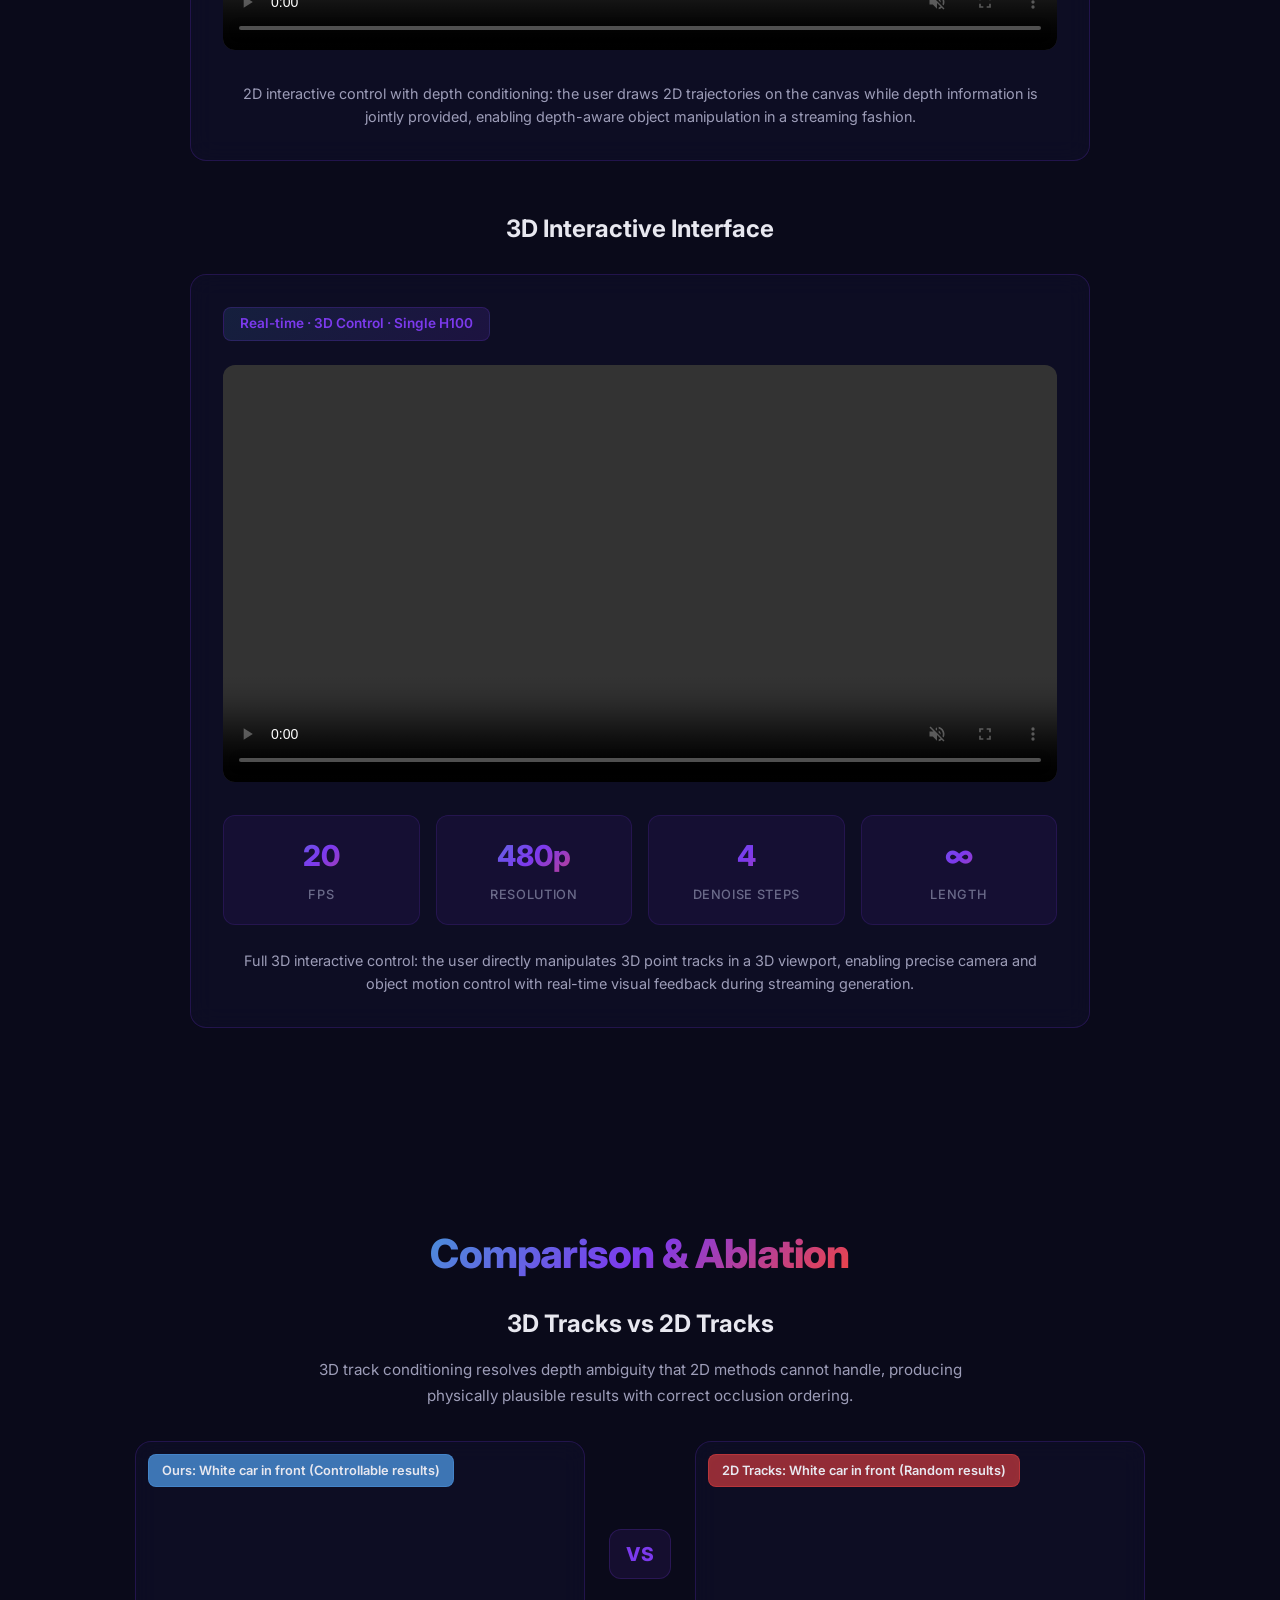
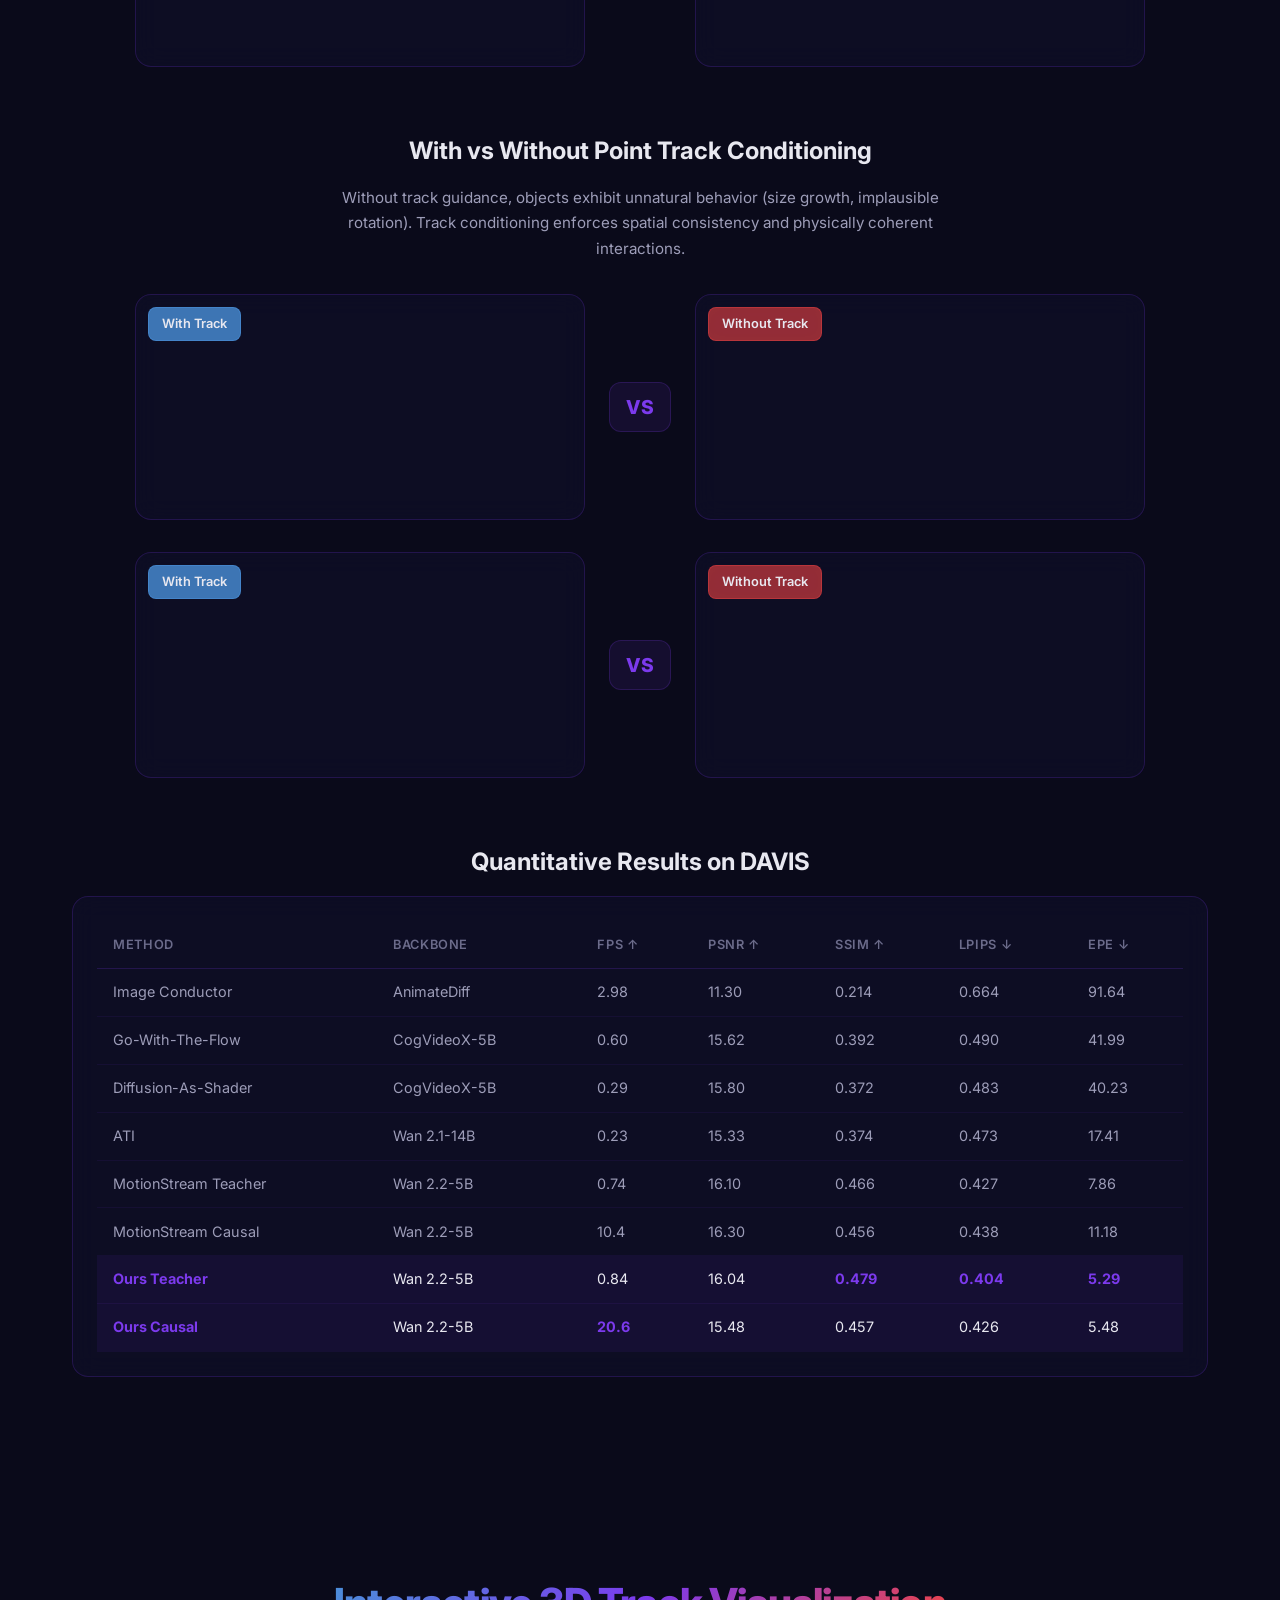
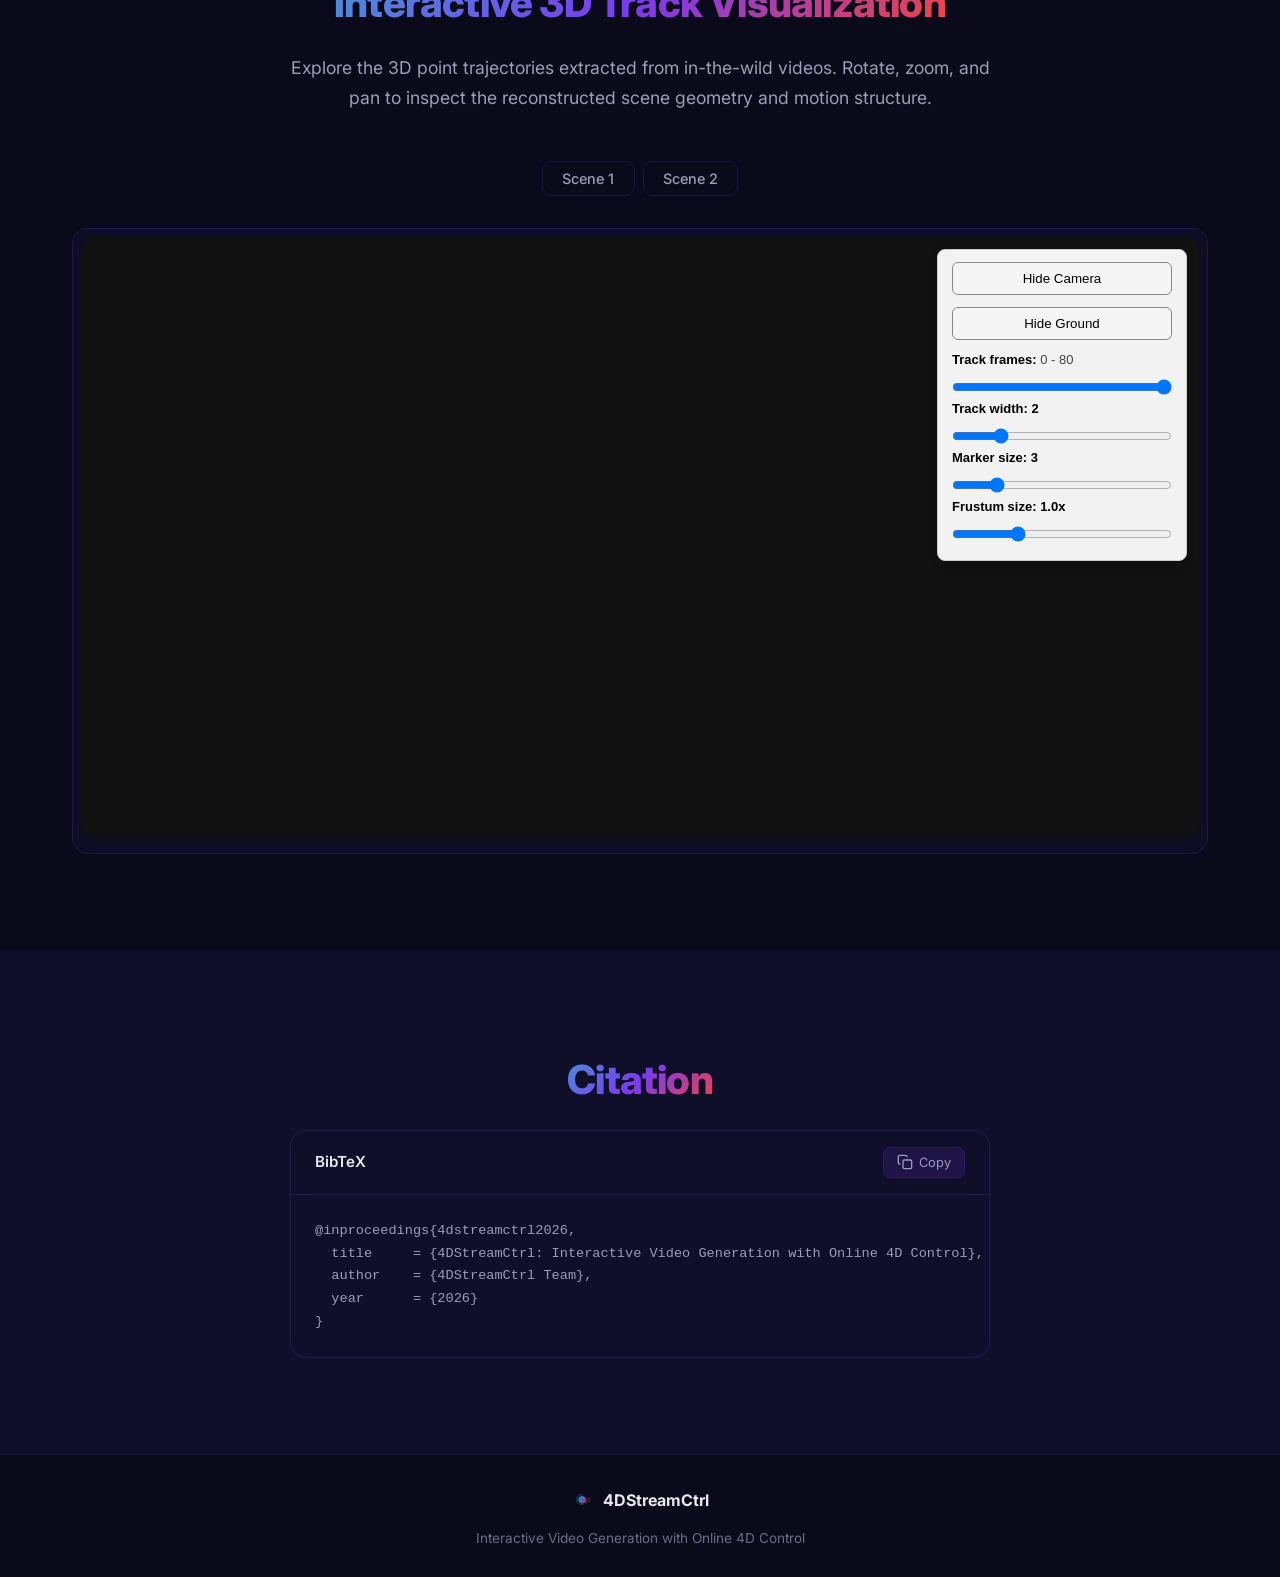
==== commit 6c334a73: "Add 3D interactive interface demo" ====
--- a/index.html
+++ b/index.html
@@ -278,11 +278,23 @@
       <p class="section-desc fade-in">Users can interactively steer the generation by providing control signals (e.g., dragging objects) while the video streams in real time at 20 FPS on a single H100 GPU.</p>
 
       <div class="streaming-demo fade-in">
+        <h3 class="comparison-title" style="text-align: center; margin-bottom: 1.5rem;">2D Interactive Interface (with Depth)</h3>
         <div class="streaming-card glass-card">
           <div class="streaming-badge">Real-time · 30s Session · Single H100</div>
           <video autoplay muted loop playsinline controls class="streaming-video" id="streaming-video">
             <source src="videos/stream_duck_spoon.mp4" type="video/mp4">
           </video>
+          <p class="streaming-caption">2D interactive control with depth conditioning: the user draws 2D trajectories on the canvas while depth information is jointly provided, enabling depth-aware object manipulation in a streaming fashion.</p>
+        </div>
+      </div>
+
+      <div class="streaming-demo fade-in" style="margin-top: 3rem;">
+        <h3 class="comparison-title" style="text-align: center; margin-bottom: 1.5rem;">3D Interactive Interface</h3>
+        <div class="streaming-card glass-card">
+          <div class="streaming-badge">Real-time · 3D Control · Single H100</div>
+          <video autoplay muted loop playsinline controls class="streaming-video" id="streaming-video-3d">
+            <source src="videos/demo.mp4" type="video/mp4">
+          </video>
           <div class="streaming-info">
             <div class="streaming-stat">
               <span class="stat-value">20</span>
@@ -301,7 +313,7 @@
               <span class="stat-label">Length</span>
             </div>
           </div>
-          <p class="streaming-caption">The user dynamically introduces a spoon to interact with a rubber duck over a 30-second session. The model continuously generates coherent video frames that respond to evolving input in a streaming fashion.</p>
+          <p class="streaming-caption">Full 3D interactive control: the user directly manipulates 3D point tracks in a 3D viewport, enabling precise camera and object motion control with real-time visual feedback during streaming generation.</p>
         </div>
       </div>
     </div>
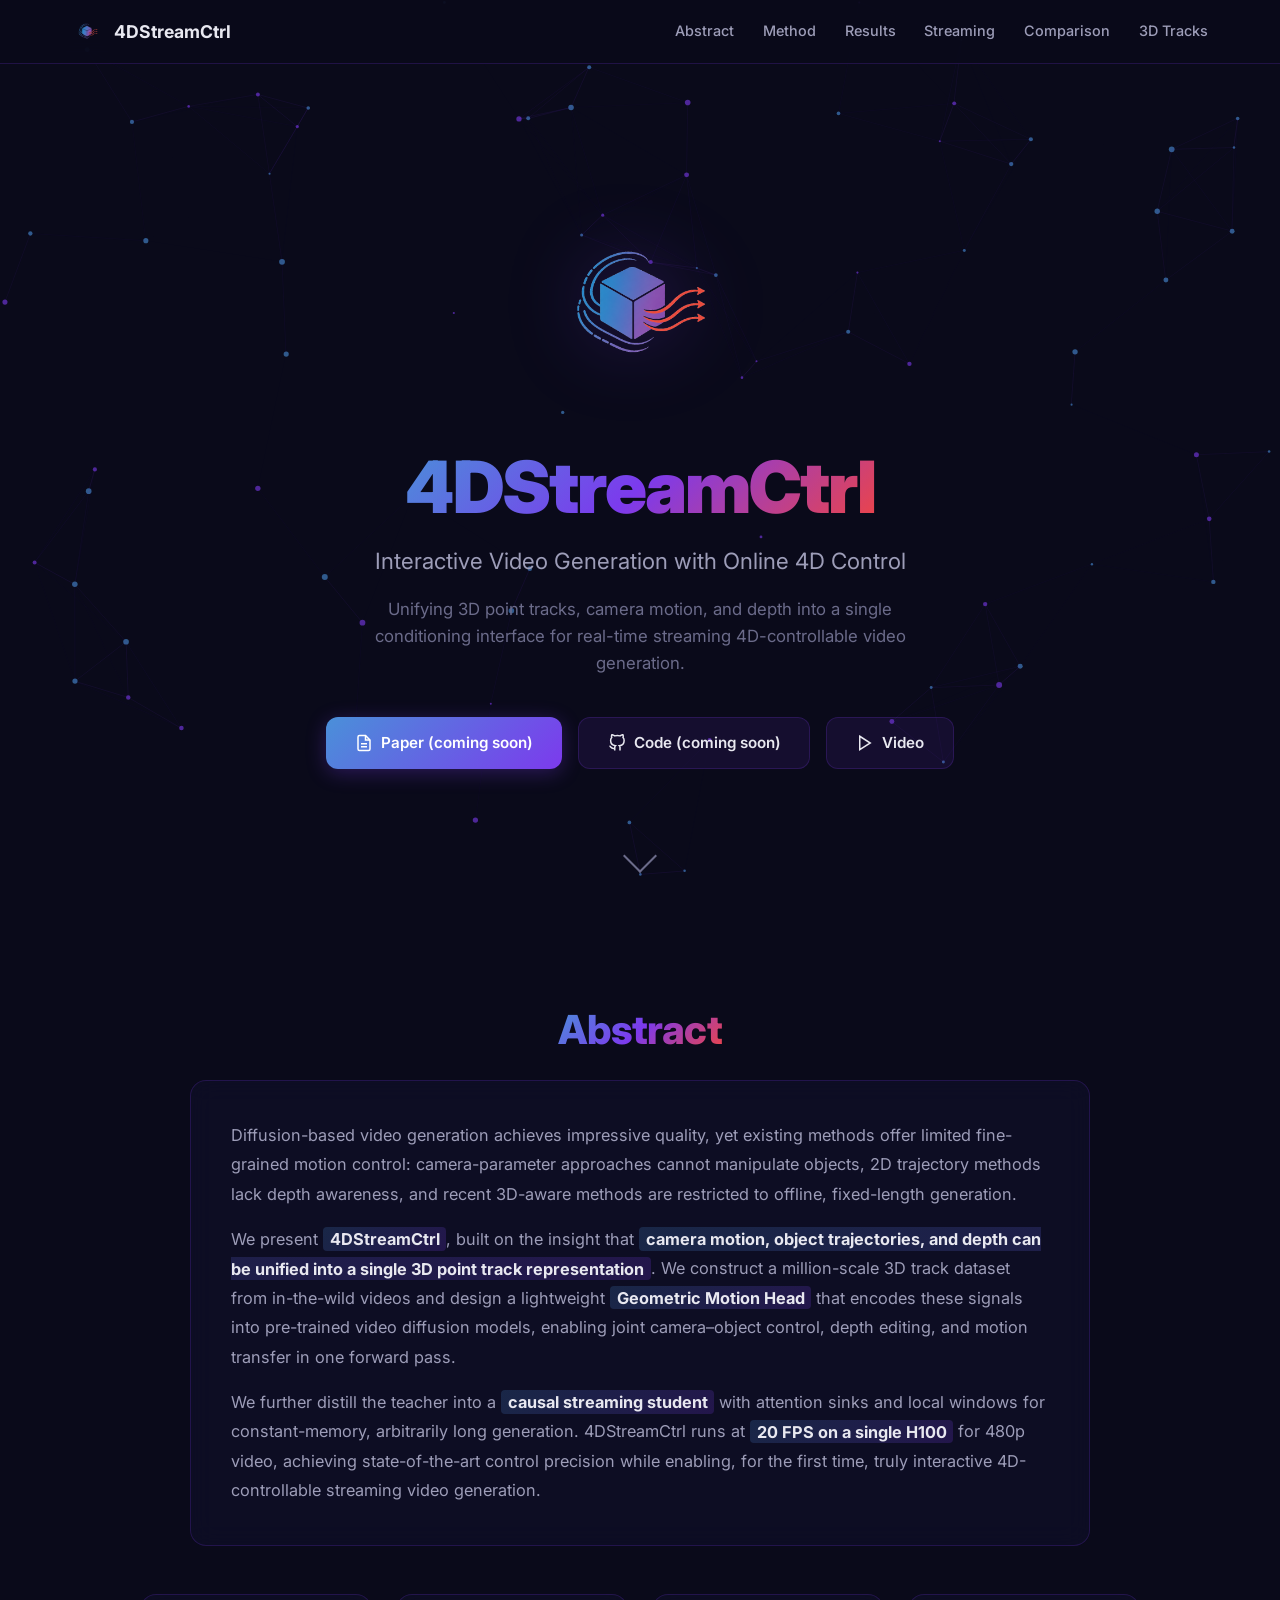
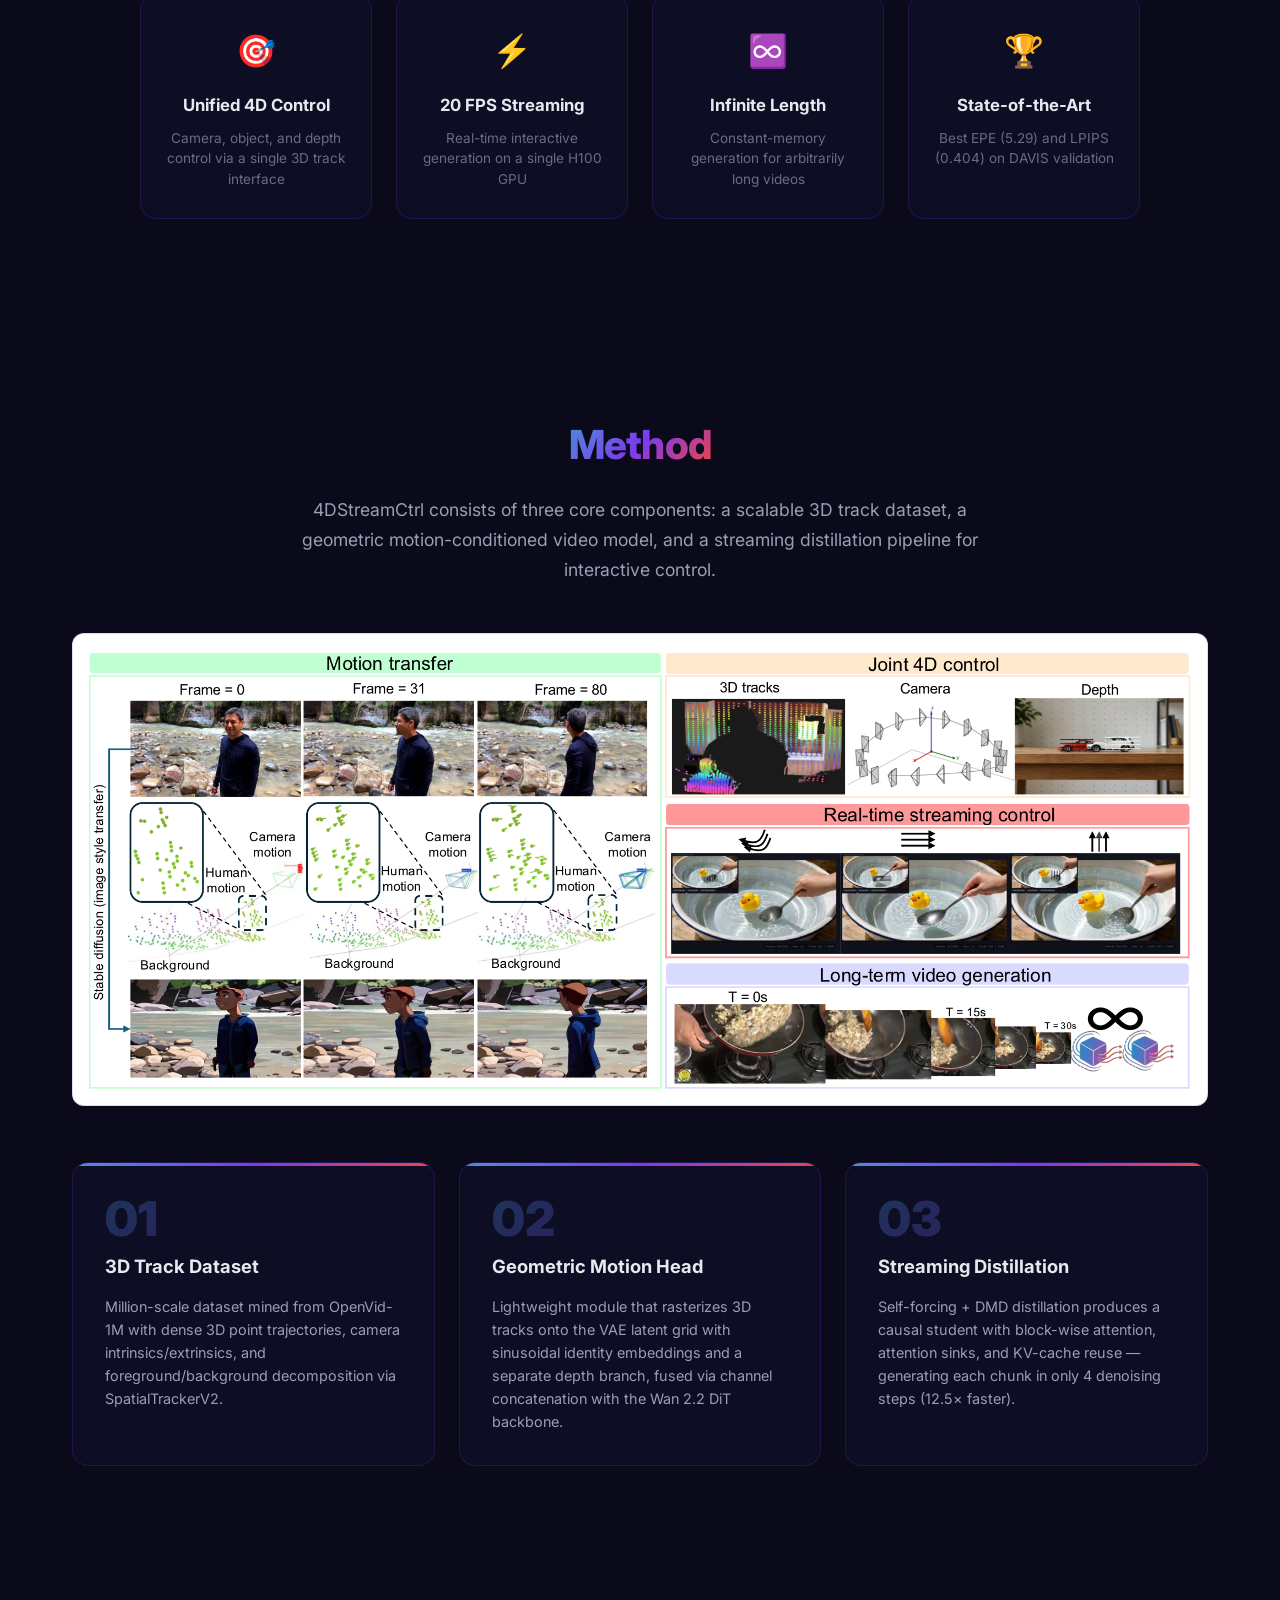
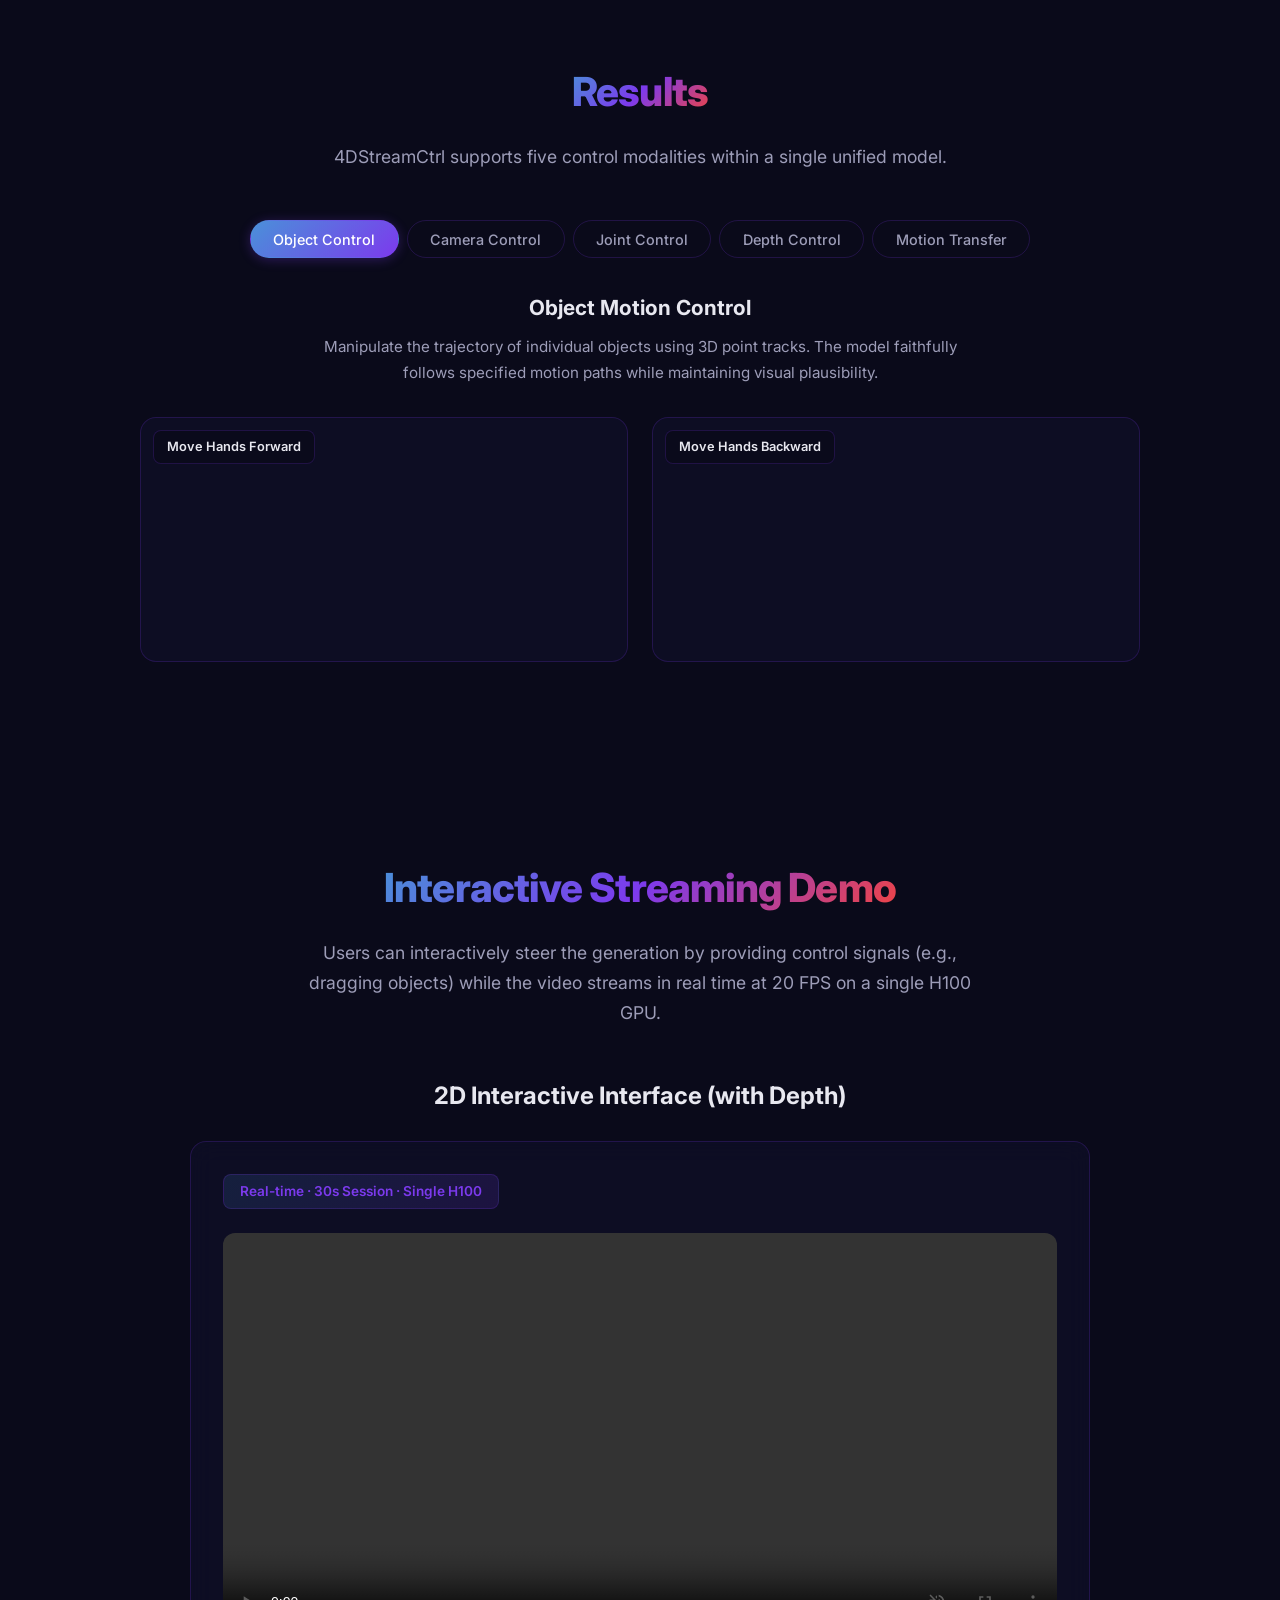
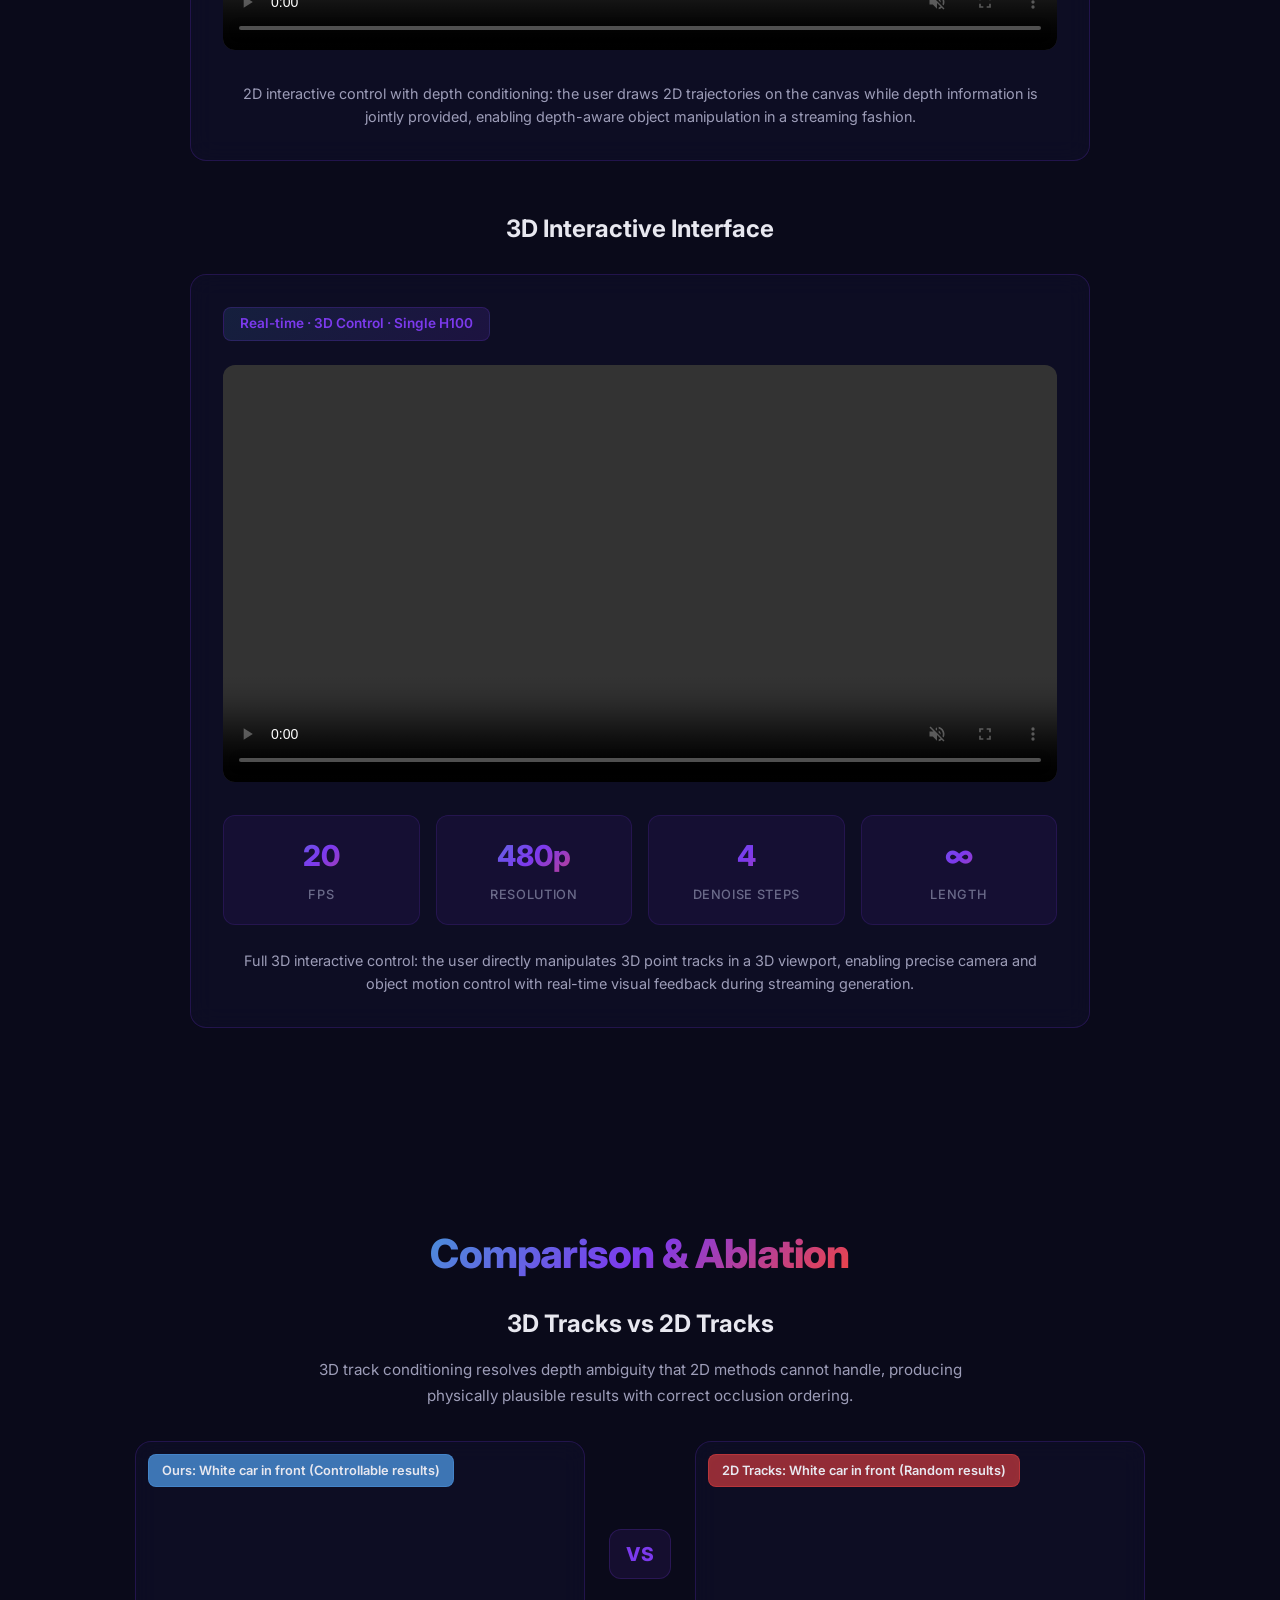
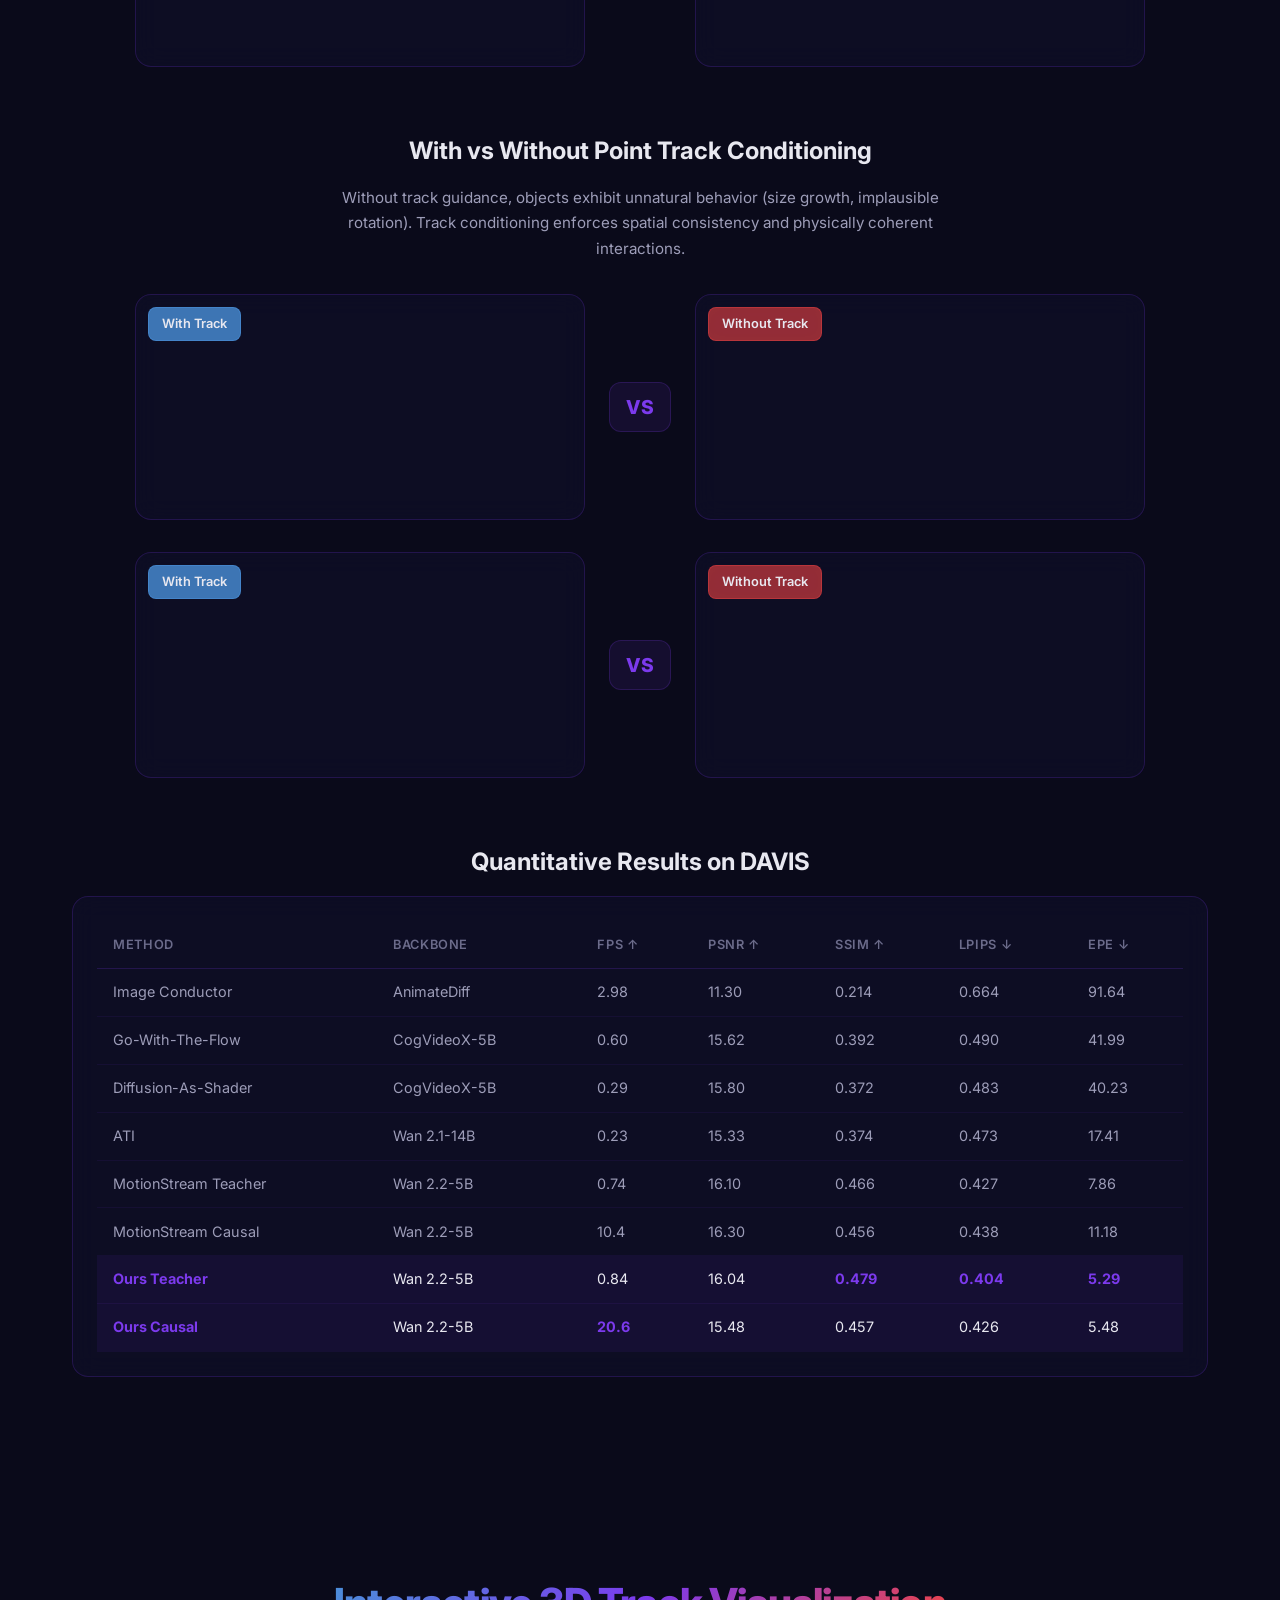
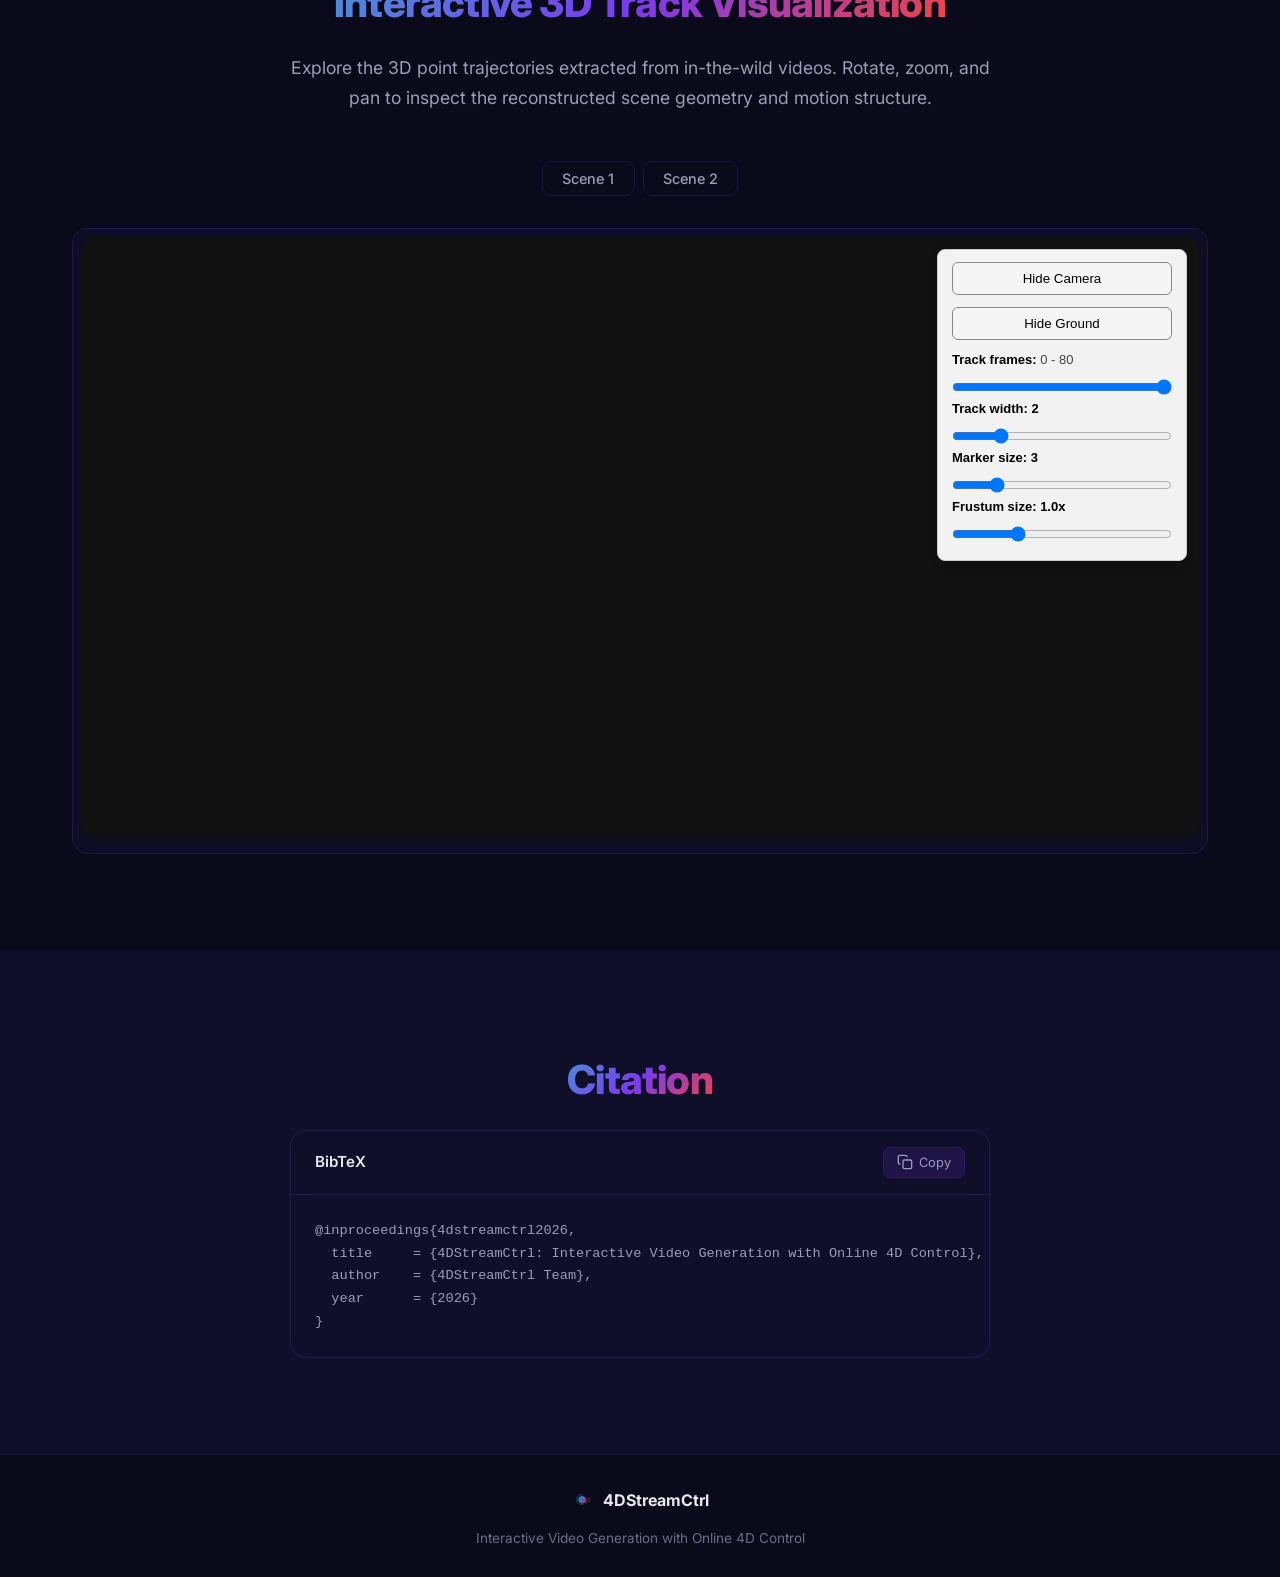
==== commit fa449fee: "Update index.html" ====
--- a/index.html
+++ b/index.html
@@ -264,6 +264,20 @@
               </video>
             </div>
           </div>
+          <div class="video-grid-2" style="margin-top: 2rem;">
+            <div class="video-card glass-card">
+              <div class="video-label">Source Video (Human Brushing)</div>
+              <video autoplay muted loop playsinline>
+                <source src="videos/brush_human.mp4" type="video/mp4">
+              </video>
+            </div>
+            <div class="video-card glass-card">
+              <div class="video-label">Transferred Video (Robot Brushing)</div>
+              <video autoplay muted loop playsinline>
+                <source src="videos/brush_robot_track.mp4" type="video/mp4">
+              </video>
+            </div>
+          </div>
         </div>
       </div>
     </div>
